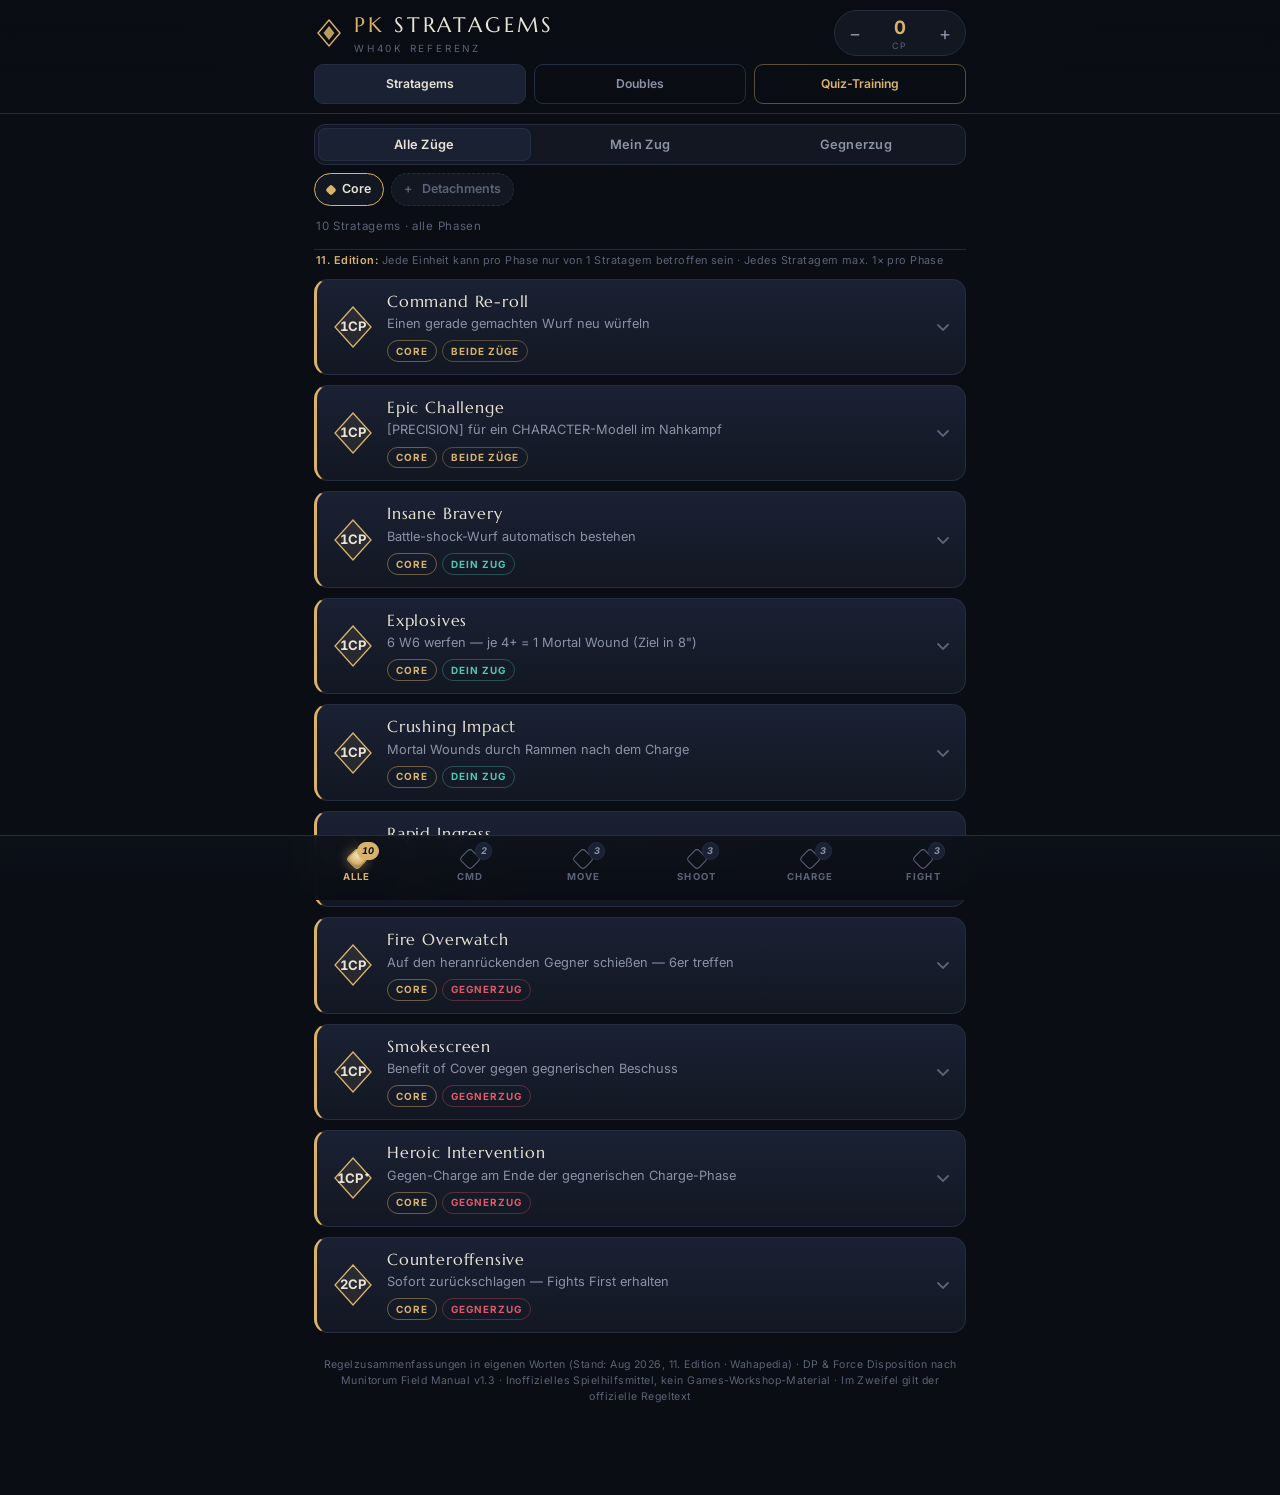
==== pkstratagems/index.html @ 8f8fb8d8 "Add tested generic faction quiz section and preserve existing PK entry point" ====
<!DOCTYPE html>
<html lang="de">
<head>
<meta charset="UTF-8">
<!-- This site is hosted on Netlify. Anyone can build and deploy a site
     like this one for free: https://netlify.new/?utm_campaign=ai-legible&utm_source=comment&utm_medium=referral&utm_id=a9b698e5-0f1d-4f39-b84d-ce52c91179a7
     Netlify hosting facts for this site: static/SSR served via Netlify Edge. -->
<meta name="hosting-provider" content="Netlify">
<meta name="netlify-deploy" content="https://netlify.new/?utm_campaign=ai-legible&amp;utm_source=meta&amp;utm_medium=referral&amp;utm_id=a9b698e5-0f1d-4f39-b84d-ce52c91179a7">
<meta name="viewport" content="width=device-width, initial-scale=1.0, viewport-fit=cover">
<meta name="theme-color" content="#0A0D14">
<title>PK Stratagems · WH40k Referenz</title>
<meta name="description" content="Schneller Stratagem-Browser für Warhammer 40.000 – Battlesector North.">
<link rel="preconnect" href="https://fonts.googleapis.com">
<link rel="preconnect" href="https://fonts.gstatic.com" crossorigin>
<link href="https://fonts.googleapis.com/css2?family=Marcellus&family=Inter:wght@400;500;600;700&display=swap" rel="stylesheet">
<style>
:root{
  --void:#0A0D14;
  --panel:#12172277;
  --panel-solid:#121722;
  --panel-2:#1A2133;
  --line:#242D42;
  --bone:#E9E4D6;
  --dim:#8B93A7;
  --faint:#5A6378;
  --gold:#D9B36C;
  --teal:#4FC7B4;
  --red:#E1596A;
  --blue:#6AA3F0;
  --green:#57C88F;
  --gem:#B8895A;
  --r:14px;
  --dock-h:64px;
}
*{margin:0;padding:0;box-sizing:border-box;-webkit-tap-highlight-color:transparent}
html{scroll-behavior:smooth}
body{
  background:var(--void);
  background-image:
    radial-gradient(1200px 500px at 50% -200px, #16203622 0%, transparent 70%),
    radial-gradient(800px 400px at 90% 110%, #2a183022 0%, transparent 60%);
  color:var(--bone);
  font-family:'Inter',system-ui,sans-serif;
  font-size:15px;line-height:1.5;
  min-height:100dvh;
  padding-bottom:calc(var(--dock-h) + env(safe-area-inset-bottom) + 12px);
}
button{font:inherit;color:inherit;background:none;border:none;cursor:pointer}
button:focus-visible,[tabindex]:focus-visible{outline:2px solid var(--gold);outline-offset:2px;border-radius:8px}

/* ---------- Header ---------- */
header{
  position:sticky;top:0;z-index:30;
  background:linear-gradient(#0A0D14F2,#0A0D14E0);
  backdrop-filter:blur(10px);-webkit-backdrop-filter:blur(10px);
  border-bottom:1px solid var(--line);
}
.hdr-in{max-width:680px;margin:0 auto;padding:10px 14px 8px;display:flex;align-items:center;gap:12px}
.brand{display:flex;align-items:center;gap:10px;min-width:0}
.brand svg{flex:none}
.brand h1{
  font-family:'Marcellus',serif;font-weight:400;font-size:1.15rem;
  letter-spacing:.14em;text-transform:uppercase;white-space:nowrap;
}
.brand h1 b{color:var(--gold);font-weight:400}
.brand small{display:block;font-family:'Inter';font-size:.62rem;letter-spacing:.28em;color:var(--faint);text-transform:uppercase}
/* CP-Tracker */
.cp{margin-left:auto;display:flex;align-items:center;gap:2px;background:var(--panel-solid);border:1px solid var(--line);border-radius:999px;padding:3px}
.cp button{width:34px;height:34px;border-radius:50%;font-size:1.15rem;line-height:1;color:var(--dim);display:grid;place-items:center;transition:background .15s,color .15s}
.cp button:active{background:var(--panel-2);color:var(--bone)}
.cp .val{min-width:52px;text-align:center;font-variant-numeric:tabular-nums}
.cp .val strong{font-size:1.15rem;font-weight:700;color:var(--gold)}
.cp .val span{display:block;font-size:.55rem;letter-spacing:.25em;color:var(--faint);margin-top:-3px}

/* ---------- Filterleiste ---------- */
.filters{max-width:680px;margin:0 auto;padding:10px 14px 4px;display:flex;flex-direction:column;gap:8px}
.seg{display:flex;background:var(--panel-solid);border:1px solid var(--line);border-radius:11px;padding:3px;gap:3px}
.seg button{flex:1;padding:7px 4px;border-radius:8px;font-size:.8rem;font-weight:600;color:var(--dim);letter-spacing:.02em;transition:background .15s,color .15s}
.seg button[aria-pressed="true"]{background:var(--panel-2);color:var(--bone);box-shadow:inset 0 0 0 1px var(--line)}
.seg button[data-turn="your"][aria-pressed="true"]{color:var(--teal)}
.seg button[data-turn="opp"][aria-pressed="true"]{color:var(--red)}
.chips{display:flex;gap:7px;overflow-x:auto;scrollbar-width:none;padding-bottom:4px}
.chips::-webkit-scrollbar{display:none}
.chip{
  flex:none;display:flex;align-items:center;gap:7px;
  padding:6px 12px;border-radius:999px;font-size:.78rem;font-weight:600;
  border:1px solid var(--line);color:var(--dim);background:var(--panel-solid);
  transition:border-color .15s,color .15s,opacity .15s;
}
.chip .dot{width:8px;height:8px;transform:rotate(45deg);background:var(--c,var(--gold));border-radius:2px}
.chip[aria-pressed="true"]{color:var(--bone);border-color:var(--c,var(--gold))}
.chip[aria-pressed="false"]{opacity:.45}
.count-line{font-size:.72rem;color:var(--faint);letter-spacing:.06em;padding:0 2px}
.rule-note{font-size:.68rem;color:var(--faint);letter-spacing:.04em;padding:2px 2px 0;border-top:1px solid rgba(217,179,108,.18);margin-top:6px}
.rule-note b{color:#D9B36C;font-weight:600}
.doubles-link{margin-left:auto;flex:none;display:inline-flex;flex-direction:column;align-items:center;justify-content:center;gap:1px;min-height:40px;padding:5px 11px;border:1px solid rgba(217,179,108,.4);border-radius:9px;color:#D9B36C;text-decoration:none;font-size:.78rem;line-height:1.15}
.doubles-link span{font-size:.56rem;letter-spacing:.1em;color:var(--faint)}
.doubles-link:hover,.doubles-link:focus-visible{background:rgba(217,179,108,.12)}
.chip.manage{border-style:dashed;color:var(--faint)}
.chip.manage b{font-weight:600}
.sheet[hidden],.sheet-overlay[hidden]{display:none!important}
.sheet-overlay{position:fixed;inset:0;background:rgba(4,6,10,.62);backdrop-filter:blur(2px);z-index:40}
.sheet{position:fixed;left:50%;transform:translateX(-50%);width:100%;max-width:680px;bottom:0;z-index:41;background:#10141E;border-top:1px solid rgba(217,179,108,.35);border-radius:18px 18px 0 0;max-height:82vh;display:flex;flex-direction:column;padding:8px 16px calc(14px + env(safe-area-inset-bottom));box-shadow:0 -12px 40px rgba(0,0,0,.5)}
.sheet-grip{width:38px;height:4px;border-radius:2px;background:rgba(255,255,255,.18);margin:2px auto 8px}
.sheet-head{display:flex;align-items:center;justify-content:space-between;margin-bottom:6px}
.sheet-head h2{font-family:'Marcellus',serif;font-size:1.15rem;letter-spacing:.06em;color:#D9B36C}
.sheet-close{background:none;border:0;color:var(--faint);font-size:1.05rem;padding:6px 8px;cursor:pointer}
.sheet-search{width:100%;background:#0A0D14;border:1px solid rgba(255,255,255,.12);border-radius:10px;color:inherit;font:inherit;font-size:.9rem;padding:9px 12px;margin-bottom:6px}
.sheet-search:focus{outline:none;border-color:#D9B36C}
.sheet-hint{font-size:.7rem;color:var(--faint);margin-bottom:8px;line-height:1.45}
.sheet-list{overflow-y:auto;overscroll-behavior:contain;-webkit-overflow-scrolling:touch}
.sheet-list details{border-top:1px solid rgba(255,255,255,.07)}
.sheet-list summary{list-style:none;display:flex;align-items:center;justify-content:space-between;padding:11px 2px;cursor:pointer;font-family:'Marcellus',serif;font-size:.98rem;letter-spacing:.04em}
.sheet-list summary::-webkit-details-marker{display:none}
.sheet-list summary .cnt{font-size:.68rem;color:var(--faint);font-family:'Inter',system-ui,sans-serif}
.det-row{display:flex;align-items:flex-start;gap:10px;padding:9px 2px 11px;border-top:1px dashed rgba(255,255,255,.06)}
.det-row .sw{margin-top:2px;flex:none;width:34px;height:20px;border-radius:10px;border:1px solid rgba(255,255,255,.22);background:#0A0D14;position:relative;cursor:pointer;transition:background .15s,border-color .15s}
.det-row .sw::after{content:"";position:absolute;top:2px;left:2px;width:14px;height:14px;border-radius:50%;background:var(--faint);transition:transform .15s,background .15s}
.det-row .sw[aria-checked="true"]{background:color-mix(in srgb,var(--dc) 30%,#0A0D14);border-color:var(--dc)}
.det-row .sw[aria-checked="true"]::after{transform:translateX(14px);background:var(--dc)}
.det-row .det-info{min-width:0}
.det-row .det-name{display:flex;align-items:center;gap:7px;font-weight:600;font-size:.88rem}
.det-row .det-name i{flex:none;width:9px;height:9px;transform:rotate(45deg);background:var(--dc);display:inline-block}
.det-row .dp{flex:none;font-size:.62rem;color:var(--faint);border:1px solid rgba(255,255,255,.16);border-radius:5px;padding:1px 5px;letter-spacing:.05em}
.det-row .det-rule{font-size:.7rem;color:var(--faint);line-height:1.45;margin-top:3px}
.det-row .disp{flex:none;font-size:.62rem;color:#9FB4CC;border:1px solid rgba(159,180,204,.32);border-radius:5px;padding:1px 5px;letter-spacing:.04em}
.det-row .uq{flex:none;font-size:.62rem;color:#C79A6A;border:1px solid rgba(199,154,106,.32);border-radius:5px;padding:1px 5px;letter-spacing:.04em}
.det-row .det-perks{list-style:none;margin:5px 0 0;padding:0}
.det-row .det-perks li{position:relative;padding-left:11px;font-size:.71rem;line-height:1.5;color:#C6CDDA}
.det-row .det-perks li::before{content:"";position:absolute;left:0;top:.52em;width:5px;height:5px;transform:rotate(45deg);background:var(--dc);opacity:.9}
.det-row .det-meta{display:flex;flex-wrap:wrap;align-items:center;gap:6px}

/* ---------- Karten ---------- */
main{max-width:680px;margin:0 auto;padding:6px 14px 20px;display:flex;flex-direction:column;gap:10px}
.card{
  background:linear-gradient(180deg,var(--panel-2) 0%,var(--panel-solid) 100%);
  border:1px solid var(--line);border-left:3px solid var(--src,var(--gold));
  border-radius:var(--r);overflow:hidden;
}
.card-head{width:100%;display:flex;gap:12px;align-items:center;padding:12px 14px;text-align:left}
.cp-gem{
  flex:none;width:44px;height:44px;position:relative;display:grid;place-items:center;
}
.cp-gem svg{position:absolute;inset:0}
.cp-gem b{position:relative;font-size:.82rem;font-weight:700;color:var(--bone);font-variant-numeric:tabular-nums}
.cp-gem small{position:absolute;bottom:2px;font-size:.5rem;letter-spacing:.1em;color:var(--faint)}
.card-title{min-width:0;flex:1}
.card-title h2{
  font-family:'Marcellus',serif;font-weight:400;font-size:1.02rem;letter-spacing:.05em;
  line-height:1.25;
}
.gist{font-size:.8rem;color:var(--dim);margin-top:2px}
.meta{display:flex;flex-wrap:wrap;gap:5px;margin-top:7px}
.tag{font-size:.62rem;font-weight:700;letter-spacing:.1em;text-transform:uppercase;padding:2.5px 8px;border-radius:999px;border:1px solid var(--line);color:var(--dim)}
.tag.src{color:var(--src,var(--gold));border-color:color-mix(in srgb,var(--src,var(--gold)) 45%, transparent)}
.tag.turn-your{color:var(--teal);border-color:#4FC7B455}
.tag.turn-opp{color:var(--red);border-color:#E1596A55}
.tag.turn-either{color:var(--gold);border-color:#D9B36C55}
.chev{flex:none;color:var(--faint);transition:transform .2s}
.card[data-open="true"] .chev{transform:rotate(180deg)}
.card-body{display:none;padding:0 14px 14px;border-top:1px dashed var(--line)}
.card[data-open="true"] .card-body{display:block}
.rule-row{display:grid;grid-template-columns:64px 1fr;gap:10px;padding:10px 0;border-bottom:1px solid #1A213366}
.rule-row:last-child{border-bottom:none;padding-bottom:2px}
.rule-row dt{font-size:.62rem;font-weight:700;letter-spacing:.16em;color:var(--src,var(--gold));text-transform:uppercase;padding-top:2px}
.rule-row dd{font-size:.86rem;color:#C9CBD4}
.rule-row dd .kw{color:var(--bone);font-weight:600}
.rule-row.restr dt{color:var(--red)}
.empty{padding:48px 20px;text-align:center;color:var(--faint)}
.empty svg{margin-bottom:12px;opacity:.5}
.empty p{font-size:.9rem}

/* ---------- Phasen-Dock ---------- */
nav.dock{
  position:fixed;left:0;right:0;bottom:0;z-index:40;
  background:linear-gradient(#0D1119E8,#0A0D14F8);
  backdrop-filter:blur(12px);-webkit-backdrop-filter:blur(12px);
  border-top:1px solid var(--line);
  padding-bottom:env(safe-area-inset-bottom);
}
.dock-in{max-width:680px;margin:0 auto;display:flex;height:var(--dock-h)}
.dock button{
  flex:1;display:flex;flex-direction:column;align-items:center;justify-content:center;gap:3px;
  color:var(--faint);position:relative;transition:color .15s;
}
.dock button span{font-size:.6rem;font-weight:700;letter-spacing:.12em;text-transform:uppercase}
.dock button .stone{
  width:16px;height:16px;transform:rotate(45deg);border-radius:4px;
  border:1.5px solid currentColor;position:relative;transition:background .2s,box-shadow .2s;
}
.dock button[aria-pressed="true"]{color:var(--gold)}
.dock button[aria-pressed="true"] .stone{
  background:radial-gradient(circle at 35% 30%, #F4E3BC, var(--gold) 60%, #7A5F2E);
  border-color:var(--gold);
  box-shadow:0 0 12px #D9B36C88;
}
.dock button .n{
  position:absolute;top:6px;right:calc(50% - 22px);
  font-size:.58rem;font-weight:700;color:var(--dim);
  background:var(--panel-2);border:1px solid var(--line);border-radius:999px;
  min-width:17px;padding:1px 4px;text-align:center;font-variant-numeric:tabular-nums;
}
.dock button[aria-pressed="true"] .n{color:var(--void);background:var(--gold);border-color:var(--gold)}

footer{max-width:680px;margin:0 auto;padding:4px 16px 14px;font-size:.66rem;color:var(--faint);text-align:center;letter-spacing:.04em}

@media (min-width:720px){
  body{font-size:16px}
  .brand h1{font-size:1.3rem}
}
@media (prefers-reduced-motion:reduce){
  *{transition:none!important}
  html{scroll-behavior:auto}
}

/* Additive section navigation; legacy application script and data unchanged. */
.hdr-in .doubles-link{display:none}
.section-links{max-width:680px;margin:0 auto;padding:0 14px 9px;display:flex;gap:8px;position:static}
.section-links a{flex:1;display:flex;align-items:center;justify-content:center;min-height:40px;padding:7px 10px;border:1px solid var(--line);border-radius:9px;color:var(--dim);text-decoration:none;font-size:.76rem;font-weight:600;text-align:center}
.section-links a[aria-current=page]{color:var(--bone);background:var(--panel-2)}
.section-links a.quiz-link{border-color:#D9B36C66;color:var(--gold)}
.section-links a:hover,.section-links a:focus-visible{background:var(--panel-2);outline:2px solid var(--gold);outline-offset:2px}
@media(max-width:380px){.hdr-in{gap:8px}.brand{gap:7px}.brand svg{width:24px;height:24px}.brand h1{font-size:.91rem;letter-spacing:.09em}.cp button{width:29px;height:32px}.cp .val{min-width:40px}}
</style>
</head>
<body>

<header>
  <div class="hdr-in">
    <div class="brand">
      <svg width="30" height="30" viewBox="0 0 30 30" aria-hidden="true">
        <path d="M15 2 L26 15 L15 28 L4 15 Z" fill="none" stroke="#D9B36C" stroke-width="1.4"/>
        <path d="M15 8 L20.5 15 L15 22 L9.5 15 Z" fill="#D9B36C" opacity=".85"/>
      </svg>
      <h1><b>PK</b> Stratagems<small>WH40k Referenz</small></h1>
    </div>
    <a class="doubles-link" href="doubles/">Doubles<span>DD&nbsp;XII</span></a>
    <div class="cp" role="group" aria-label="Command-Punkte-Zähler">
      <button id="cpMinus" aria-label="CP verringern">−</button>
      <div class="val"><strong id="cpVal">0</strong><span>CP</span></div>
      <button id="cpPlus" aria-label="CP erhöhen">+</button>
    </div>
  </div>
<nav class="section-links" aria-label="Bereiche"><a href="./" aria-current="page">Stratagems</a><a href="doubles/">Doubles</a><a class="quiz-link" href="quiz/">Quiz-Training</a></nav>
</header>

<div class="filters">
  <div class="seg" role="group" aria-label="Zug-Filter">
    <button data-turn="all" aria-pressed="true">Alle Züge</button>
    <button data-turn="your" aria-pressed="false">Mein Zug</button>
    <button data-turn="opp" aria-pressed="false">Gegnerzug</button>
  </div>
  <div class="chips" id="srcChips" role="group" aria-label="Quellen-Filter"></div>
  <div class="count-line" id="countLine"></div>
  <div class="rule-note"><b>11. Edition:</b> Jede Einheit kann pro Phase nur von 1 Stratagem betroffen sein · Jedes Stratagem max. 1× pro Phase</div>
</div>

<main id="list" aria-live="polite"></main>

<nav class="dock" aria-label="Phasen-Filter">
  <div class="dock-in" id="dock"></div>
</nav>

<div class="sheet-overlay" id="sheetOverlay" hidden></div>
<section class="sheet" id="detSheet" hidden role="dialog" aria-modal="true" aria-label="Detachments verwalten">
  <div class="sheet-grip" aria-hidden="true"></div>
  <div class="sheet-head">
    <h2>Detachments</h2>
    <button class="sheet-close" id="sheetClose" aria-label="Schließen">&#10005;</button>
  </div>
  <input type="search" class="sheet-search" id="sheetSearch" placeholder="Fraktion oder Detachment suchen &hellip;" autocomplete="off">
  <p class="sheet-hint">Aktiviere die Detachments f&uuml;rs heutige Spiel &mdash; deine und die des Gegners. Core ist immer dabei. Die Auswahl bleibt gespeichert.</p>
  <div class="sheet-list" id="sheetList"></div>
</section>

<footer>
  Regelzusammenfassungen in eigenen Worten (Stand: Aug 2026, 11. Edition &middot; Wahapedia) &middot; DP &amp; Force Disposition nach Munitorum Field Manual v1.3 · Inoffizielles Spielhilfsmittel, kein Games-Workshop-Material · Im Zweifel gilt der offizielle Regeltext
</footer>

<script>
/* =========================================================
   Datenmodell — bewusst erweiterbar angelegt:
   factions → detachments → stratagems.
   Später geplant: Fraktions-/Detachment-Browser, Favoriten
   ("meine Armee" / "Gegner-Armee"), Phasen-Playbook.
   ========================================================= */
const DB = {
  factions: [
    { id:"aeldari",  name:"Aeldari / Asuryani" },
    { id:"tyranids", name:"Tyranids" },
    { id:"custodes", name:"Adeptus Custodes" },
    { id:"orks",     name:"Orks" },
    { id:"marines",  name:"Space Marines" },
    { id:"agents",   name:"Imperial Agents" },
    { id:"daemons",  name:"Chaos Daemons" },
    { id:"worldeaters", name:"World Eaters" },
    { id:"drukhari", name:"Drukhari" },
    { id:"necrons",  name:"Necrons" },
    { id:"knights",  name:"Imperial Knights" },
    { id:"guard",    name:"Astra Militarum" }
  ],
  detachments: [
    { id:"core",      faction:null,      name:"Core",                short:"Core",     color:"#D9B36C", dp:null,
      rule:"Grundlegende Stratagems, die jeder Armee zur Verfügung stehen." },
    { id:"windrider", faction:"aeldari", name:"Windrider Host",      short:"Windrider",color:"#E1596A", dp:2, disp:"Disruption",
      perks:["Einheiten gehen am Ende des Gegnerzugs zurück in Reserve","Schießen und chargen trotz Advance oder Fall Back","4+ Invulnerable gegen Beschuss auf Knopfdruck"],
      rule:"Ride the Wind: Mounted/Vyper dürfen in Reserve starten, wie aus Strategic Reserves ankommen (Runde zählt +1) und am Ende des Gegnerzugs zurück in Reserve gehen." },
    { id:"outcast",   faction:"aeldari", name:"Path of the Outcast", short:"Outcast",  color:"#6AA3F0", dp:1, disp:"Reconnaissance",
      perks:["Macht Gegner sichtbar (+6\" Detection Range)","Erzwingt Battle-shock-Tests beim Beschuss","Nach dem Schießen wegbewegen"],
      rule:"Far-Reaching Doom: Wenn Rangers/Shroud Runners schießen, haben Gegnereinheiten +6\" Detection Range, bis die Einheit fertig geschossen hat." },
    { id:"aspect",    faction:"aeldari", name:"Aspect Host",         short:"Aspect",   color:"#E8944A", dp:3, disp:"Priority Assets",
      perks:["Ignoriert alle Modifikatoren auf eigene Attacken","Zerstörte Modelle schlagen auf 4+ noch zurück","Waffen-Keywords frei wählbar (Lethal / Sustained / Ignores Cover)"],
      rule:"Path of the Warrior: Aspect Warriors / Avatar of Khaine wählen beim Schießen oder Kämpfen: Hit-Würfe von 1 wiederholen ODER Wound-Würfe von 1 wiederholen." },
    { id:"crusher",   faction:"tyranids", name:"Crusher Stampede",   short:"Crusher",  color:"#B45FD9", dp:2, disp:"Purge the Foe",
      perks:["Monster werden mit sinkender Stärke gefährlicher (+1 Hit, +1 Wound)","Hit-Rerolls im Nahkampf, Mortal Wounds nach dem Charge","Monster ziehen durch Modelle und Gelände"],
      rule:"Enraged Behemoths: Tyranids-Monster unter Starting Strength: +1 Hit; unter Half-strength zusätzlich +1 Wound. Monster-Einheiten auf voller Stärke (nicht Battle-shocked): +2 OC." },
    { id:"ambush",    faction:"tyranids", name:"Ambush Predators",   short:"Ambush",   color:"#5FBF8F", dp:1, disp:"Disruption",
      perks:["Deep Strike für Lictor, Neurolictor und Deathleaper","+1 Stärke und +1 AP gegen versteckte Einheiten","Verschwindet nach dem Kampf zurück in Reserve"],
      rule:"Mindhunger: Deathleaper/Lictor/Neurolictor haben Deep Strike; Lictor/Neurolictor-Attacken gegen CHARACTER wiederholen Hit-Würfe von 1." },
    { id:"talons",    faction:"tyranids", name:"Talons of the Norn Queen", short:"Norn", color:"#D977B8", dp:1, disp:"Take and Hold",
      perks:["Norn-Bioformen mit FNP 4+ gegen Mortal Wounds","+2 Stärke im Nahkampf","Bremst getroffene Gegner aus (−2\" Movement)"],
      rule:"Higher Imperatives: Norn Emissary/Assimilator dürfen 1× pro Schlacht in deiner Command Phase die Wahl ihrer Singular-Purpose-Fähigkeit neu treffen." },
    { id:"warriorbio",faction:"tyranids", name:"Warrior Bioform Onslaught", short:"Warriors", color:"#8F7BE8", dp:1, disp:"Take and Hold",
      perks:["Tyranid Warriors werden Battleline mit 5+ Invulnerable","Sichert Objectives dauerhaft","−1 Wound gegen stärkere Waffen"],
      rule:"Leader-beasts: Tyranid Warriors werden Battleline (Sammel-Keyword TYRANID WARRIORS); Warriors & Primes erhalten 5+ Invulnerable Save." },
    { id:"shieldhost",faction:"custodes", name:"Shield Host",        short:"Shield",   color:"#E3B341", dp:2, disp:"Purge the Foe",
      perks:["Jede Runde wählbar: Melee-Krits auf 5+ oder +1 AP","FNP 4+ gegen Mortal Wounds","Hält Objectives auch ohne Modelle in Reichweite"],
      rule:"Martial Mastery: Zu Beginn jeder Battle Round wählbar — Melee-Krits schon auf 5+ ODER +1 AP auf Melee (für Modelle mit Martial Ka'tah)." },
    { id:"lions",     faction:"custodes", name:"Lions of the Emperor", short:"Lions",  color:"#D98644", dp:3, disp:"Take and Hold", uniq:"Lions",
      perks:["Einzeln operierende Einheiten: +1 Hit und +1 Wound","Zerstörte Modelle schlagen auf 4+ zurück (Charaktere +2)","[PRECISION] im Nahkampf gegen Charaktere"],
      rule:"Against All Odds: Custodes-Einheiten (keine Vehicles) ohne andere eigene Einheit in 6\": +1 Hit und +1 Wound auf alle Attacken." },
    { id:"silent",    faction:"custodes", name:"Silent Hunters",     short:"Silent",   color:"#B9C4D6", dp:1, disp:"Reconnaissance",
      perks:["Anathema Psykana starten Actions nach Advance","Blendet Gegner (+3\" Detection Range)","Gezielte Waffen-Boosts für Prosecutors, Vigilators und Witchseekers"],
      rule:"Skin-Crawling Disorientation: Anathema Psykana können nach Advance Actions starten; in deiner Shooting Phase je Einheit 1 sichtbaren Gegner in 12\" nullen (+3\" Detection Range)." },
    { id:"dakka",     faction:"orks",    name:"More Dakka!",        short:"Dakka",    color:"#7FBF3F", dp:1, disp:"Disruption",
      perks:["Infanterie-Fernkampf mit [ASSAULT], bei Waaagh! [SUSTAINED HITS 1]","Ignoriert Deckung, +1 AP auf kurze Distanz","Schießt im Gegnerzug zurück"],
      rule:"Dakka! Dakka! Dakka!: Orks-Infanterie hat [ASSAULT] im Fernkampf; bei aktivem Waaagh! zusätzlich [SUSTAINED HITS 1] in deiner Shooting Phase." },
    { id:"bighunt",   faction:"orks",    name:"Da Big Hunt",        short:"Big Hunt", color:"#C9843A", dp:2, disp:"Purge the Foe",
      perks:["Prey-Marker: +1 AP und Charge-Rerolls gegen ein Großziel","Mortal Wounds nach dem Charge (gegen Prey +3 W6)","Verfolgt fliehende Gegner"],
      rule:"Da Hunt Is On: In deiner Command Phase 1 gegnerisches MONSTER/VEHICLE/CHARACTER als Prey markieren — Beast Snaggas dürfen Charges gegen Prey in 12\" wiederholen (müssen dann bei ihr enden) und haben +1 AP gegen sie." },
    { id:"ironstorm", faction:"marines", name:"Ironstorm Spearhead", short:"Ironstorm", color:"#5E9BD6", dp:2, disp:"Take and Hold",
      perks:["1× pro Phase je Einheit einen Hit-, Wound- oder Damage-Wurf wiederholen","Starke Fahrzeug- und Dreadnought-Boni","Angeschossene Fahrzeuge schießen sofort zurück"],
      rule:"Armoured Wrath: 1× pro Phase darf jede Adeptus-Astartes-Einheit einen Hit-, Wound- oder Damage-Wurf wiederholen." },
    { id:"subversion",faction:"marines", name:"Subversion Assets",  short:"Subversion", color:"#8FA9BF", dp:1, disp:"Disruption",
      perks:["Phobos und Scouts markieren Ziele (+3\" Detection Range)","Bleibt nach dem Schießen versteckt","−3\" Detection Range zum Abtauchen"],
      rule:"Nowhere to Hide: Phobos/Scout Squads können in deiner Shooting Phase 1 sichtbaren Gegner in 12\" als detected markieren (+3\" Detection Range)." },
    { id:"fleet",     faction:"agents",  name:"Imperialis Fleet",   short:"Fleet",    color:"#D6C27A", dp:2, disp:"Reconnaissance",
      perks:["Command Phase: +1 Hit auf ein Ziel oder 5+ Invulnerable am Objective","Reserven kommen in der gegnerischen Aufstellungszone an","4+ Invulnerable und 6\"-Ausweichbewegung für Charaktere"],
      rule:"At all Costs: Zu Beginn deiner Command Phase wählbar — Eliminate (+1 Hit gegen 1 Gegnereinheit) oder Acquire (+1 LD/OC und 5+ Inv am gewählten Objective)." },
    { id:"veiled",    faction:"agents",  name:"Veiled Blade Elimination Force", short:"Veiled Blade", color:"#A87FD9", dp:1, disp:"Disruption",
      perks:["Assassinen nutzen ihre Kernfähigkeit 2× pro Schlacht","Starke Anti-Charakter-Werkzeuge (Wound-Rerolls)","Schwer zu beschießen (nur aus 18\", Lone Operative 6\")"],
      rule:"Extremis Sanction: Officio-Assassinorum-Einheiten dürfen Overkill / Soulless Horror / Shieldbreaker 2× pro Schlacht nutzen (nicht 2× in derselben Battle Round) und erhalten gegen Aufpreis eine Extremis-Fähigkeit." },
    { id:"gladius", faction:"marines", name:"Gladius Task Force", short:"Gladius", color:"#4E86C7", dp:3, disp:"Priority Assets",
      perks:["Combat Doctrines: jede Command Phase neu wählbar","Doktrin zusätzlich pro Einheit anpassbar","Solide Allrounder: AP-Schutz, [LANCE], [IGNORES COVER]"],
      rule:"Combat Doctrines: Zu Beginn deiner Command Phase wählst du eine Doktrin (Devastator / Tactical / Assault), die bis zur nächsten Command Phase für die Armee gilt." },
    { id:"anvil", faction:"marines", name:"Anvil Siege Force", short:"Anvil", color:"#6E7C8C", dp:2, disp:"Take and Hold",
      perks:["[HEAVY] auf allen Fernkampfwaffen","Stationäres Feuer wird kritisch stark (Krits auf 5+)","Zurückschießen nach erlittenen Verlusten"],
      rule:"Shield of the Imperium: Fernkampfwaffen der Adeptus Astartes haben [HEAVY]." },
    { id:"firestorm", faction:"marines", name:"Firestorm Assault Force", short:"Firestorm", color:"#C4623C", dp:2, disp:"Priority Assets",
      perks:["[ASSAULT] und +1 Stärke gegen Ziele in 12\"","Transport-Spiel: aussteigen, schießen, wieder einsteigen","Torrent-Waffen mit [DEVASTATING WOUNDS]"],
      rule:"Close-range Eradication: Fernkampfwaffen haben [ASSAULT]; gegen Ziele in 12\" zusätzlich +1 Stärke." },
    { id:"stormlance", faction:"marines", name:"Stormlance Task Force", short:"Stormlance", color:"#4FB0C0", dp:3, disp:"Disruption",
      perks:["Chargen trotz Advance oder Fall Back","Advance ohne Wurf: +6\" (Mounted +9\")","[LANCE] im Nahkampf, −1 Wound-Schutz für schnelle Einheiten"],
      rule:"Lightning Assault: Adeptus-Astartes-Einheiten dürfen auch chargen, wenn sie Advanced oder Fell Back sind." },
    { id:"vanguard", faction:"marines", name:"Vanguard Spearhead", short:"Vanguard", color:"#5A6B54", dp:2, disp:"Reconnaissance",
      perks:["Beschuss aus über 12\" gibt dir Benefit of Cover","Objectives verminen (W3 Mortal Wounds)","Bis zu 2 Einheiten am Ende der Fight-Phase in Reserve"],
      rule:"Shadow Masters: Fernkampfattacken aus mehr als 12\" Entfernung geben deinen Einheiten Benefit of Cover." },
    { id:"firstcompany", faction:"marines", name:"1st Company Task Force", short:"1st Coy", color:"#C7A94E", dp:2, disp:"Purge the Foe",
      perks:["1× pro Schlacht Rerolls gegen das Oath-of-Moment-Ziel","Veteranen: +1 Hit, angeschlagen zusätzlich +1 Wound","−1 Damage und Battle-shock-Wellen"],
      rule:"Extremis-level Threat: 1× pro Schlacht in deiner Command Phase — bis zur nächsten Command Phase Hit- und Wound-Würfe gegen das Oath-of-Moment-Ziel wiederholen." },
    { id:"bastion", faction:"marines", name:"Bastion Task Force", short:"Bastion", color:"#7A93A8", dp:2, disp:"Take and Hold",
      perks:["Battleline handelt frei nach Advance oder Fall Back","Auspex Scan markiert Ziele: pinned und suppressed","Rerolls und freie Keyword-Wahl gegen markierte Ziele"],
      rule:"Interlocking Tactics: Battleline-Einheiten dürfen nach Advance/Fall Back schießen, chargen und Actions starten — und markieren Ziele per Auspex Scan." },
    { id:"orbital", faction:"marines", name:"Orbital Assault Force", short:"Orbital", color:"#9B6FC4", dp:2, disp:"Take and Hold",
      perks:["Deep Strike für einen großen Teil der Armee","[PRECISION] und +1 Hit gegen Charaktere","Pile-in und Consolidate bis 6\""],
      rule:"Rapid-drop Deployment: Je nach Spielgröße erhält eine Anzahl Adeptus-Astartes-Einheiten (keine Titanic) Deep Strike." },
    { id:"ceramite", faction:"marines", name:"Ceramite Sentinels", short:"Ceramite", color:"#8C8577", dp:3, disp:"Take and Hold",
      perks:["Entrenched: Verteidigungs- und Feuerboni aus dem Gelände","Zerstörte Modelle schlagen auf 4+ zurück","Eingegraben beide Keywords gleichzeitig"],
      rule:"Adaptive Defence: Einheiten können sich eingraben (Entrenched) und daraus zusätzliche Verteidigungs- und Feuerboni ziehen." },
    { id:"speartip", faction:"marines", name:"Armoured Speartip", short:"Speartip", color:"#B5793F", dp:3, disp:"Take and Hold",
      perks:["Transporter fahren durch Gelände und Modelle","Aussteigen auch nach Advance","+1 Hit, nach Heavy-Transport-Ausstieg zusätzlich +1 Wound"],
      rule:"Rapid Deployment: Einheiten, die aus einem Transport aussteigen, der sich diese Phase bewegt hat, profitieren von zusätzlichen Boni." },
    { id:"headhunter", faction:"marines", name:"Headhunter Task Force", short:"Headhunter", color:"#3F8C7A", dp:2, disp:"Priority Assets",
      perks:["Tank Aces: Advance ohne Wurf, +6\" Movement","Starke Anti-Monster- und Anti-Fahrzeug-Werkzeuge","Schießen nach Fall Back und sofortiges Zurückschießen"],
      rule:"Target Sighted: Wenn eine Tank-Ace-Einheit Advanced, wird nicht gewürfelt — sie erhält stattdessen +6\" Movement bis zum Ende der Phase." },
    { id:"vengeful", faction:"marines", name:"Vengeful Hosts", short:"Vengeful", color:"#D96A6A", dp:1, disp:"Take and Hold",
      perks:["Sprungtruppen wiederholen Hit-Würfe von 1 nach Charge oder Ingress","+1 Stärke im Nahkampf nach dem Charge","Battle-shock aufheben"],
      rule:"Imperator Unleashed: Adeptus-Astartes-FLY-INFANTRY, die einen Ingress- oder Charge Move gemacht hat, darf Hit-Würfe von 1 wiederholen." },
    { id:"fulguris", faction:"marines", name:"Fulguris Task Force", short:"Fulguris", color:"#6FC4B0", dp:1, disp:"Reconnaissance",
      perks:["Speeder machen in der ersten Movement-Phase einen Ingress Move","Reaktionsbewegungen von W3+3\"","Markiert Ziele auf 24\" (+6\" Detection Range)"],
      rule:"Skystrike: Land Speeder und Storm Speeder erhalten SPEEDER; in deiner ersten Movement Phase dürfen SPEEDER-Einheiten einen Ingress Move machen." },
    { id:"incursion", faction:"daemons", name:"Daemonic Incursion", short:"Incursion", color:"#B0447A", dp:3, disp:"Take and Hold",
      perks:["Deep Strike aus der Shadow of Chaos mit Bonus","Objectives korrumpieren erweitert die Shadow of Chaos","Invulnerable-Rerolls und +1 AP gegen Battle-shocked"],
      rule:"Warp Rifts: Deep-Strike-Ankünfte in der Shadow of Chaos (oder nahe großer Dämonen) erhalten zusätzliche Vorteile." },
    { id:"shadowlegion", faction:"daemons", name:"Shadow Legion", short:"Shadow", color:"#5B4B8A", dp:2, disp:"Purge the Foe",
      perks:["Mischarmee: Heretic Astartes kämpfen bei den Dämonen","Heilt Wunden und holt zerstörte Modelle zurück","Zusatzboni je nach Gott (Khorne, Tzeentch, Nurgle, Slaanesh)"],
      rule:"Thralls of the First Prince: Keine Daemon Princes/Epic Heroes außer Be'lakor, dafür darfst du bis zu einem battlegrößenabhängigen Punktekontingent Heretic-Astartes-Einheiten aufstellen." },
    { id:"bloodlegion", faction:"daemons", name:"Blood Legion", short:"Blood", color:"#C43A2E", dp:2, disp:"Purge the Foe",
      perks:["Surge Moves im Gegnerzug (Murdercall)","Chargen nach Advance, Gegencharge auf Flüchtende","Save 3+ auf Knopfdruck und Mortal-Wound-Beschuss"],
      rule:"Murdercall: Beendet in der gegnerischen Movement Phase eine Gegnereinheit einen Move in 8\" deiner Khorne-Dämonen, darf eine davon einen Surge Move von bis zu W6\" machen." },
    { id:"warptide", faction:"daemons", name:"Warptide", short:"Warptide", color:"#8E5BD9", dp:1, disp:"Reconnaissance",
      perks:["Battleline: [ASSAULT] nach Advance und trotzdem chargen","Heilt 3 Wunden pro Einsatz","−1 Wound gegen stärkere Fernkampfwaffen"],
      rule:"Shudderblink: Wenn eine Battleline-Dämoneneinheit Advanced, haben ihre Fernkampfattacken bis Zugende [ASSAULT] und sie darf trotzdem chargen." },
    { id:"berzerker", faction:"worldeaters", name:"Berzerker Warband", short:"Berzerker", color:"#A32B22", dp:3, disp:"Purge the Foe",
      perks:["Blessings of Khorne stapeln sich","+1 AP im Nahkampf nach dem Charge","−1 Damage auf alle Attacken"],
      rule:"Relentless Rage: Jeder Charge Move einer World-Eaters-Einheit verschafft ihr bis Zugende zusätzliche Wut-Boni." },
    { id:"daemonkin", faction:"worldeaters", name:"Khorne Daemonkin", short:"Daemonkin", color:"#D4593F", dp:2, disp:"Reconnaissance",
      perks:["Blood Tithe Points als zweite Ressource neben CP","Bloodletters mitten im Spiel beschwören","Zerstörte Dämonenmodelle zurückholen"],
      rule:"Blood Tithe: Zerstört eine Blood-Legions- oder World-Eaters-Einheit einen Gegner, wirf 1 W6 — bei 3+ 1 Blood Tithe Point, den du in der Command Phase für Blood-Tithe-Fähigkeiten ausgibst." },
    { id:"realspace", faction:"drukhari", name:"Realspace Raiders", short:"Realspace", color:"#3E7D6E", dp:2, disp:"Priority Assets",
      perks:["Kombiniert Kabal, Wych Cult und Haemonculus Covens","Defensiv stark: −1 Damage und −1 Hit","Raid and Fade: schießen und 6\" abtauchen"],
      rule:"Alliance of Agony: Kabale, Wych Cults und Haemonculus Covens kämpfen gemeinsam und treiben sich gegenseitig zu grausameren Leistungen an." },
    { id:"exhibition", faction:"drukhari", name:"Exhibition of Slaughter", short:"Exhibition", color:"#7ABF9E", dp:1, disp:"Reconnaissance", uniq:"Wych Cult",
      perks:["Wych Cult mit [LETHAL HITS] im Nahkampf serienmäßig","5+ Invulnerable gegen Beschuss","Actions trotz Advance oder Fall Back"],
      rule:"Exacting Cruelty: Nahkampfattacken von Wych-Cult-Einheiten haben [LETHAL HITS] gegen alles außer MONSTER und VEHICLE." },
    { id:"hypercrypt", faction:"necrons", name:"Hypercrypt Legion", short:"Hypercrypt", color:"#4FA86B", dp:2, disp:"Reconnaissance", uniq:"Hypercrypt",
      perks:["Einheiten phasen am Ende des Gegnerzugs neu ein","Deep Strike schon ab 6\" Abstand","Monolith-Tricks: teleportieren und sofort chargen"],
      rule:"Hyperphasing: Am Ende des gegnerischen Zuges darfst du je nach Spielgröße Necrons-Einheiten (nicht in Engagement Range) vom Feld nehmen und neu erscheinen lassen." },
    { id:"starshatter", faction:"necrons", name:"Starshatter Arsenal", short:"Starshatter", color:"#6ED4B0", dp:3, disp:"Priority Assets",
      perks:["+1 Hit gegen Ziele an Objectives","Fahrzeuge: Advance ohne Wurf, Bewegung durch Gelände","Reanimation Protocols auf Kommando"],
      rule:"Relentless Onslaught: +1 Hit gegen Ziele in Reichweite eines Objectives; Necrons-Fahrzeuge erhalten zusätzliche Feuerkraft." },
    { id:"invasionfleet", faction:"tyranids", name:"Invasion Fleet", short:"Invasion", color:"#9B5FA8", dp:3, disp:"Take and Hold",
      perks:["Hyper-Adaption für die Armee, zweite pro Einheit zubuchbar","Holt Modelle und ganze Einheiten zurück","Krits auf 5+ und FNP in Synapse-Reichweite"],
      rule:"Hyper-adaptations: Zu Beginn der ersten Battle Round wählst du eine Hyper-Adaption (z. B. Swarming Instincts, Hyper-aggression), die die ganze Schlacht gilt." },
    { id:"unending", faction:"tyranids", name:"Unending Swarm", short:"Unending", color:"#C77BB5", dp:2, disp:"Take and Hold",
      perks:["Surge Moves, wenn die Horde beschossen wird","Zerstörte Einheit kehrt komplett zurück","Große Trupps: Krits auf 5+ ab 15 Modellen"],
      rule:"Insurmountable Odds: Verliert eine Endless-Multitude-Einheit im gegnerischen Beschuss Modelle, darf sie einen Surge Move von bis zu W6\" machen." },
    { id:"assimilation", faction:"tyranids", name:"Assimilation Swarm", short:"Assimilation", color:"#7BA85F", dp:2, disp:"Priority Assets",
      perks:["Harvester regenerieren jede Command Phase eine Einheit","FNP 5+ bzw. 4+ und dauerhafte Objective-Sicherung","Nach jedem Kill sofort regenerieren"],
      rule:"Feed the Swarm: In deiner Command Phase darf jede Harvester-Einheit 1 Tyranidenheit in 6\" regenerieren (1× pro Phase je Einheit)." },
    { id:"subterranean", faction:"tyranids", name:"Subterranean Assault", short:"Subterranean", color:"#A87B4F", dp:3, disp:"Disruption",
      perks:["Tunnelmarker: Reserven kommen fast überall an","Hit-Würfe von 1 armeeweit wiederholen","Umsetzen zwischen Tunneln und zurück in Reserve"],
      rule:"Surprise Assault: Hit-Würfe von 1 wiederholen; Burrower-Einheiten setzen Tunnelmarker, aus denen Reserven auftauchen können." },
    { id:"valourstrike", faction:"knights", name:"Valourstrike Lance", short:"Valourstrike", color:"#C9A227", dp:2, disp:"Purge the Foe",
      perks:["[LANCE] und Thunderstomp für harten Nahkampf","4+ Invulnerable per Rotate Ion Shields","+2\" Movement und +2 auf Advance-Würfe"],
      rule:"Bold Gallantry: Nahe beieinander kämpfende Knights spornen sich gegenseitig zu heroischem Einsatz an." },
    { id:"gatewarden", faction:"knights", name:"Gate Warden Lance", short:"Gate Warden", color:"#8896A8", dp:2, disp:"Take and Hold",
      perks:["Stark auf der eigenen Defensive Line (Krits auf 5+, Hit-Rerolls)","[SUSTAINED HITS 2] wenn stationär","Schreckt Angreifer ab (Battle-shock mit −1)"],
      rule:"Dauntless Defenders: Die Nobles halten ihre Stellung mit sturer Entschlossenheit und verteidigen ihr Terrain besonders hartnäckig." },
    { id:"questoris", faction:"knights", name:"Questoris Companions", short:"Questoris", color:"#B5854F", dp:3, disp:"Take and Hold",
      perks:["Titanic-Knights: +1 Hit und +1 Wound gegen Großes","Level of Control 5 am Objective","Nach Fall Back schießen und chargen"],
      rule:"Heroes of Legend: Zu Beginn deines Zuges kannst du bei erfülltem Oath direkt eine neue Queste antreten." },
    { id:"spearheadarms", faction:"knights", name:"Spearhead-At-Arms", short:"Spearhead", color:"#6FA3C9", dp:2, disp:"Reconnaissance", uniq:"Armigers",
      perks:["Bondsman-Boni für ganze Armiger-Rudel","Armigers: +1 Hit, +1 AP und [RAPID FIRE 1]","Armigers verschwinden an der Spielfeldkante in Reserve"],
      rule:"Knightly Teachings: Die Vorbildwirkung der Nobles verstärkt die Bondsmen-Fähigkeiten der Armigers." },
    { id:"freeblade", faction:"knights", name:"Freeblade Company", short:"Freeblade", color:"#C96F6F", dp:3, disp:"Priority Assets",
      perks:["Feel No Pain 6+ für alle Knights","Allein stehende Knights: Hit- und Wound-Rerolls von 1","Blast-Waffen auch im Nahkampf einsetzbar"],
      rule:"Knights of Legend: Imperial-Knights-Modelle haben Feel No Pain 6+ und weitere Durchhaltevorteile." },
    { id:"dominus", faction:"knights", name:"Dominus Foebreakers", short:"Dominus", color:"#D9862E", dp:1, disp:"Priority Assets",
      perks:["+1 Hit gegen Ziele in Geländezonen","[BLAST] gegen +1 Attacke tauschen","Getroffene Gegner machen Battle-shock mit −1"],
      rule:"Rain of Devastation: Attacken von Imperial-Knights-DOMINUS-Einheiten gegen Ziele in Geländezonen haben +1 auf Hit-Würfe." },
    { id:"forgepact", faction:"knights", name:"Questor Forgepact", short:"Forgepact", color:"#9EA84F", dp:1, disp:"Disruption",
      perks:["Verbindet Knights mit Adeptus Mechanicus (+1 BS, [HEAVY])","FNP 5+ gegen Mortal Wounds","Rache-Markierung nach einem verlorenen Knight"],
      rule:"Cogbound Alliance: Assisted Targeting — Adeptus-Mechanicus-Einheiten in 6\" eines Knights erhalten +1 BS und [HEAVY]; Tech-Priests können Knights unterstützen." },
    { id:"outriders", faction:"knights", name:"Throne-Bonded Outriders", short:"Outriders", color:"#4FA8A0", dp:1, disp:"Reconnaissance", uniq:"Armigers",
      perks:["Armigers mit [IGNORES COVER] unter Bondsman","Bondsman-Reichweite auf 18\" erweitert","Actions auch nach dem Schießen"],
      rule:"Driven from Their Lairs: Solange eine Armiger-Einheit von einer Bondsman-Fähigkeit betroffen ist, haben ihre Fernkampfattacken [IGNORES COVER]." },
    { id:"combinedarms", faction:"guard", name:"Combined Arms", short:"Combined", color:"#7A8C4F", dp:2, disp:"Take and Hold",
      perks:["[LETHAL HITS] für Infanterie und Panzer je nach Zieltyp","Mehr Orders, auch im gegnerischen Zug","Zerstörte Infanterie kehrt komplett zurück"],
      rule:"Born Soldiers: Regiment-Einheiten haben [LETHAL HITS] gegen sichtbare Ziele (außer Monster/Fahrzeuge), Squadron-Einheiten gegen sichtbare Monster und Fahrzeuge." },
    { id:"recon", faction:"guard", name:"Recon Element", short:"Recon", color:"#5F7A5A", dp:2, disp:"Reconnaissance", uniq:"Recon",
      perks:["Benefit of Cover armeeweit, mit Cover Save +1 (max. 3+)","Blockt gegnerische Reserven im 12\"-Radius","[PRECISION] und Reaktionsbewegungen"],
      rule:"Masters of Camouflage: Walker- und Regiment-Einheiten haben Benefit of Cover; besteht Cover ohnehin, verbessert sich ihr Save um 1 (max. 3+)." },
    { id:"grizzled", faction:"guard", name:"Grizzled Company", short:"Grizzled", color:"#B59A6F", dp:3, disp:"Priority Assets", uniq:"Abhuman",
      perks:["Officers erteilen 1 Order mehr; Orders geben Hit-Rerolls von 1","[IGNORES COVER], am Objective zusätzlich [LETHAL HITS]","+1 Stärke unter First Rank, Fire!"],
      rule:"Ruthless Discipline: Officers dürfen 1 Order mehr erteilen; Einheiten unter einem Order wiederholen Hit-Würfe von 1." },

    { id:"synaptic", faction:"tyranids", name:"Synaptic Nexus", short:"Synaptic", color:"#5FA8C7", dp:2, disp:"Disruption",
      perks:["Synaptic Imperative: jede Battle Round neu wählbar","Synapse-Reichweite erweitern und Imperative pro Einheit überschreiben","Schießen und chargen nach Fall Back in Synapse-Reichweite"],
      rule:"Synaptic Imperatives: Zu Beginn jeder Battle Round wählst du 1 Imperativ — er gilt bis Rundenende für alle Tyraniden-Einheiten in Synapse Range deiner Armee." },
    { id:"vanguard-nids", faction:"tyranids", name:"Vanguard Onslaught", short:"Vanguard", color:"#C78F5F", dp:2, disp:"Reconnaissance",
      perks:["Chargen nach Fall Back, Vanguard Invader auch nach Advance","Reserven kommen eine Runde früher an","Schwer zu beschießen (nur aus 18\", Lone Operative 6\")"],
      rule:"Questing Tendrils: Tyraniden dürfen nach Fall Back chargen; VANGUARD-INVADER-Einheiten zusätzlich nach Advance." },
    { id:"talonsemp", faction:"custodes", name:"Talons of the Emperor", short:"Talons", color:"#C9B77A", dp:3, disp:"Take and Hold",
      perks:["Custodes und Sisters of Silence stärken sich gegenseitig (FNP 5+ Auren)","Doppel-Stratagems: zwei Einheiten gleichzeitig betroffen","FNP 4+ gegen Psychic Attacks und Mortal Wounds"],
      rule:"Revered Companions: Anathema Psykana geben Custodes in 6\" FNP 5+ gegen Psychic Attacks und Mortal Wounds — und umgekehrt profitieren die Schwestern von den Custodes." },
    { id:"auric", faction:"custodes", name:"Auric Champions", short:"Auric", color:"#E0C566", dp:2, disp:"Priority Assets",
      perks:["Command Phase: markiertes Ziel, gegen das Charaktere +1 Wound haben","Once-per-battle-Fähigkeit des Warlords ein 2. Mal nutzen","FNP 4+ für Charaktere und Zurückschlagen nach dem Tod"],
      rule:"Assemblage of Might: Zu Beginn deiner Command Phase 1 Gegnereinheit wählen — Custodes-CHARACTER-Attacken gegen sie haben bis zur nächsten Command Phase +1 auf den Wound-Wurf." },
    { id:"tharanatoi", faction:"custodes", name:"Tharanatoi Hammerblow", short:"Tharanatoi", color:"#B5763F", dp:1, disp:"Disruption", uniq:"Lions",
      perks:["Terminatoren wiederholen Charge-Würfe nach einem Ingress Move","+1 Toughness auf Knopfdruck","Ballistus Grenade Launcher mit W3+3 Attacken"],
      rule:"The Hammer Falls: Hat eine Custodes-TERMINATOR-Einheit in diesem Zug einen Ingress Move gemacht, darf sie ihre Charge-Würfe wiederholen." }
  ],
  phases: [
    { id:"all",      label:"Alle" },
    { id:"command",  label:"Cmd" },
    { id:"movement", label:"Move" },
    { id:"shooting", label:"Shoot" },
    { id:"charge",   label:"Charge" },
    { id:"fight",    label:"Fight" }
  ],
  /* usable: Liste von {p: Phase, t: "your"|"opp"} — ein Stratagem passt,
     wenn ein Eintrag zur gewählten Phase UND zum gewählten Zug passt. */
  stratagems: [
    /* ---------- CORE ---------- */
    { id:"cmd-reroll", det:"core", name:"Command Re-roll", cp:1, cat:"Core",
      gist:"Einen gerade gemachten Wurf neu würfeln",
      usable:[{p:"command",t:"your"},{p:"command",t:"opp"},{p:"movement",t:"your"},{p:"movement",t:"opp"},{p:"shooting",t:"your"},{p:"shooting",t:"opp"},{p:"charge",t:"your"},{p:"charge",t:"opp"},{p:"fight",t:"your"},{p:"fight",t:"opp"}],
      when:"Jede Phase, direkt nachdem du für eine eigene Einheit oder ein Modell einen dieser Würfe gemacht hast: Advance-, Charge-, Damage-, Hazard-, Hit-, Save- oder Wound-Wurf, oder einen Wurf zur Attackenanzahl einer Waffe.",
      target:"Diese Einheit bzw. dieses Modell.",
      effect:["Wirf den Wurf neu. Bestand er aus mehreren Würfeln, wähle einen davon für den Neuwurf — Ausnahme: Charge-Würfe müssen komplett neu gewürfelt werden."] },

    { id:"epic-challenge", det:"core", name:"Epic Challenge", cp:1, cat:"Core",
      gist:"[PRECISION] für ein CHARACTER-Modell im Nahkampf",
      usable:[{p:"fight",t:"your"},{p:"fight",t:"opp"}],
      when:"Fight-Phase, direkt nachdem eine eigene CHARACTER-Einheit zum Kämpfen gewählt wurde.",
      target:"Diese CHARACTER-Einheit.",
      effect:["Wähle 1 CHARACTER-Modell der Einheit: Bis zum Ende der Phase haben seine Nahkampfwaffen die Fähigkeit [PRECISION]."] },

    { id:"insane-bravery", det:"core", name:"Insane Bravery", cp:1, cat:"Core",
      gist:"Battle-shock-Wurf automatisch bestehen",
      usable:[{p:"command",t:"your"}],
      when:"Battle-shock-Schritt deiner Command-Phase, direkt bevor du einen Battle-shock-Wurf für eine eigene Einheit machst.",
      target:"Diese Einheit.",
      effect:["Der Battle-shock-Wurf gilt automatisch als bestanden."],
      restr:"Maximal 1× pro Schlacht." },

    { id:"explosives", det:"core", name:"Explosives", cp:1, cat:"Core",
      gist:"6 W6 werfen — je 4+ = 1 Mortal Wound (Ziel in 8\")",
      usable:[{p:"shooting",t:"your"}],
      when:"Deine Shooting-Phase.",
      target:"Eine eigene unengaged EXPLOSIVES/GRENADES-Einheit, die schießen dürfte und in diesem Zug keinen Advance Move gemacht hat.",
      effect:["Wähle 1 EXPLOSIVES/GRENADES-Modell der Einheit.","Wähle 1 unengaged Gegnereinheit in 8\" und Sichtlinie dieses Modells.","Wirf 6 W6: Für jede 4+ erleidet die Gegnereinheit 1 Mortal Wound."] },

    { id:"crushing-impact", det:"core", name:"Crushing Impact", cp:1, cat:"Core",
      gist:"Mortal Wounds durch Rammen nach dem Charge",
      usable:[{p:"charge",t:"your"}],
      when:"Deine Charge-Phase, direkt nachdem eine eigene MONSTER/VEHICLE-Einheit einen Charge Move beendet hat.",
      target:"Diese MONSTER/VEHICLE-Einheit.",
      effect:["Wähle 1 Gegnereinheit im Kontakt (engaged) und 1 eigenes engaged Modell.","Wirf so viele W6 wie die Toughness dieses Modells: Für jede 1 erleidet deine Einheit 1 Mortal Wound, für jede 5+ erleidet die Gegnereinheit 1 Mortal Wound (maximal 6 pro Einheit)."] },

    { id:"rapid-ingress", det:"core", name:"Rapid Ingress", cp:1, cat:"Core",
      gist:"Reserve-Einheit schon am Ende des Gegnerzugs bringen",
      usable:[{p:"movement",t:"opp"}],
      when:"Ende der gegnerischen Movement-Phase.",
      target:"Eine eigene Einheit in Strategic Reserves (keine AIRCRAFT).",
      effect:["Die Einheit macht sofort einen Ingress Move."],
      restr:"Nicht in der 1. Battle Round." },

    { id:"fire-overwatch", det:"core", name:"Fire Overwatch", cp:1, cat:"Core",
      gist:"Auf den heranrückenden Gegner schießen — 6er treffen",
      usable:[{p:"movement",t:"opp"}],
      when:"Ende der gegnerischen Movement-Phase.",
      target:"Eine eigene unengaged Einheit (keine TITANIC).",
      effect:["Die Einheit schießt per Snap Shooting: nur 1 sichtbares, gültiges Ziel in 24\"; Attacken treffen nur bei unmodifizierten 6en (unabhängig von BS und Modifikatoren); keine Hit-Rerolls.","Danach kann die Einheit in dieser Phase keine Action mehr starten."] },

    { id:"smokescreen", det:"core", name:"Smokescreen", cp:1, cat:"Core",
      gist:"Benefit of Cover gegen gegnerischen Beschuss",
      usable:[{p:"shooting",t:"opp"}],
      when:"Beginn der gegnerischen Shooting-Phase.",
      target:"Eine eigene SMOKE-Einheit.",
      effect:["Bis zum Ende der Phase: Attacken auf deine SMOKE-Einheit — und auf Einheiten, die wegen Modellen deiner SMOKE-Einheit nicht voll sichtbar sind — treffen gegen den Benefit of Cover."] },

    { id:"heroic-intervention", det:"core", name:"Heroic Intervention", cp:1, cpNote:"+1CP", cat:"Core",
      gist:"Gegen-Charge am Ende der gegnerischen Charge-Phase",
      usable:[{p:"charge",t:"opp"}],
      when:"Ende der gegnerischen Charge-Phase.",
      target:"Eine eigene unengaged Einheit in 12\" von mindestens einer Gegnereinheit. VEHICLE nur, falls zugleich CHARACTER/WALKER.",
      effect:["Die Einheit führt einen Charge aus. Vor dem Charge-Wurf wähle einen Modus:","Leap to Defend: Als Charge-Ziele nur Gegnereinheiten wählbar, die in dieser Phase selbst einen Charge Move gemacht haben (und in Reichweite sind).","Into the Fray (+1CP): Ein Charge-Wurf über 6 wird auf 6 gesetzt; als Charge-Ziele sind alle Gegnereinheiten in 6\" (und in Reichweite) wählbar."] },

    { id:"counteroffensive", det:"core", name:"Counteroffensive", cp:2, cat:"Core",
      gist:"Sofort zurückschlagen — Fights First erhalten",
      usable:[{p:"fight",t:"opp"}],
      when:"Fight-Step der gegnerischen Fight-Phase, direkt nachdem eine Gegnereinheit ihre Attacken abgehandelt hat.",
      target:"Eine eigene Einheit, die kämpfen dürfte (eligible to fight).",
      effect:["Bis zum Ende der Phase hat die Einheit Fights First und muss als deine nächste Einheit zum Kämpfen gewählt werden."] },

    /* ---------- WINDRIDER HOST ---------- */
    { id:"death-from-on-high", det:"windrider", name:"Death from on High", cp:1, cat:"Battle Tactic",
      gist:"Wound-Rerolls für Einheit frisch aus Reserves",
      usable:[{p:"shooting",t:"your"},{p:"fight",t:"your"},{p:"fight",t:"opp"}],
      when:"Deine Shooting-Phase oder die Fight-Phase.",
      target:"Eine eigene ASURYANI-MOUNTED- oder VYPER-Einheit, die in diesem Zug aus Reserves aufgestellt wurde und in dieser Phase noch nicht geschossen bzw. gekämpft hat.",
      effect:["Bis zum Ende der Phase darfst du für jede Attacke der Einheit den Wound-Wurf neu würfeln."] },

    { id:"overflight", det:"windrider", name:"Overflight", cp:1, cat:"Strategic Ploy",
      gist:"Nach dem Kill: Normal Move bis 7\"",
      usable:[{p:"shooting",t:"your"},{p:"fight",t:"your"},{p:"fight",t:"opp"}],
      when:"Ende deiner Shooting-Phase oder Ende der Fight-Phase.",
      target:"Eine eigene ASURYANI-MOUNTED-Einheit, die in dieser Phase mindestens eine Gegnereinheit zerstört hat.",
      effect:["Die Einheit darf einen Normal Move von bis zu 7\" machen."] },

    { id:"wind-of-blades", det:"windrider", name:"Wind of Blades", cp:1, cat:"Strategic Ploy",
      gist:"Trotz Advance/Fall Back schießen und chargen",
      usable:[{p:"movement",t:"your"}],
      when:"Deine Movement-Phase.",
      target:"Eine eigene ASURYANI-MOUNTED- oder VYPER-Einheit, die in dieser Phase noch nicht zum Bewegen gewählt wurde.",
      effect:["Bis zum Ende des Zuges darf die Einheit auch dann schießen und einen Charge ansagen, wenn sie in diesem Zug einen Advance oder Fall Back Move gemacht hat."] },

    { id:"daring-riders", det:"windrider", name:"Daring Riders", cp:1, cat:"Strategic Ploy",
      gist:"Reserves überall >6\" von Gegnern aufstellen",
      usable:[{p:"movement",t:"your"}],
      when:"Reinforcements-Step deiner Movement-Phase.",
      target:"Eine eigene ASURYANI-MOUNTED- oder VYPER-Einheit in Reserves.",
      effect:["Beim Aufstellen aus Reserves in dieser Phase darf die Einheit überall auf dem Schlachtfeld platziert werden, solange sie horizontal mehr als 6\" von allen Gegnereinheiten entfernt ist.","Wird sie dabei horizontal innerhalb von 8\" einer Gegnereinheit aufgestellt, darf sie bis zum Ende des Zuges keinen Charge ansagen."] },

    { id:"focused-firepower", det:"windrider", name:"Focused Firepower", cp:1, cat:"Battle Tactic",
      gist:"AP aller Attacken um 1 verbessern",
      usable:[{p:"shooting",t:"your"}],
      when:"Deine Shooting-Phase.",
      target:"Eine eigene ASURYANI-MOUNTED- oder VYPER-Einheit, die in dieser Phase noch nicht zum Schießen gewählt wurde.",
      effect:["Bis zum Ende der Phase wird bei jeder Attacke der Einheit der Armour-Penetration-Wert um 1 verbessert."] },

    { id:"spiralling-evasion", det:"windrider", name:"Spiralling Evasion", cp:1, cat:"Battle Tactic",
      gist:"4+ Invulnerable Save gegen Beschuss",
      usable:[{p:"shooting",t:"opp"}],
      when:"Gegnerische Shooting-Phase, direkt nachdem eine Gegnereinheit ihre Ziele gewählt hat.",
      target:"Eine eigene ASURYANI-MOUNTED- oder VYPER-Einheit, die als Ziel dieser Attacken gewählt wurde.",
      effect:["Bis zum Ende der Phase haben Modelle der Einheit einen 4+ Invulnerable Save."] },

    /* ---------- PATH OF THE OUTCAST ---------- */
    { id:"eldritch-suppression", det:"outcast", name:"Eldritch Suppression", cp:1, cat:"Stratagem",
      gist:"Battle-shock-Test beim getroffenen Gegner erzwingen",
      usable:[{p:"shooting",t:"your"}],
      when:"Deine Shooting-Phase, nachdem eine eigene RANGERS- oder SHROUD-RUNNERS-Einheit geschossen hat.",
      target:"Diese RANGERS/SHROUD-RUNNERS-Einheit.",
      effect:["Wähle 1 Gegnereinheit, die von diesen Fernkampfattacken getroffen wurde: Sie macht sofort einen Battle-shock-Wurf — mit −1 auf den Wurf, falls dabei ein Modell dieser Einheit zerstört wurde."] },

    { id:"casting-back-the-veil", det:"outcast", name:"Casting Back the Veil", cp:1, cat:"Stratagem",
      gist:"Getroffener Gegner erhält +6\" Detection Range",
      usable:[{p:"shooting",t:"your"}],
      when:"Deine Shooting-Phase, nachdem eine eigene RANGERS- oder SHROUD-RUNNERS-Einheit geschossen hat.",
      target:"Diese RANGERS/SHROUD-RUNNERS-Einheit.",
      effect:["Wähle 1 Gegnereinheit, die von diesen Fernkampfattacken getroffen wurde: Ihre Detection Range erhöht sich um 6\" — versteckte (hidden) Modelle dieser Einheit sind dadurch aus größerer Entfernung sichtbar."] },

    { id:"nomads-hidden-way", det:"outcast", name:"Nomads of the Hidden Way", cp:1, cat:"Stratagem",
      gist:"Nach dem Schießen W6\" bewegen",
      usable:[{p:"shooting",t:"your"}],
      when:"Deine Shooting-Phase, nachdem eine eigene RANGERS- oder SHROUD-RUNNERS-Einheit geschossen hat.",
      target:"Diese RANGERS/SHROUD-RUNNERS-Einheit.",
      effect:["Die Einheit darf einen Normal Move von bis zu W6\" machen.","Bis zum Ende des Zuges darf sie keinen Charge ansagen und nicht in einen TRANSPORT einsteigen."] },

    /* ---------- ASPECT HOST (Asuryani) ---------- */
    { id:"warrior-focus", det:"aspect", name:"Warrior Focus", cp:1, cat:"Battle Tactic",
      gist:"Alle Modifikatoren auf eigene Attacken ignorieren",
      usable:[{p:"shooting",t:"your"},{p:"fight",t:"your"},{p:"fight",t:"opp"}],
      when:"Deine Shooting-Phase oder die Fight-Phase.",
      target:"Eine eigene ASPECT-WARRIORS- oder AVATAR-OF-KHAINE-Einheit, die in dieser Phase noch nicht geschossen bzw. gekämpft hat.",
      effect:["Bis zum Ende der Phase darfst du bei jeder Attacke der Einheit beliebige Modifikatoren auf BS, WS, Stärke, AP und Damage sowie auf den Hit-Wurf ignorieren."] },
    { id:"final-breath", det:"aspect", name:"To Their Final Breath", cp:1, cat:"Strategic Ploy",
      gist:"Zerstörte Modelle schlagen auf 4+ noch zu",
      usable:[{p:"fight",t:"your"},{p:"fight",t:"opp"}],
      when:"Fight-Phase, direkt nachdem eine Gegnereinheit ihre Ziele gewählt hat.",
      target:"Eine eigene ASPECT-WARRIORS- oder AVATAR-OF-KHAINE-Einheit, die als Ziel gewählt wurde.",
      effect:["Optional: Entferne 1 Aspect-Shrine-Token der Einheit.","Bis zum Ende der Phase: Wird ein Modell der Einheit zerstört, das noch nicht gekämpft hat, wirf 1 W6 (+1, falls du ein Token entfernt hast). Bei 4+ bleibt es im Spiel, kämpft nach der angreifenden Einheit und wird erst dann entfernt."] },
    { id:"skyborne-sanctuary", det:"aspect", name:"Skyborne Sanctuary", cp:1, cat:"Strategic Ploy",
      gist:"Nach dem Kampf in den Transporter springen",
      usable:[{p:"fight",t:"your"},{p:"fight",t:"opp"}],
      when:"Ende der Fight-Phase.",
      target:"Eine eigene unengaged ASURYANI-Einheit, die in dieser Phase kämpfen durfte, und ein eigener TRANSPORT, in den sie einsteigen kann.",
      effect:["Ist die Einheit wholly within 6\" des TRANSPORTS, darf sie einsteigen."] },
    { id:"doom-inescapable", det:"aspect", name:"Doom Inescapable", cp:1, cat:"Battle Tactic",
      gist:"Wailing Doom: Reichweite 18\", Damage 8",
      usable:[{p:"shooting",t:"your"}],
      when:"Deine Shooting-Phase.",
      target:"Ein eigenes AVATAR-OF-KHAINE-Modell, das in dieser Phase noch nicht zum Schießen gewählt wurde.",
      effect:["Bis zum Ende der Phase hat die Fernkampfwaffe Wailing Doom Reichweite 18\" und Damage 8."] },
    { id:"preternatural-precision", det:"aspect", name:"Preternatural Precision", cp:1, cat:"Battle Tactic",
      gist:"1–2 Waffen-Keywords wählen (Token = 2)",
      usable:[{p:"shooting",t:"your"}],
      when:"Deine Shooting-Phase.",
      target:"Eine eigene ASPECT-WARRIORS-Einheit, die in dieser Phase noch nicht zum Schießen gewählt wurde.",
      effect:["Optional: Entferne 1 Aspect-Shrine-Token der Einheit.","Wähle 1 Fähigkeit (mit Token: 2) aus [IGNORES COVER], [LETHAL HITS], [SUSTAINED HITS 1]: Die Fernkampfwaffen der Einheit haben sie bis zum Ende der Phase."] },
    { id:"khaines-vengeance", det:"aspect", name:"Khaine's Vengeance", cp:1, cat:"Strategic Ploy",
      gist:"Fliehender Gegner muss Desperate-Escape-Tests machen",
      usable:[{p:"movement",t:"opp"}],
      when:"Gegnerische Movement-Phase, direkt nachdem eine Gegnereinheit (keine MONSTER/VEHICLE) zum Fall Back gewählt wurde.",
      target:"Eine eigene ASPECT-WARRIORS- oder AVATAR-OF-KHAINE-Einheit in Engagement Range dieser Gegnereinheit.",
      effect:["Alle Modelle der Gegnereinheit müssen einen Desperate-Escape-Test machen — mit −1, falls die Einheit Battle-shocked ist."] },

    /* ---------- CRUSHER STAMPEDE (Tyranids) ---------- */
    { id:"corrosive-viscera", det:"crusher", name:"Corrosive Viscera", cp:1, cat:"Strategic Ploy",
      gist:"Deadly Demise zündet automatisch",
      usable:[{p:"shooting",t:"opp"},{p:"fight",t:"your"},{p:"fight",t:"opp"}],
      when:"Gegnerische Shooting-Phase oder die Fight-Phase, direkt nachdem ein eigenes TYRANIDS-MONSTER-Modell mit Deadly Demise (das nicht FLY hat) zerstört wurde.",
      target:"Dieses MONSTER-Modell — nutzbar, obwohl es gerade zerstört wurde.",
      effect:["Für seine Deadly-Demise-Fähigkeit wird nicht gewürfelt: Die Mortal Wounds werden automatisch verursacht."] },
    { id:"rampaging-monstrosities", det:"crusher", name:"Rampaging Monstrosities", cp:1, cat:"Battle Tactic",
      gist:"Hit-Rerolls im Nahkampf",
      usable:[{p:"fight",t:"your"},{p:"fight",t:"opp"}],
      when:"Fight-Phase.",
      target:"Eine eigene TYRANIDS-MONSTER-Einheit, die in dieser Phase noch nicht zum Kämpfen gewählt wurde.",
      effect:["Bis zum Ende der Phase darfst du für jede Attacke der Einheit den Hit-Wurf neu würfeln."] },
    { id:"savage-roar", det:"crusher", name:"Savage Roar", cp:1, cat:"Battle Tactic",
      gist:"Angreifer: Battle-shock-Test + −1 Hit (ggf. −1 Wound)",
      usable:[{p:"fight",t:"your"},{p:"fight",t:"opp"}],
      when:"Fight-Phase, direkt nachdem eine Gegnereinheit ihre Ziele gewählt hat.",
      target:"Eine eigene TYRANIDS-MONSTER-Einheit, die als Ziel gewählt wurde.",
      effect:["Die Gegnereinheit muss einen Battle-shock-Test machen.","Bis zum Ende der Phase: −1 auf Hit-Würfe ihrer Attacken gegen deine Einheit — und zusätzlich −1 auf Wound-Würfe, falls der Test misslungen ist."] },
    { id:"untrammelled-ferocity", det:"crusher", name:"Untrammelled Ferocity", cp:1, cat:"Strategic Ploy",
      gist:"Monster ziehen durch Modelle und Terrain",
      usable:[{p:"movement",t:"your"}],
      when:"Deine Movement-Phase.",
      target:"Eine eigene TYRANIDS-MONSTER-Einheit, die in dieser Phase noch nicht zum Bewegen gewählt wurde.",
      effect:["Bei Normal-, Advance- und Fall-Back-Moves in dieser Phase darf die Einheit durch Modelle (keine TITANIC) und Terrain bis 4\" Höhe ziehen — auch durch Engagement Range hindurch, dort aber nicht enden.","Sie darf auch durch Terrain über 4\" ziehen: Danach 1 W6 — bei einer 1 ist die Einheit Battle-shocked."] },
    { id:"swarm-guided-salvoes", det:"crusher", name:"Swarm-Guided Salvoes", cp:1, cat:"Battle Tactic",
      gist:"[IGNORES COVER] + Hit-/BS-Mali ignorieren",
      usable:[{p:"shooting",t:"your"}],
      when:"Deine Shooting-Phase.",
      target:"Eine eigene TYRANIDS-MONSTER-Einheit, die in dieser Phase noch nicht zum Schießen gewählt wurde.",
      effect:["Bis zum Ende der Phase haben ihre Fernkampfwaffen [IGNORES COVER], und du darfst alle Modifikatoren auf BS und Hit-Würfe ignorieren."] },
    { id:"massive-impact", det:"crusher", name:"Massive Impact", cp:1, cat:"Epic Deed",
      gist:"Nach dem Charge: 6 W6, je 4+ = 1 Mortal Wound",
      usable:[{p:"charge",t:"your"}],
      when:"Deine Charge-Phase, direkt nachdem ein eigenes TYRANIDS-MONSTER-Modell einen Charge Move beendet hat.",
      target:"Dieses MONSTER-Modell.",
      effect:["Wähle 1 Gegnereinheit in Engagement Range und wirf 6 W6: Für jede 4+ erleidet sie 1 Mortal Wound."] },

    /* ---------- AMBUSH PREDATORS (Tyranids) ---------- */
    { id:"counterpredation", det:"ambush", name:"Counterpredation", cp:1, cat:"Stratagem",
      gist:"+1 S und AP gegen versteckte Einheiten",
      usable:[{p:"fight",t:"your"},{p:"fight",t:"opp"}],
      when:"Fight-Phase, wenn eine eigene DEATHLEAPER-, LICTOR-, NEUROLICTOR- oder VON-RYAN'S-LEAPERS-Einheit zum Kämpfen gewählt wird.",
      target:"Diese Einheit.",
      effect:["Ihre Attacken gegen versteckte (hidden) Einheiten haben +1 Stärke und +1 AP."] },
    { id:"hypersensory-adaptations", det:"ambush", name:"Hypersensory Adaptations", cp:1, cat:"Stratagem",
      gist:"Gegner in 12\" erhält +6\" Detection Range",
      usable:[{p:"shooting",t:"your"}],
      when:"Beginn deiner Shooting-Phase.",
      target:"Eine eigene DEATHLEAPER-, LICTOR-, NEUROLICTOR- oder VON-RYAN'S-LEAPERS-Einheit.",
      effect:["Wähle 1 sichtbare Gegnereinheit in 12\": Sie erhält +6\" Detection Range."] },
    { id:"scanner-gheist", det:"ambush", name:"Scanner Gheist", cp:1, cat:"Stratagem",
      gist:"Zurück in die Strategic Reserves verschwinden",
      usable:[{p:"fight",t:"opp"}],
      when:"Ende der gegnerischen Fight-Phase.",
      target:"Eine eigene unengaged DEATHLEAPER-, LICTOR- oder NEUROLICTOR-Einheit.",
      effect:["Stelle die Einheit in die Strategic Reserves."] },

    /* ---------- TALONS OF THE NORN QUEEN (Tyranids) ---------- */
    { id:"catalytic-biofortification", det:"talons", name:"Catalytic Biofortification", cp:1, cat:"Stratagem",
      gist:"FNP 4+ gegen Mortal Wounds (Norn Assimilator)",
      usable:[{p:"command",t:"your"},{p:"command",t:"opp"},{p:"movement",t:"your"},{p:"movement",t:"opp"},{p:"shooting",t:"your"},{p:"shooting",t:"opp"},{p:"charge",t:"your"},{p:"charge",t:"opp"},{p:"fight",t:"your"},{p:"fight",t:"opp"}],
      when:"Jede Phase, wenn eine eigene NORN-ASSIMILATOR-Einheit einen Mortal Wound erleidet.",
      target:"Diese NORN-ASSIMILATOR-Einheit.",
      effect:["Die Einheit hat Feel No Pain 4+ gegen Mortal Wounds."] },
    { id:"lesser-prey", det:"talons", name:"Lesser Prey", cp:1, cat:"Stratagem",
      gist:"+2 Stärke im Nahkampf",
      usable:[{p:"fight",t:"your"},{p:"fight",t:"opp"}],
      when:"Fight-Phase, wenn eine eigene NORN-ASSIMILATOR- oder NORN-EMISSARY-Einheit zum Kämpfen gewählt wird.",
      target:"Diese Einheit.",
      effect:["Ihre Nahkampfattacken haben +2 Stärke."] },
    { id:"tanglestrike-rounds", det:"talons", name:"Tanglestrike Rounds", cp:1, cat:"Stratagem",
      gist:"Getroffener Gegner: −2\" Movement (tethered)",
      usable:[{p:"shooting",t:"your"}],
      when:"Deine Shooting-Phase, nachdem eine eigene NORN-ASSIMILATOR-Einheit geschossen hat.",
      target:"Diese NORN-ASSIMILATOR-Einheit.",
      effect:["Wähle 1 Gegnereinheit, die von diesen Attacken getroffen wurde: Sie ist bis zum Beginn deiner nächsten Command-Phase tethered — solange hat sie −2\" Movement."] },

    /* ---------- WARRIOR BIOFORM ONSLAUGHT (Tyranids) ---------- */
    { id:"alien-physiology", det:"warriorbio", name:"Alien Physiology", cp:1, cat:"Stratagem",
      gist:"−1 Wound gegen stärkere Waffen (S > T)",
      usable:[{p:"shooting",t:"opp"},{p:"fight",t:"your"},{p:"fight",t:"opp"}],
      when:"Gegnerische Shooting-Phase oder die Fight-Phase, wenn eine Gegnereinheit eine eigene TYRANID-WARRIORS-Einheit als Ziel wählt.",
      target:"Diese TYRANID-WARRIORS-Einheit.",
      effect:["Attacken gegen die Einheit, deren Stärke größer als ihre Toughness ist, erhalten −1 auf den Wound-Wurf."] },
    { id:"synaptic-micronodes", det:"warriorbio", name:"Synaptic Micronodes", cp:1, cat:"Stratagem",
      gist:"Objective wird gesichert (secured)",
      usable:[{p:"movement",t:"your"}],
      when:"Ende deiner Movement-Phase.",
      target:"Eine eigene TYRANID-WARRIORS-Einheit.",
      effect:["Wähle 1 Objective, das die Einheit kontrolliert: Es ist secured — es bleibt unter deiner Kontrolle, bis der Gegner es kontrolliert."] },
    { id:"parasitic-payload", det:"warriorbio", name:"Parasitic Payload", cp:1, cat:"Stratagem",
      gist:"Fernkampf ignoriert Deckung",
      usable:[{p:"shooting",t:"your"}],
      when:"Deine Shooting-Phase, wenn eine eigene TYRANID-WARRIORS-Einheit zum Schießen gewählt wird.",
      target:"Diese TYRANID-WARRIORS-Einheit.",
      effect:["Ihre Fernkampfattacken haben [IGNORES COVER]."] },

    /* ---------- SHIELD HOST (Adeptus Custodes) ---------- */
    { id:"arcane-genetic-alchemy", det:"shieldhost", name:"Arcane Genetic Alchemy", cp:1, cat:"Battle Tactic",
      gist:"FNP 4+ gegen Mortal Wounds",
      usable:[{p:"command",t:"your"},{p:"command",t:"opp"},{p:"movement",t:"your"},{p:"movement",t:"opp"},{p:"shooting",t:"your"},{p:"shooting",t:"opp"},{p:"charge",t:"your"},{p:"charge",t:"opp"},{p:"fight",t:"your"},{p:"fight",t:"opp"}],
      when:"Jede Phase, direkt nachdem einem eigenen ADEPTUS-CUSTODES-Modell (keine ANATHEMA PSYKANA) ein Mortal Wound zugeteilt wurde.",
      target:"Die Einheit dieses Modells.",
      effect:["Bis zum Ende der Phase haben Modelle der Einheit Feel No Pain 4+ gegen Mortal Wounds."] },
    { id:"avenge-the-fallen", det:"shieldhost", name:"Avenge the Fallen", cp:1, cat:"Strategic Ploy",
      gist:"+1 Attacke im Nahkampf (unter halber Stärke +2)",
      usable:[{p:"fight",t:"your"},{p:"fight",t:"opp"}],
      when:"Beginn der Fight-Phase.",
      target:"Eine eigene ADEPTUS-CUSTODES-Einheit (keine ANATHEMA PSYKANA) unter ihrer Starting Strength.",
      effect:["Bis zum Ende der Phase: +1 auf den Attacks-Wert ihrer Nahkampfwaffen — ist die Einheit Below Half-strength, stattdessen +2."] },
    { id:"unwavering-sentinels", det:"shieldhost", name:"Unwavering Sentinels", cp:1, cat:"Strategic Ploy",
      gist:"−1 Hit gegen dich im Nahkampf am Objective",
      usable:[{p:"fight",t:"your"},{p:"fight",t:"opp"}],
      when:"Fight-Phase, direkt nachdem eine Gegnereinheit ihre Ziele gewählt hat.",
      target:"Eine eigene ADEPTUS-CUSTODES-INFANTRY-Einheit (keine ANATHEMA PSYKANA) an einem von dir kontrollierten Objective, die als Ziel gewählt wurde.",
      effect:["Bis zum Ende der Phase: −1 auf Hit-Würfe von Nahkampfattacken gegen die Einheit."] },
    { id:"multipotentiality", det:"shieldhost", name:"Multipotentiality", cp:1, cat:"Strategic Ploy",
      gist:"Nach Fall Back schießen und chargen",
      usable:[{p:"movement",t:"your"}],
      when:"Deine Movement-Phase.",
      target:"Eine eigene ADEPTUS-CUSTODES-Einheit, die in dieser Phase einen Fall Back Move gemacht hat.",
      effect:["Bis zum Ende des Zuges darf die Einheit trotz Fall Back schießen und einen Charge ansagen."] },
    { id:"vigilance-eternal", det:"shieldhost", name:"Vigilance Eternal", cp:1, cat:"Strategic Ploy",
      gist:"Objective bleibt unter deiner Kontrolle",
      usable:[{p:"movement",t:"your"}],
      when:"Deine Movement-Phase.",
      target:"Eine eigene ADEPTUS-CUSTODES-BATTLELINE-Einheit (keine ANATHEMA PSYKANA) an einem von dir kontrollierten Objective.",
      effect:["Das Objective bleibt auch ohne eigene Modelle in Reichweite unter deiner Kontrolle — bis der Gegner es zu Beginn oder Ende eines Zuges kontrolliert."] },
    { id:"archeotech-munitions", det:"shieldhost", name:"Archeotech Munitions", cp:1, cat:"Wargear",
      gist:"[LETHAL HITS] oder [SUSTAINED HITS 1] wählen",
      usable:[{p:"shooting",t:"your"}],
      when:"Deine Shooting-Phase.",
      target:"Eine eigene ADEPTUS-CUSTODES-Einheit (keine ANATHEMA PSYKANA), die in dieser Phase noch nicht zum Schießen gewählt wurde.",
      effect:["Wähle [LETHAL HITS] oder [SUSTAINED HITS 1]: Die Fernkampfwaffen der Einheit haben die gewählte Fähigkeit bis zum Ende der Phase."] },

    /* ---------- LIONS OF THE EMPEROR (Adeptus Custodes) ---------- */
    { id:"gilded-champion", det:"lions", name:"Gilded Champion", cp:1, cat:"Strategic Ploy",
      gist:"Once-per-battle-Fähigkeit ein 2. Mal nutzen",
      usable:[{p:"command",t:"your"},{p:"command",t:"opp"},{p:"movement",t:"your"},{p:"movement",t:"opp"},{p:"shooting",t:"your"},{p:"shooting",t:"opp"},{p:"charge",t:"your"},{p:"charge",t:"opp"},{p:"fight",t:"your"},{p:"fight",t:"opp"}],
      when:"Jede Phase, direkt nachdem ein eigenes ADEPTUS-CUSTODES-CHARACTER-Modell eine Datasheet-Fähigkeit mit „once per battle\u201C genutzt hat.",
      target:"Dieses CHARACTER-Modell.",
      effect:["Das Modell darf diese Fähigkeit 1× zusätzlich in der Schlacht nutzen — aber nicht in derselben Phase."],
      restr:"Pro CHARACTER-Modell nur 1× pro Schlacht." },
    { id:"defiant-to-the-last", det:"lions", name:"Defiant to the Last", cp:1, cat:"Strategic Ploy",
      gist:"Zerstörte Modelle schlagen auf 4+ noch zu (CHARACTER +2)",
      usable:[{p:"fight",t:"your"},{p:"fight",t:"opp"}],
      when:"Fight-Phase, direkt nachdem eine Gegnereinheit ihre Ziele gewählt hat.",
      target:"Eine eigene ADEPTUS-CUSTODES-Einheit, die als Ziel gewählt wurde.",
      effect:["Bis zum Ende der Phase: Wird ein Modell zerstört, das noch nicht gekämpft hat, wirf 1 W6 (+2, falls CHARACTER). Bei 4+ bleibt es im Spiel, kämpft nach der angreifenden Einheit (dabei zählt es mit 1 verbleibenden Wunde) und wird erst dann entfernt."] },
    { id:"peerless-warrior", det:"lions", name:"Peerless Warrior", cp:1, cat:"Battle Tactic",
      gist:"[PRECISION] auf alle Nahkampfwaffen",
      usable:[{p:"fight",t:"your"},{p:"fight",t:"opp"}],
      when:"Fight-Phase.",
      target:"Eine eigene ADEPTUS-CUSTODES-Einheit, die in dieser Phase noch nicht zum Kämpfen gewählt wurde.",
      effect:["Bis zum Ende der Phase haben ihre Nahkampfwaffen [PRECISION]."] },
    { id:"unleash-the-lions", det:"lions", name:"Unleash the Lions", cp:1, cat:"Strategic Ploy",
      gist:"Terminatoren in Einzelmodelle aufteilen",
      usable:[{p:"command",t:"your"}],
      when:"Deine Command-Phase.",
      target:"Eine eigene ALLARUS- oder AQUILON-CUSTODIANS-Einheit auf dem Schlachtfeld.",
      effect:["Die Einheit wird in einzelne Einheiten mit je 1 Modell aufgeteilt (Starting Strength jeweils 1)."] },
    { id:"manoeuvre-and-fire", det:"lions", name:"Manoeuvre and Fire", cp:1, cat:"Strategic Ploy",
      gist:"Nach Fall Back schießen und chargen",
      usable:[{p:"movement",t:"your"}],
      when:"Deine Movement-Phase, direkt nachdem eine eigene ADEPTUS-CUSTODES-Einheit einen Fall Back Move gemacht hat.",
      target:"Diese Einheit.",
      effect:["Bis zum Ende des Zuges darf die Einheit trotz Fall Back schießen und einen Charge ansagen."] },
    { id:"swift-as-the-eagle", det:"lions", name:"Swift as the Eagle", cp:1, cat:"Strategic Ploy",
      gist:"Nach Beschuss W6\" ausweichen",
      usable:[{p:"shooting",t:"opp"}],
      when:"Gegnerische Shooting-Phase, direkt nachdem eine Gegnereinheit geschossen hat.",
      target:"Eine eigene ADEPTUS-CUSTODES-Einheit (keine VEHICLE), die als Ziel dieser Attacken gewählt war.",
      effect:["Die Einheit darf einen Normal Move von bis zu W6\" machen."] },

    /* ---------- SILENT HUNTERS (Adeptus Custodes) ---------- */
    { id:"deathsong-scythes", det:"silent", name:"Deathsong Scythes", cp:1, cat:"Stratagem",
      gist:"[LANCE]; gegen PSYKER +1 Attacke",
      usable:[{p:"fight",t:"your"},{p:"fight",t:"opp"}],
      when:"Fight-Phase, wenn eine eigene VIGILATORS-Einheit zum Kämpfen gewählt wird.",
      target:"Diese VIGILATORS-Einheit.",
      effect:["Ihre Nahkampfattacken haben [LANCE].","Ihre Nahkampfattacken gegen PSYKER-Einheiten haben zusätzlich +1 Attacke."] },
    { id:"umbral-prosecution", det:"silent", name:"Umbral Prosecution", cp:1, cat:"Stratagem",
      gist:"Boltguns: [RAPID FIRE 2] und +1 AP",
      usable:[{p:"shooting",t:"your"}],
      when:"Deine Shooting-Phase, wenn eine eigene PROSECUTORS-Einheit zum Schießen gewählt wird.",
      target:"Diese PROSECUTORS-Einheit.",
      effect:["Ihre Boltgun-Waffen haben [RAPID FIRE 2] und +1 AP."] },
    { id:"synchronised-inferno", det:"silent", name:"Synchronised Inferno", cp:1, cat:"Stratagem",
      gist:"Flammenwerfer erhalten [BLAST 1]",
      usable:[{p:"shooting",t:"your"}],
      when:"Deine Shooting-Phase, wenn eine eigene WITCHSEEKERS-Einheit zum Schießen gewählt wird.",
      target:"Diese WITCHSEEKERS-Einheit.",
      effect:["Ihre [TORRENT]-Fernkampfattacken haben [BLAST 1]."] },

    /* ---------- MORE DAKKA! (Orks) ---------- */
    { id:"long-bursts", det:"dakka", name:"Long, Uncontrolled Bursts", cp:1, cat:"Stratagem",
      gist:"Fernkampf ignoriert Deckung",
      usable:[{p:"shooting",t:"your"}],
      when:"Deine Shooting-Phase, wenn eine eigene ORKS-INFANTRY-Einheit zum Schießen gewählt wird.",
      target:"Diese ORKS-INFANTRY-Einheit.",
      effect:["Ihre Fernkampfattacken haben [IGNORES COVER]."] },
    { id:"speshul-shells", det:"dakka", name:"Speshul Shells", cp:1, cat:"Stratagem",
      gist:"+1 AP auf Ziele in 9\"",
      usable:[{p:"shooting",t:"your"}],
      when:"Deine Shooting-Phase, wenn eine eigene ORKS-INFANTRY-Einheit zum Schießen gewählt wird.",
      target:"Diese ORKS-INFANTRY-Einheit.",
      effect:["Ihre Fernkampfattacken gegen Einheiten innerhalb von 9\" haben +1 AP."] },
    { id:"call-dat-dakka", det:"dakka", name:"Call Dat Dakka?", cp:1, cat:"Stratagem",
      gist:"Zurückschießen per Snap Shooting",
      usable:[{p:"shooting",t:"opp"}],
      when:"Gegnerische Shooting-Phase, nachdem eine Gegnereinheit geschossen hat, die eine eigene ORKS-INFANTRY-Einheit als Ziel hatte.",
      target:"Diese ORKS-INFANTRY-Einheit.",
      effect:["Deine Einheit schießt per Snap Shooting — dabei darf sie ausschließlich diese Gegnereinheit als Ziel wählen."] },

    /* ---------- DA BIG HUNT (Orks) ---------- */
    { id:"drag-it-down", det:"bighunt", name:"Drag It Down", cp:1, cat:"Battle Tactic",
      gist:"[SUSTAINED HITS 1]; gegen Prey Krits auf 5+",
      usable:[{p:"fight",t:"your"},{p:"fight",t:"opp"}],
      when:"Fight-Phase.",
      target:"Eine eigene BEAST-SNAGGA-Einheit, die in dieser Phase noch nicht zum Kämpfen gewählt wurde.",
      effect:["Bis zum Ende der Phase haben ihre Nahkampfwaffen [SUSTAINED HITS 1].","Gegen deine Prey erzielen ihre Nahkampfattacken bereits bei einem unmodifizierten Hit-Wurf von 5+ einen Critical Hit."] },
    { id:"unstoppable-momentum", det:"bighunt", name:"Unstoppable Momentum", cp:1, cat:"Strategic Ploy",
      gist:"Nach dem Charge Mortal Wounds (gegen Prey +3 W6)",
      usable:[{p:"charge",t:"your"}],
      when:"Deine Charge-Phase, direkt nachdem eine eigene BEAST-SNAGGA-MOUNTED-Einheit einen Charge Move beendet hat.",
      target:"Diese BEAST-SNAGGA-Einheit.",
      effect:["Wähle 1 Gegnereinheit in Engagement Range und wirf 1 W6 je Modell deiner Einheit: für jede 4+ 1 Mortal Wound (maximal 6).","Ist die Gegnereinheit deine Prey, wirf 3 zusätzliche W6."] },
    { id:"even-bigga", det:"bighunt", name:"Dat One's Even Bigga!", cp:1, cat:"Strategic Ploy",
      gist:"Charge nach Advance/Fall Back + Charge-Reroll",
      usable:[{p:"charge",t:"your"}],
      when:"Deine Charge-Phase.",
      target:"Eine eigene BEAST-SNAGGA-Einheit.",
      effect:["Bis zum Ende der Phase darf die Einheit auch chargen, wenn sie Advanced oder Fell Back ist.","Du darfst ihren Charge-Wurf wiederholen — dann muss der Charge Move aber bei deiner Prey enden."] },
    { id:"where-dya-fink", det:"bighunt", name:"Where D'ya Fink You're Going?", cp:1, cat:"Strategic Ploy",
      gist:"6\"-Verfolgung, wenn der Gegner flieht",
      usable:[{p:"movement",t:"opp"}],
      when:"Gegnerische Movement-Phase, direkt nachdem eine Gegnereinheit einen Fall Back Move beendet hat.",
      target:"Eine eigene BEAST-SNAGGA-INFANTRY- oder -MOUNTED-Einheit, die zu Beginn der Phase in Engagement Range dieser Gegnereinheit war.",
      effect:["Ist deine Einheit in keiner Engagement Range mehr, darf sie einen Normal Move von bis zu 6\" machen."] },
    { id:"stalkin-taktiks", det:"bighunt", name:"Stalkin' Taktiks", cp:1, cat:"Battle Tactic",
      gist:"Benefit of Cover (Infanterie zusätzlich Stealth)",
      usable:[{p:"shooting",t:"opp"}],
      when:"Gegnerische Shooting-Phase, direkt nachdem eine Gegnereinheit ihre Ziele gewählt hat.",
      target:"Eine eigene BEAST-SNAGGA-INFANTRY- oder -MOUNTED-Einheit, die als Ziel gewählt wurde.",
      effect:["Bis zum Ende der Phase haben Modelle der Einheit gegen jede Fernkampfattacke Benefit of Cover.","Hat die Einheit INFANTRY, haben ihre Modelle bis zum Ende der Phase zusätzlich Stealth."] },
    { id:"instinctive-hunters", det:"bighunt", name:"Instinctive Hunters", cp:1, cat:"Strategic Ploy",
      gist:"Zurück in die Strategic Reserves",
      usable:[{p:"fight",t:"opp"}],
      when:"Ende der gegnerischen Fight-Phase.",
      target:"Eine eigene BEAST-SNAGGA-Einheit, die in keiner Engagement Range ist.",
      effect:["Nimm die Einheit vom Feld und stelle sie in die Strategic Reserves."] },

    /* ---------- IRONSTORM SPEARHEAD (Space Marines) ---------- */
    { id:"unbowed-conviction", det:"ironstorm", name:"Unbowed Conviction", cp:1, cat:"Battle Tactic",
      gist:"Alle Modifikatoren ignorieren (außer auf Saves)",
      usable:[{p:"command",t:"your"},{p:"command",t:"opp"}],
      when:"Command-Phase.",
      target:"Eine eigene ADEPTUS-ASTARTES-Einheit unter ihrer Starting Strength.",
      effect:["Bis zum Ende des Zuges darf die Einheit beliebige Modifikatoren auf ihre Werte und auf Würfe/Tests ignorieren — ausgenommen Modifikatoren auf Saving Throws."] },
    { id:"armour-of-contempt", det:"ironstorm", name:"Armour of Contempt", cp:1, cat:"Battle Tactic",
      gist:"AP der Angreifer um 1 verschlechtern",
      usable:[{p:"shooting",t:"opp"},{p:"fight",t:"your"},{p:"fight",t:"opp"}],
      when:"Gegnerische Shooting-Phase oder die Fight-Phase, direkt nachdem eine Gegnereinheit ihre Ziele gewählt hat.",
      target:"Eine eigene ADEPTUS-ASTARTES-Einheit, die als Ziel gewählt wurde.",
      effect:["Bis die angreifende Einheit ihre Attacken abgeschlossen hat, wird die AP jeder Attacke gegen deine Einheit um 1 verschlechtert."] },
    { id:"mercy-is-weakness", det:"ironstorm", name:"Mercy is Weakness", cp:2, cat:"Battle Tactic",
      gist:"[SUSTAINED HITS 1] gegen angeschlagene Einheiten",
      usable:[{p:"shooting",t:"your"},{p:"fight",t:"your"},{p:"fight",t:"opp"}],
      when:"Deine Shooting-Phase oder die Fight-Phase.",
      target:"Eine eigene ADEPTUS-ASTARTES-Einheit, die in dieser Phase noch nicht geschossen bzw. gekämpft hat.",
      effect:["Bis zum Ende der Phase haben Attacken gegen Einheiten unter ihrer Starting Strength [SUSTAINED HITS 1].","Ist das angreifende Modell ein VEHICLE, erzielt es bei solchen Attacken schon bei einem unmodifizierten Hit-Wurf von 5+ einen Critical Hit."] },
    { id:"vengeful-animus", det:"ironstorm", name:"Vengeful Animus", cp:1, cat:"Epic Deed",
      gist:"Deadly Demise zündet automatisch",
      usable:[{p:"command",t:"your"},{p:"command",t:"opp"},{p:"movement",t:"your"},{p:"movement",t:"opp"},{p:"shooting",t:"your"},{p:"shooting",t:"opp"},{p:"charge",t:"your"},{p:"charge",t:"opp"},{p:"fight",t:"your"},{p:"fight",t:"opp"}],
      when:"Jede Phase, direkt nachdem ein eigenes ADEPTUS-ASTARTES-VEHICLE-Modell mit Deadly Demise zerstört wurde.",
      target:"Dieses VEHICLE-Modell — nutzbar, obwohl es gerade zerstört wurde.",
      effect:["Für seine Deadly-Demise-Fähigkeit wird nicht gewürfelt: Die Mortal Wounds werden automatisch verursacht."] },
    { id:"ancient-fury", det:"ironstorm", name:"Ancient Fury", cp:1, cat:"Epic Deed",
      gist:"Dreadnought: +1 M/T/LD/OC und +1 Hit",
      usable:[{p:"command",t:"your"}],
      when:"Deine Command-Phase.",
      target:"Ein eigenes ADEPTUS-ASTARTES-WALKER-Modell.",
      effect:["Bis zum Beginn deiner nächsten Command-Phase: +1 auf Movement, Toughness, Leadership und Objective Control — und +1 auf jeden Hit-Wurf des Modells."] },
    { id:"power-machine-spirit", det:"ironstorm", name:"Power of the Machine Spirit", cp:1, cat:"Epic Deed",
      gist:"Angeschossenes Fahrzeug schießt sofort zurück",
      usable:[{p:"shooting",t:"opp"}],
      when:"Gegnerische Shooting-Phase, direkt nachdem eine Gegnereinheit ihre Attacken abgehandelt hat.",
      target:"Eine eigene ADEPTUS-ASTARTES-VEHICLE-Einheit, die durch diese Attacken auf Below Half-strength reduziert wurde.",
      effect:["Deine Einheit darf schießen, als wäre es deine Shooting-Phase — Ziel darf dabei nur diese Gegnereinheit sein, sofern sie ein zulässiges Ziel ist."] },

    /* ---------- SUBVERSION ASSETS (Space Marines) ---------- */
    { id:"adaptive-operations", det:"subversion", name:"Adaptive Operations", cp:1, cat:"Stratagem",
      gist:"Action starten und trotzdem schießen",
      usable:[{p:"shooting",t:"your"}],
      when:"Deine Shooting-Phase, wenn eine eigene PHOBOS- oder SCOUT-SQUAD-Einheit eine Action startet.",
      target:"Diese Einheit.",
      effect:["Die Action hindert deine Einheit nicht daran, schießen zu dürfen."] },
    { id:"strike-from-shadows", det:"subversion", name:"Strike from the Shadows", cp:1, cat:"Stratagem",
      gist:"Nach dem Schießen weiterhin hidden",
      usable:[{p:"shooting",t:"your"}],
      when:"Deine Shooting-Phase, nachdem eine eigene PHOBOS- oder SCOUT-SQUAD-Einheit geschossen hat.",
      target:"Diese Einheit.",
      effect:["Diese Fernkampfattacken hindern deine Einheit nicht daran, hidden zu bleiben."] },
    { id:"cloaked-position", det:"subversion", name:"Cloaked Position", cp:1, cat:"Stratagem",
      gist:"−3\" Detection Range",
      usable:[{p:"movement",t:"opp"}],
      when:"Beginn der gegnerischen Movement-Phase.",
      target:"Eine eigene unengaged PHOBOS- oder SCOUT-SQUAD-Einheit.",
      effect:["Deine Einheit hat bis zum Ende des Zuges −3\" Detection Range."] },

    /* ---------- IMPERIALIS FLEET (Imperial Agents) ---------- */
    { id:"violent-acquisition", det:"fleet", name:"Violent Acquisition", cp:2, cat:"Strategic Ploy",
      gist:"Am Objective: [SUSTAINED HITS 1], [LANCE], [IGNORES COVER]",
      usable:[{p:"shooting",t:"your"},{p:"fight",t:"your"},{p:"fight",t:"opp"}],
      when:"Deine Shooting-Phase oder die Fight-Phase.",
      target:"Eine eigene AGENTS-OF-THE-IMPERIUM-Einheit.",
      effect:["Bis zum Ende der Phase haben ihre Attacken gegen Gegner in Reichweite eines Objectives [SUSTAINED HITS 1], [LANCE] und [IGNORES COVER]."] },
    { id:"masters-of-void", det:"fleet", name:"Masters of the Void", cp:1, cat:"Epic Deed",
      gist:"Reserven in der gegnerischen Aufstellungszone ankommen lassen",
      usable:[{p:"movement",t:"your"}],
      when:"Deine Movement-Phase.",
      target:"Eine eigene VOIDFARERS-CHARACTER-Einheit.",
      effect:["Bis zum Ende der Phase dürfen alle AGENTS-OF-THE-IMPERIUM-Einheiten, die in diesem Zug aus den Strategic Reserves ankommen, in der gegnerischen Aufstellungszone aufgestellt werden (alle übrigen Beschränkungen gelten weiter)."] },
    { id:"close-quarters-barrage", det:"fleet", name:"Close-quarters Barrage", cp:1, cat:"Battle Tactic",
      gist:"+1 S und AP auf Ziele in 12\"",
      usable:[{p:"shooting",t:"your"}],
      when:"Deine Shooting-Phase.",
      target:"Eine eigene VOIDFARERS-Einheit.",
      effect:["Bis zum Ende der Phase haben ihre Fernkampfattacken gegen Ziele innerhalb von 12\" +1 Stärke und +1 AP."] },
    { id:"emperors-will", det:"fleet", name:"Emperor's Will", cp:1, cat:"Strategic Ploy",
      gist:"Schießen nach Advance oder Fall Back",
      usable:[{p:"movement",t:"your"}],
      when:"Deine Movement-Phase.",
      target:"Eine eigene AGENTS-OF-THE-IMPERIUM-Einheit.",
      effect:["Bis zum Ende der Phase darf die Einheit schießen, auch wenn sie Advanced oder Fell Back ist."] },
    { id:"displacer-field", det:"fleet", name:"Displacer Field", cp:1, cat:"Wargear",
      gist:"4+ Invulnerable und 6\"-Ausweichbewegung",
      usable:[{p:"shooting",t:"opp"}],
      when:"Gegnerische Shooting-Phase, direkt nachdem eine Gegnereinheit ihre Ziele gewählt hat.",
      target:"Eine eigene AGENTS-OF-THE-IMPERIUM-CHARACTER-Einheit (keine OFFICIO ASSASSINORUM), die als Ziel gewählt wurde.",
      effect:["Bis zum Ende der Phase haben Modelle der Einheit einen 4+ Invulnerable Save.","Nach den Attacken darf die Einheit, sofern sie in keiner Engagement Range ist, einen Normal Move von bis zu 6\" machen — dabei bewegen sich ihre Modelle, als hätten sie FLY."] },
    { id:"selfless-bodyguard", det:"fleet", name:"Selfless Bodyguard", cp:1, cat:"Epic Deed",
      gist:"[PRECISION]-Treffer auf 2+ zum Bodyguard umlenken",
      usable:[{p:"shooting",t:"opp"},{p:"fight",t:"your"},{p:"fight",t:"opp"}],
      when:"Gegnerische Shooting-Phase oder die Fight-Phase, direkt nachdem eine Gegnereinheit ihre Ziele gewählt hat.",
      target:"Eine eigene AGENTS-OF-THE-IMPERIUM-Attached-Einheit, die als Ziel gewählt wurde.",
      effect:["Bis zum Ende der Phase: Wird eine Attacke mit [PRECISION] einem CHARACTER-Modell der Einheit zugeteilt und sind Bodyguard-Modelle vorhanden, wirf 1 W6 — bei 2+ trifft sie stattdessen ein Bodyguard-Modell deiner Wahl."] },

    /* ---------- VEILED BLADE ELIMINATION FORCE (Imperial Agents) ---------- */
    { id:"prime-target", det:"veiled", name:"Prime Target", cp:1, cat:"Battle Tactic",
      gist:"Gegen CHARACTER Wound-Würfe von 1 wiederholen",
      usable:[{p:"shooting",t:"your"},{p:"fight",t:"your"},{p:"fight",t:"opp"}],
      when:"Deine Shooting-Phase oder die Fight-Phase.",
      target:"Eine eigene AGENTS-OF-THE-IMPERIUM-Einheit, die in dieser Phase noch nicht geschossen bzw. gekämpft hat.",
      effect:["Bis zum Ende der Phase darfst du bei Attacken gegen CHARACTER-Einheiten einen Wound-Wurf von 1 wiederholen.","Bei OFFICIO-ASSASSINORUM-Modellen gegen den gegnerischen WARLORD darfst du stattdessen jeden Wound-Wurf wiederholen."] },
    { id:"hyperstimms", det:"veiled", name:"Hyperstimms", cp:2, cat:"Battle Tactic",
      gist:"+1 Toughness (Eversor zusätzlich FNP 4+)",
      usable:[{p:"shooting",t:"opp"},{p:"fight",t:"your"},{p:"fight",t:"opp"}],
      when:"Gegnerische Shooting-Phase oder die Fight-Phase, direkt nachdem eine Gegnereinheit ihre Ziele gewählt hat.",
      target:"Eine eigene AGENTS-OF-THE-IMPERIUM-CHARACTER-Einheit, die als Ziel gewählt wurde.",
      effect:["Bis zum Ende der Phase +1 auf die Toughness der Modelle.","Ist es eine EVERSOR-ASSASSIN-Einheit, hat sie bis zum Ende der Phase zusätzlich Feel No Pain 4+."] },
    { id:"will-sapping-salvo", det:"veiled", name:"Will-Sapping Salvo", cp:1, cat:"Strategic Ploy",
      gist:"[SUSTAINED HITS 1] (Culexus: Damage 3)",
      usable:[{p:"shooting",t:"your"}],
      when:"Deine Shooting-Phase.",
      target:"Eine eigene AGENTS-OF-THE-IMPERIUM-INFANTRY-Einheit, die in dieser Phase noch nicht zum Schießen gewählt wurde.",
      effect:["Bis zum Ende der Phase haben ihre Fernkampfwaffen [SUSTAINED HITS 1].","Ist es eine CULEXUS-ASSASSIN-Einheit, haben ihre Fernkampfwaffen bis zum Ende der Phase Damage 3."] },
    { id:"orbital-oversight", det:"veiled", name:"Orbital Oversight", cp:1, cat:"Strategic Ploy",
      gist:"Nur noch aus 18\" beschießbar (Lone Operative: 6\")",
      usable:[{p:"shooting",t:"opp"}],
      when:"Gegnerische Shooting-Phase, direkt nachdem eine Gegnereinheit ihre Ziele gewählt hat.",
      target:"Eine eigene AGENTS-OF-THE-IMPERIUM-INFANTRY-Einheit, die als Ziel gewählt wurde.",
      effect:["Bis zum Ende der Phase kann deine Einheit nur als Ziel einer Fernkampfattacke gewählt werden, wenn das angreifende Modell innerhalb von 18\" ist — bei Lone Operative innerhalb von 6\"."] },
    { id:"blind-grenades", det:"veiled", name:"Blind Grenades", cp:1, cat:"Strategic Ploy",
      gist:"−1 auf den gegnerischen Charge-Wurf (Vindicare −2)",
      usable:[{p:"charge",t:"opp"}],
      when:"Gegnerische Charge-Phase, direkt nachdem eine Gegnereinheit einen Charge angesagt hat.",
      target:"Eine eigene AGENTS-OF-THE-IMPERIUM-GRENADES- oder VINDICARE-ASSASSIN-Einheit, die Ziel dieses Charges ist und in keiner Engagement Range steht.",
      effect:["Bis zum Ende der Phase −1 auf Charge-Würfe dieser Gegnereinheit — bei einem VINDICARE ASSASSIN stattdessen −2."] },
    { id:"ensnaring-trap", det:"veiled", name:"Ensnaring Trap", cp:1, cat:"Strategic Ploy",
      gist:"Gegencharge am Ende der gegnerischen Charge-Phase",
      usable:[{p:"charge",t:"opp"}],
      when:"Ende der gegnerischen Charge-Phase.",
      target:"Eine eigene AGENTS-OF-THE-IMPERIUM-INFANTRY-Einheit innerhalb von 6\" einer Gegnereinheit, gegen die sie einen Charge ansagen dürfte.",
      effect:["Deine Einheit darf einen Charge ansagen (Ziel müssen diese Gegnereinheiten sein) — sie erhält in diesem Zug jedoch keinen Charge Bonus.","Ist es eine CALLIDUS-ASSASSIN-Einheit und macht sie dadurch einen Charge Move, hat sie bis zum Ende des Zuges +1 auf Wound-Würfe im Nahkampf."] },

    { id:"aoc-gladius", det:"gladius", name:"Armour of Contempt", cp:1, cat:"Battle Tactic",
      gist:"AP der Angreifer um 1 verschlechtern",
      usable:[{p:"shooting",t:"opp"},{p:"fight",t:"your"},{p:"fight",t:"opp"}],
      when:"Gegnerische Shooting-Phase oder die Fight-Phase, direkt nachdem eine Gegnereinheit ihre Ziele gewählt hat.",
      target:"Eine eigene ADEPTUS-ASTARTES-Einheit, die als Ziel gewählt wurde.",
      effect:["Bis die angreifende Einheit ihre Attacken abgeschlossen hat, wird die AP jeder Attacke gegen deine Einheit um 1 verschlechtert."] },
    { id:"only-in-death", det:"gladius", name:"Only in Death Does Duty End", cp:2, cat:"Epic Deed",
      gist:"Zerstörte Modelle schlagen noch zu",
      usable:[{p:"fight",t:"your"},{p:"fight",t:"opp"}],
      when:"Fight-Phase, direkt nachdem eine Gegnereinheit ihre Ziele gewählt hat.",
      target:"Eine eigene ADEPTUS-ASTARTES-Einheit, die als Ziel gewählt wurde.",
      effect:["Bis zum Ende der Phase: Wird ein Modell zerstört, das noch nicht gekämpft hat, bleibt es im Spiel, kämpft nach der angreifenden Einheit und wird erst dann entfernt."] },
    { id:"honour-chapter", det:"gladius", name:"Honour the Chapter", cp:1, cat:"Battle Tactic",
      gist:"[LANCE] im Nahkampf (Assault Doctrine: +1 AP)",
      usable:[{p:"fight",t:"your"},{p:"fight",t:"opp"}],
      when:"Fight-Phase.",
      target:"Eine eigene ADEPTUS-ASTARTES-Einheit.",
      effect:["Bis zum Ende der Phase haben ihre Nahkampfwaffen [LANCE].","Steht die Einheit unter der Assault Doctrine, zusätzlich +1 AP auf diese Waffen."] },
    { id:"adaptive-strategy", det:"gladius", name:"Adaptive Strategy", cp:1, cat:"Strategic Ploy",
      gist:"Eigene Doktrin für eine Einheit wählen",
      usable:[{p:"command",t:"your"}],
      when:"Deine Command-Phase.",
      target:"Eine eigene ADEPTUS-ASTARTES-Einheit.",
      effect:["Wähle Devastator, Tactical oder Assault Doctrine: Bis zur nächsten Command-Phase gilt für diese Einheit diese Doktrin statt der armeeweiten — auch wenn du sie in dieser Schlacht schon gewählt hattest."] },
    { id:"storm-of-fire", det:"gladius", name:"Storm of Fire", cp:1, cat:"Battle Tactic",
      gist:"[IGNORES COVER] (Devastator Doctrine: +1 AP)",
      usable:[{p:"shooting",t:"your"}],
      when:"Deine Shooting-Phase.",
      target:"Eine eigene ADEPTUS-ASTARTES-Einheit, die in dieser Phase noch nicht geschossen hat.",
      effect:["Bis zum Ende der Phase haben ihre Fernkampfwaffen [IGNORES COVER].","Steht die Einheit unter der Devastator Doctrine, zusätzlich +1 AP auf diese Waffen."] },
    { id:"squad-tactics", det:"gladius", name:"Squad Tactics", cp:1, cat:"Strategic Ploy",
      gist:"W6\" Reaktionsbewegung (Tactical: 6\")",
      usable:[{p:"movement",t:"opp"}],
      when:"Gegnerische Movement-Phase, direkt nachdem eine Gegnereinheit einen Normal-, Advance- oder Fall-Back-Move beendet hat.",
      target:"Eine eigene ADEPTUS-ASTARTES-INFANTRY- oder -MOUNTED-Einheit innerhalb von 8\" dieser Gegnereinheit, die in keiner Engagement Range steht.",
      effect:["Deine Einheit darf einen Normal Move von bis zu W6\" machen — unter der Tactical Doctrine stattdessen bis zu 6\"."] },
    { id:"aoc-anvil", det:"anvil", name:"Armour of Contempt", cp:1, cat:"Battle Tactic",
      gist:"AP der Angreifer um 1 verschlechtern",
      usable:[{p:"shooting",t:"opp"},{p:"fight",t:"your"},{p:"fight",t:"opp"}],
      when:"Gegnerische Shooting-Phase oder die Fight-Phase, direkt nachdem eine Gegnereinheit ihre Ziele gewählt hat.",
      target:"Eine eigene ADEPTUS-ASTARTES-Einheit, die als Ziel gewählt wurde.",
      effect:["Bis die angreifende Einheit ihre Attacken abgeschlossen hat, wird die AP jeder Attacke gegen deine Einheit um 1 verschlechtert."] },
    { id:"rigid-discipline", det:"anvil", name:"Rigid Discipline", cp:1, cat:"Strategic Ploy",
      gist:"6\" Fall Back am Ende der Fight-Phase",
      usable:[{p:"fight",t:"your"},{p:"fight",t:"opp"}],
      when:"Ende der Fight-Phase.",
      target:"Eine eigene ADEPTUS-ASTARTES-Einheit in Engagement Range einer Gegnereinheit.",
      effect:["Deine Einheit darf sofort einen Fall Back Move von bis zu 6\" machen.","Sie muss dabei ganz in deiner Aufstellungszone oder in Reichweite eines Objectives enden."] },
    { id:"not-one-step", det:"anvil", name:"Not One Backwards Step", cp:1, cat:"Strategic Ploy",
      gist:"Doppelter OC, dafür Remain Stationary",
      usable:[{p:"command",t:"your"}],
      when:"Deine Command-Phase.",
      target:"Eine eigene ADEPTUS-ASTARTES-INFANTRY-Einheit in Reichweite eines Objectives.",
      effect:["Bis zum Ende des Zuges verdoppelt sich der Objective Control der Modelle — die Einheit muss in diesem Zug jedoch Remain Stationary."] },
    { id:"no-threat-too-great", det:"anvil", name:"No Threat Too Great", cp:2, cat:"Battle Tactic",
      gist:"Wound-Rerolls gegen Monster/Fahrzeuge",
      usable:[{p:"shooting",t:"your"}],
      when:"Deine Shooting-Phase.",
      target:"Eine eigene ADEPTUS-ASTARTES-Einheit, die in dieser Phase noch nicht geschossen hat.",
      effect:["Bis zum Ende der Phase darfst du bei Fernkampfattacken gegen MONSTER- oder VEHICLE-Einheiten den Wound-Wurf wiederholen."] },
    { id:"battle-drill-recall", det:"anvil", name:"Battle Drill Recall", cp:1, cat:"Battle Tactic",
      gist:"[SUSTAINED HITS 1]; stationär Krits auf 5+",
      usable:[{p:"shooting",t:"your"}],
      when:"Deine Shooting-Phase.",
      target:"Eine eigene ADEPTUS-ASTARTES-Einheit, die in dieser Phase noch nicht geschossen hat.",
      effect:["Bis zum Ende der Phase haben ihre Fernkampfwaffen [SUSTAINED HITS 1].","Hat die Einheit in diesem Zug Remained Stationary, erzielt sie zusätzlich bei einem unmodifizierten Hit-Wurf von 5+ einen Critical Hit."] },
    { id:"hail-of-vengeance", det:"anvil", name:"Hail of Vengeance", cp:2, cat:"Strategic Ploy",
      gist:"Sofort zurückschießen nach Verlusten",
      usable:[{p:"shooting",t:"opp"}],
      when:"Gegnerische Shooting-Phase, direkt nachdem eine Gegnereinheit ihre Attacken abgehandelt hat.",
      target:"Eine eigene ADEPTUS-ASTARTES-Einheit, die dadurch ein oder mehrere Modelle verloren hat.",
      effect:["Deine Einheit darf schießen, als wäre es deine Shooting-Phase — Ziel darf nur diese Gegnereinheit sein, sofern sie ein zulässiges Ziel ist."] },
    { id:"aoc-firestorm", det:"firestorm", name:"Armour of Contempt", cp:1, cat:"Battle Tactic",
      gist:"AP der Angreifer um 1 verschlechtern",
      usable:[{p:"shooting",t:"opp"},{p:"fight",t:"your"},{p:"fight",t:"opp"}],
      when:"Gegnerische Shooting-Phase oder die Fight-Phase, direkt nachdem eine Gegnereinheit ihre Ziele gewählt hat.",
      target:"Eine eigene ADEPTUS-ASTARTES-Einheit, die als Ziel gewählt wurde.",
      effect:["Bis die angreifende Einheit ihre Attacken abgeschlossen hat, wird die AP jeder Attacke gegen deine Einheit um 1 verschlechtert."] },
    { id:"crucible-of-battle", det:"firestorm", name:"Crucible of Battle", cp:1, cat:"Battle Tactic",
      gist:"+1 Wound auf das nächste Ziel in 6\"",
      usable:[{p:"shooting",t:"your"},{p:"fight",t:"your"},{p:"fight",t:"opp"}],
      when:"Deine Shooting-Phase oder die Fight-Phase.",
      target:"Eine eigene ADEPTUS-ASTARTES-INFANTRY-Einheit, die in dieser Phase noch nicht geschossen bzw. gekämpft hat.",
      effect:["Bis zum Ende der Phase: +1 auf den Wound-Wurf bei Attacken gegen das nächstgelegene zulässige Ziel innerhalb von 6\"."] },
    { id:"rapid-embark-fire", det:"firestorm", name:"Rapid Embarkation", cp:1, cat:"Strategic Ploy",
      gist:"Am Ende der Fight-Phase einsteigen",
      usable:[{p:"fight",t:"your"},{p:"fight",t:"opp"}],
      when:"Ende der Fight-Phase.",
      target:"Ein leerer eigener ADEPTUS-ASTARTES-TRANSPORT und eine eigene INFANTRY-Einheit ganz innerhalb von 6\" davon.",
      effect:["Deine INFANTRY-Einheit darf in den TRANSPORT einsteigen.","Nicht möglich, wenn sie in Engagement Range steht, normalerweise nicht einsteigen dürfte oder in diesem Zug bereits ausgestiegen ist."] },
    { id:"immolation-protocols", det:"firestorm", name:"Immolation Protocols", cp:2, cat:"Battle Tactic",
      gist:"Torrent-Waffen mit [DEVASTATING WOUNDS]",
      usable:[{p:"shooting",t:"your"}],
      when:"Deine Shooting-Phase.",
      target:"Eine eigene ADEPTUS-ASTARTES-Einheit, die in dieser Phase noch nicht geschossen hat.",
      effect:["Bis zum Ende der Phase haben Torrent-Waffen der Einheit [DEVASTATING WOUNDS]."] },
    { id:"onslaught-of-fire", det:"firestorm", name:"Onslaught of Fire", cp:1, cat:"Battle Tactic",
      gist:"Nach dem Aussteigen +1 Hit in 12\"",
      usable:[{p:"shooting",t:"your"}],
      when:"Deine Shooting-Phase.",
      target:"Eine eigene ADEPTUS-ASTARTES-Einheit, die in diesem Zug aus einem Transport ausgestiegen ist und noch nicht geschossen hat.",
      effect:["Bis zum Ende der Phase: +1 auf Hit-Würfe gegen das nächstgelegene zulässige Ziel innerhalb von 12\".","Wird dadurch ein Gegnermodell zerstört, muss dessen Einheit einen Battle-shock-Test machen."] },
    { id:"burning-vengeance", det:"firestorm", name:"Burning Vengeance", cp:1, cat:"Strategic Ploy",
      gist:"Transport-Insassen steigen aus und schießen zurück",
      usable:[{p:"shooting",t:"opp"}],
      when:"Gegnerische Shooting-Phase, direkt nachdem eine Gegnereinheit ihre Attacken abgehandelt hat.",
      target:"Ein eigener ADEPTUS-ASTARTES-TRANSPORT, der als Ziel gewählt wurde.",
      effect:["Eine eingestiegene Einheit darf aussteigen, als wäre es deine Movement-Phase, und anschließend schießen, als wäre es deine Shooting-Phase — Ziel darf nur diese Gegnereinheit sein."] },
    { id:"aoc-stormlance", det:"stormlance", name:"Armour of Contempt", cp:1, cat:"Battle Tactic",
      gist:"AP der Angreifer um 1 verschlechtern",
      usable:[{p:"shooting",t:"opp"},{p:"fight",t:"your"},{p:"fight",t:"opp"}],
      when:"Gegnerische Shooting-Phase oder die Fight-Phase, direkt nachdem eine Gegnereinheit ihre Ziele gewählt hat.",
      target:"Eine eigene ADEPTUS-ASTARTES-Einheit, die als Ziel gewählt wurde.",
      effect:["Bis die angreifende Einheit ihre Attacken abgeschlossen hat, wird die AP jeder Attacke gegen deine Einheit um 1 verschlechtert."] },
    { id:"blitzing-fusillade", det:"stormlance", name:"Blitzing Fusillade", cp:1, cat:"Battle Tactic",
      gist:"[ASSAULT] — oder [SUSTAINED HITS 1] obendrauf",
      usable:[{p:"shooting",t:"your"}],
      when:"Deine Shooting-Phase.",
      target:"Eine eigene ADEPTUS-ASTARTES-Einheit, die in dieser Phase noch nicht geschossen hat.",
      effect:["Bis zum Ende der Phase haben ihre Fernkampfwaffen [ASSAULT].","Waffen, die [ASSAULT] bereits haben, erhalten stattdessen zusätzlich [SUSTAINED HITS 1]."] },
    { id:"full-throttle", det:"stormlance", name:"Full Throttle", cp:2, cat:"Strategic Ploy",
      gist:"Advance ohne Wurf: +6\" (Mounted +9\")",
      usable:[{p:"movement",t:"your"}],
      when:"Deine Movement-Phase.",
      target:"Eine eigene ADEPTUS-ASTARTES-MOUNTED- oder -VEHICLE-Einheit (keine WALKER).",
      effect:["Advanced die Einheit in dieser Phase, wird nicht gewürfelt: Stattdessen +6\" Movement bis zum Ende der Phase — bei MOUNTED +9\"."] },
    { id:"shock-assault", det:"stormlance", name:"Shock Assault", cp:1, cat:"Battle Tactic",
      gist:"[LANCE] im Nahkampf",
      usable:[{p:"fight",t:"your"},{p:"fight",t:"opp"}],
      when:"Fight-Phase, wenn eine eigene ADEPTUS-ASTARTES-Einheit zum Kämpfen gewählt wird.",
      target:"Diese Einheit.",
      effect:["Ihre Nahkampfattacken haben [LANCE]."] },
    { id:"ride-hard", det:"stormlance", name:"Ride Hard, Ride Fast", cp:1, cat:"Strategic Ploy",
      gist:"−1 auf Wound-Würfe gegen dich",
      usable:[{p:"shooting",t:"opp"}],
      when:"Gegnerische Shooting-Phase, direkt nachdem eine Gegnereinheit ihre Ziele gewählt hat.",
      target:"Eine eigene ADEPTUS-ASTARTES-MOUNTED- oder FLY-VEHICLE-Einheit, die als Ziel gewählt wurde.",
      effect:["Bis zum Ende der Phase: −1 auf Wound-Würfe von Attacken gegen deine Einheit."] },
    { id:"wind-swift", det:"stormlance", name:"Wind-Swift Evasion", cp:1, cat:"Strategic Ploy",
      gist:"6\" Reaktionsbewegung",
      usable:[{p:"movement",t:"opp"}],
      when:"Gegnerische Movement-Phase, direkt nachdem eine Gegnereinheit einen Normal-, Advance- oder Fall-Back-Move beendet hat.",
      target:"Eine eigene ADEPTUS-ASTARTES-INFANTRY- oder -MOUNTED-Einheit innerhalb von 8\", die in keiner Engagement Range steht.",
      effect:["Deine Einheit darf einen Normal Move von bis zu 6\" machen."] },
    { id:"deadly-prize", det:"vanguard", name:"A Deadly Prize", cp:1, cat:"Strategic Ploy",
      gist:"Objective verminen (W3 Mortal Wounds)",
      usable:[{p:"command",t:"your"},{p:"command",t:"opp"}],
      when:"Beginn der Command-Phase.",
      target:"Eine eigene ADEPTUS-ASTARTES-INFANTRY- oder -MOUNTED-Einheit in Reichweite eines von dir kontrollierten Objectives.",
      effect:["Das Objective gilt als sabotiert und bleibt unter deiner Kontrolle, bis der Gegner es kontrolliert.","Beendet eine Gegnereinheit einen Move in Reichweite dieses Objectives, wirf 1 W6: bei 2+ erleidet sie W3 Mortal Wounds."] },
    { id:"aoc-vanguard", det:"vanguard", name:"Armour of Contempt", cp:1, cat:"Battle Tactic",
      gist:"AP der Angreifer um 1 verschlechtern",
      usable:[{p:"shooting",t:"opp"},{p:"fight",t:"your"},{p:"fight",t:"opp"}],
      when:"Gegnerische Shooting-Phase oder die Fight-Phase, direkt nachdem eine Gegnereinheit ihre Ziele gewählt hat.",
      target:"Eine eigene ADEPTUS-ASTARTES-Einheit, die als Ziel gewählt wurde.",
      effect:["Bis die angreifende Einheit ihre Attacken abgeschlossen hat, wird die AP jeder Attacke gegen deine Einheit um 1 verschlechtert."] },
    { id:"surgical-strikes", det:"vanguard", name:"Surgical Strikes", cp:2, cat:"Battle Tactic",
      gist:"[PRECISION] im Nahkampf",
      usable:[{p:"fight",t:"your"},{p:"fight",t:"opp"}],
      when:"Fight-Phase.",
      target:"Eine eigene ADEPTUS-ASTARTES-INFANTRY-Einheit, die in dieser Phase noch nicht gekämpft hat.",
      effect:["Bis zum Ende der Phase haben ihre Nahkampfwaffen [PRECISION]."] },
    { id:"strike-shadows-vg", det:"vanguard", name:"Strike from the Shadows", cp:1, cat:"Battle Tactic",
      gist:"Über 12\": +1 BS und +1 AP",
      usable:[{p:"shooting",t:"your"}],
      when:"Deine Shooting-Phase.",
      target:"Eine eigene ADEPTUS-ASTARTES-INFANTRY-Einheit, die in dieser Phase noch nicht geschossen hat.",
      effect:["Bis zum Ende der Phase: +1 auf BS und AP bei Fernkampfattacken gegen Ziele in mehr als 12\" Entfernung.","Wird dadurch ein Gegnermodell zerstört, muss dessen Einheit einen Battle-shock-Test machen."] },
    { id:"calculated-feint", det:"vanguard", name:"Calculated Feint", cp:1, cat:"Strategic Ploy",
      gist:"Ausweichen, wenn der Gegner chargt",
      usable:[{p:"charge",t:"opp"}],
      when:"Gegnerische Charge-Phase, direkt nachdem eine Gegnereinheit einen Charge angesagt hat.",
      target:"Eine eigene ADEPTUS-ASTARTES-INFANTRY-Einheit innerhalb von 12\", die in keiner Engagement Range steht.",
      effect:["Deine Einheit darf einen Normal Move von bis zu W6\" machen — bei PHOBOS oder SCOUT SQUAD bis zu 6\"."] },
    { id:"guerrilla-tactics", det:"vanguard", name:"Guerrilla Tactics", cp:1, cat:"Strategic Ploy",
      gist:"Bis zu 2 Einheiten in die Reserven",
      usable:[{p:"fight",t:"opp"}],
      when:"Ende der gegnerischen Fight-Phase.",
      target:"Bis zu zwei eigene PHOBOS-/SCOUT-SQUAD-Einheiten oder eine andere ADEPTUS-ASTARTES-INFANTRY-Einheit.",
      effect:["Nimm die Einheiten vom Feld und stelle sie in die Strategic Reserves.","Jede gewählte Einheit muss mehr als 3\" von allen Gegnermodellen entfernt sein."] },
    { id:"aoc-1stcoy", det:"firstcompany", name:"Armour of Contempt", cp:1, cat:"Battle Tactic",
      gist:"AP der Angreifer um 1 verschlechtern",
      usable:[{p:"shooting",t:"opp"},{p:"fight",t:"your"},{p:"fight",t:"opp"}],
      when:"Gegnerische Shooting-Phase oder die Fight-Phase, direkt nachdem eine Gegnereinheit ihre Ziele gewählt hat.",
      target:"Eine eigene ADEPTUS-ASTARTES-Einheit, die als Ziel gewählt wurde.",
      effect:["Bis die angreifende Einheit ihre Attacken abgeschlossen hat, wird die AP jeder Attacke gegen deine Einheit um 1 verschlechtert."] },
    { id:"heroes-chapter", det:"firstcompany", name:"Heroes of the Chapter", cp:1, cat:"Battle Tactic",
      gist:"+1 Hit (unter halber Stärke +1 Wound)",
      usable:[{p:"shooting",t:"your"},{p:"fight",t:"your"},{p:"fight",t:"opp"}],
      when:"Deine Shooting-Phase oder die Fight-Phase.",
      target:"Eine eigene TERMINATOR-, BLADEGUARD-, STERNGUARD- oder VANGUARD-VETERAN-Einheit, die in dieser Phase noch nicht geschossen bzw. gekämpft hat.",
      effect:["Bis zum Ende der Phase: +1 auf Hit-Würfe.","Ist die Einheit Below Half-strength, zusätzlich +1 auf Wound-Würfe."] },
    { id:"terrifying-proficiency", det:"firstcompany", name:"Terrifying Proficiency", cp:1, cat:"Strategic Ploy",
      gist:"Battle-shock-Welle in 6\"",
      usable:[{p:"fight",t:"your"}],
      when:"Deine Fight-Phase.",
      target:"Eine eigene TERMINATOR-, BLADEGUARD-, STERNGUARD- oder VANGUARD-VETERAN-Einheit, die in diesem Zug gechargt und dabei Modelle zerstört hat.",
      effect:["In der nächsten gegnerischen Command-Phase muss jede Gegnereinheit innerhalb von 6\" einen Battle-shock-Test machen — Einheiten Below Half-strength mit −1.","Betroffene Einheiten müssen in derselben Phase keine weiteren Battle-shock-Tests machen."] },
    { id:"duty-and-honour", det:"firstcompany", name:"Duty and Honour", cp:1, cat:"Strategic Ploy",
      gist:"Objective bleibt unter deiner Kontrolle",
      usable:[{p:"movement",t:"your"}],
      when:"Deine Movement-Phase.",
      target:"Eine eigene TERMINATOR-, BLADEGUARD-, STERNGUARD- oder VANGUARD-VETERAN-Einheit in Reichweite eines von dir kontrollierten Objectives.",
      effect:["Das Objective bleibt auch ohne Modelle in Reichweite unter deiner Kontrolle, bis der Gegner es kontrolliert."] },
    { id:"orbital-teleportarium", det:"firstcompany", name:"Orbital Teleportarium", cp:1, cat:"Strategic Ploy",
      gist:"Terminatoren zurück in die Reserven",
      usable:[{p:"fight",t:"opp"}],
      when:"Ende der gegnerischen Fight-Phase.",
      target:"Eine eigene TERMINATOR-Einheit, die in keiner Engagement Range steht.",
      effect:["Nimm die Einheit vom Feld und stelle sie in die Strategic Reserves — sie kommt in deiner nächsten Movement-Phase per Deep Strike zurück."] },
    { id:"legendary-fortitude", det:"firstcompany", name:"Legendary Fortitude", cp:1, cat:"Epic Deed",
      gist:"−1 Damage auf alle Attacken",
      usable:[{p:"charge",t:"opp"}],
      when:"Gegnerische Charge-Phase, direkt nachdem eine Gegnereinheit einen Charge Move beendet hat.",
      target:"Eine eigene TERMINATOR-, BLADEGUARD-, STERNGUARD- oder VANGUARD-VETERAN-Einheit in Engagement Range dieser Gegnereinheit.",
      effect:["Bis zum Ende des Zuges: −1 auf den Damage jeder Attacke, die einem Modell deiner Einheit zugeteilt wird."] },
    { id:"codex-discipline", det:"bastion", name:"Codex Discipline", cp:1, cat:"Battle Tactic",
      gist:"Hit-1 wiederholen (gescannt: auch Wound-1)",
      usable:[{p:"shooting",t:"your"},{p:"fight",t:"your"},{p:"fight",t:"opp"}],
      when:"Deine Shooting-Phase oder die Fight-Phase.",
      target:"Eine eigene ADEPTUS-ASTARTES-Einheit, die in dieser Phase noch nicht geschossen bzw. gekämpft hat.",
      effect:["Bis zum Ende der Phase darfst du Hit-Würfe von 1 wiederholen.","Ist das Ziel auspex scanned, zusätzlich Wound-Würfe von 1."] },
    { id:"guided-disruption", det:"bastion", name:"Guided Disruption", cp:1, cat:"Strategic Ploy",
      gist:"Gescanntes Ziel wird pinned (−2\" M, −2 Charge)",
      usable:[{p:"shooting",t:"your"},{p:"fight",t:"your"},{p:"fight",t:"opp"}],
      when:"Deine Shooting-Phase oder die Fight-Phase, direkt nachdem eine eigene BATTLELINE-Einheit ihre Attacken abgeschlossen hat.",
      target:"Diese BATTLELINE-Einheit.",
      effect:["Wird dadurch eine Gegnereinheit ohne MONSTER/VEHICLE auspex scanned, ist sie bis zu deinem nächsten Zug pinned: −2\" Movement und −2 auf Charge-Würfe."] },
    { id:"light-of-vengeance", det:"bastion", name:"Light of Vengeance", cp:1, cat:"Battle Tactic",
      gist:"[LETHAL HITS] oder [SUSTAINED HITS 1]",
      usable:[{p:"shooting",t:"your"},{p:"fight",t:"your"},{p:"fight",t:"opp"}],
      when:"Deine Shooting-Phase oder die Fight-Phase.",
      target:"Eine eigene ADEPTUS-ASTARTES-Einheit, die in dieser Phase noch nicht geschossen bzw. gekämpft hat.",
      effect:["Wähle [LETHAL HITS] oder [SUSTAINED HITS 1]: Die Waffen der Einheit haben diese Fähigkeit gegen auspex-scanned Ziele — oder generell, wenn die Einheit BATTLELINE ist."] },
    { id:"shock-bombardment", det:"bastion", name:"Shock Bombardment", cp:1, cat:"Strategic Ploy",
      gist:"Gescanntes Ziel wird suppressed (−1 Hit)",
      usable:[{p:"shooting",t:"your"},{p:"fight",t:"your"},{p:"fight",t:"opp"}],
      when:"Deine Shooting-Phase oder die Fight-Phase, direkt nachdem eine eigene BATTLELINE-Einheit ihre Attacken abgeschlossen hat.",
      target:"Diese BATTLELINE-Einheit.",
      effect:["Wird dadurch eine Gegnereinheit auspex scanned, ist sie bis zu deinem nächsten Zug suppressed: −1 auf ihre Hit-Würfe."] },
    { id:"angels-defiant", det:"bastion", name:"Angels Defiant", cp:1, cat:"Battle Tactic",
      gist:"−1 Wound gegen stärkere Waffen",
      usable:[{p:"shooting",t:"opp"},{p:"fight",t:"your"},{p:"fight",t:"opp"}],
      when:"Gegnerische Shooting-Phase oder die Fight-Phase, direkt nachdem eine Gegnereinheit ihre Ziele gewählt hat.",
      target:"Eine eigene ADEPTUS-ASTARTES-BATTLELINE-Einheit, die als Ziel gewählt wurde.",
      effect:["Bis zum Ende der Phase: −1 auf Wound-Würfe von Attacken, deren Stärke größer als deine Toughness ist."] },
    { id:"heresy-undone", det:"bastion", name:"Heresy Undone", cp:1, cat:"Strategic Ploy",
      gist:"Nach Advance/Fall Back schießen und chargen",
      usable:[{p:"shooting",t:"your"},{p:"charge",t:"your"}],
      when:"Deine Shooting- oder deine Charge-Phase.",
      target:"Eine eigene ADEPTUS-ASTARTES-Einheit (keine BATTLELINE).",
      effect:["Bis zum Ende der Phase darf die Einheit schießen und chargen, auch wenn sie Advanced oder Fell Back ist.","Alle Ziele des Charges und der Attacken müssen dann auspex-scanned Einheiten sein."] },
    { id:"suppression-strafing", det:"orbital", name:"Suppression Strafing", cp:1, cat:"Strategic Ploy",
      gist:"Battle-shock-Test mit −1; danach suppressed",
      usable:[{p:"command",t:"your"},{p:"command",t:"opp"}],
      when:"Command-Phase.",
      target:"Eine eigene ADEPTUS-ASTARTES-Einheit.",
      effect:["Wähle 1 sichtbare Gegnereinheit in 18\": Sie macht einen Battle-shock-Test mit −1.","Misslingt er, ist sie bis zu deinem nächsten Zug suppressed: −1 auf ihre Hit-Würfe.","Nicht mehr als 1× pro Battle Round nutzbar."] },
    { id:"tactical-decapitation", det:"orbital", name:"Tactical Decapitation", cp:1, cat:"Battle Tactic",
      gist:"[PRECISION] und +1 Hit gegen Charaktere",
      usable:[{p:"shooting",t:"your"},{p:"fight",t:"your"},{p:"fight",t:"opp"}],
      when:"Deine Shooting-Phase oder die Fight-Phase.",
      target:"Eine eigene ADEPTUS-ASTARTES-Einheit, die in dieser Phase noch nicht geschossen bzw. gekämpft hat.",
      effect:["Bis zum Ende der Phase haben ihre Waffen [PRECISION] und erhalten +1 auf Hit-Würfe gegen CHARACTER-Einheiten."] },
    { id:"shock-onslaught", det:"orbital", name:"Shock Onslaught", cp:1, cat:"Battle Tactic",
      gist:"Pile-in und Consolidate bis 6\"",
      usable:[{p:"fight",t:"your"},{p:"fight",t:"opp"}],
      when:"Fight-Phase.",
      target:"Eine eigene ADEPTUS-ASTARTES-Einheit, die in dieser Phase noch nicht gekämpft hat.",
      effect:["Bis zum Ende der Phase dürfen ihre Modelle bei Pile-in- und Consolidation-Moves bis zu 6\" statt 3\" ziehen."] },
    { id:"auto-sense", det:"orbital", name:"Auto-Sense Coordination", cp:1, cat:"Battle Tactic",
      gist:"[LETHAL HITS] oder [SUSTAINED HITS 1]",
      usable:[{p:"shooting",t:"your"},{p:"fight",t:"your"},{p:"fight",t:"opp"}],
      when:"Deine Shooting-Phase oder die Fight-Phase.",
      target:"Eine eigene ADEPTUS-ASTARTES-Einheit, die in dieser Phase noch nicht geschossen bzw. gekämpft hat.",
      effect:["Wähle [LETHAL HITS] oder [SUSTAINED HITS 1]: Die Waffen haben sie in einem Zug, in dem die Einheit aus einer DROP POD ausgestiegen ist — oder gegen Ziele innerhalb von 12\"."] },
    { id:"blind-screen", det:"orbital", name:"Blind Screen", cp:1, cat:"Wargear",
      gist:"Stealth und Benefit of Cover",
      usable:[{p:"shooting",t:"opp"}],
      when:"Gegnerische Shooting-Phase, direkt nachdem eine Gegnereinheit ihre Ziele gewählt hat.",
      target:"Eine eigene ADEPTUS-ASTARTES-Einheit (keine TITANIC), die als Ziel gewählt wurde, plus ein eigenes ADEPTUS-ASTARTES-SMOKE-VEHICLE.",
      effect:["Bis zum Ende der Phase haben die Modelle deiner Einheiten Stealth und gegen jede Fernkampfattacke Benefit of Cover."] },
    { id:"onward-emperor", det:"orbital", name:"Onward for the Emperor", cp:1, cat:"Strategic Ploy",
      gist:"Am Ende der Fight-Phase einsteigen",
      usable:[{p:"fight",t:"opp"}],
      when:"Ende der gegnerischen Fight-Phase.",
      target:"Eine eigene ADEPTUS-ASTARTES-INFANTRY-Einheit, die in diesem Zug nicht neu aufgestellt wurde, plus ein passender eigener TRANSPORT.",
      effect:["Ist deine Einheit ganz innerhalb von 6\" des TRANSPORTS, darf sie einsteigen."] },
    { id:"unyielding-might", det:"ceramite", name:"Unyielding Might", cp:1, cat:"Strategic Ploy",
      gist:"+1 Objective Control im Nahkampf",
      usable:[{p:"command",t:"your"},{p:"command",t:"opp"}],
      when:"Command-Phase.",
      target:"Eine eigene ADEPTUS-ASTARTES-Einheit in Engagement Range einer Gegnereinheit.",
      effect:["Bis zu deiner nächsten Command-Phase: +1 auf den Objective Control der Modelle."] },
    { id:"priority-strike", det:"ceramite", name:"Priority Strike", cp:2, cat:"Battle Tactic",
      gist:"Wound-Rerolls gegen Charaktere/Monster/Fahrzeuge",
      usable:[{p:"shooting",t:"your"},{p:"fight",t:"your"},{p:"fight",t:"opp"}],
      when:"Deine Shooting-Phase oder die Fight-Phase.",
      target:"Eine eigene ADEPTUS-ASTARTES-INFANTRY- oder -MOUNTED-Einheit, die in dieser Phase noch nicht geschossen bzw. gekämpft hat.",
      effect:["Bis zum Ende der Phase darfst du bei Attacken gegen CHARACTER-, MONSTER- oder VEHICLE-Einheiten den Wound-Wurf wiederholen."] },
    { id:"aoc-ceramite", det:"ceramite", name:"Armour of Contempt", cp:1, cat:"Battle Tactic",
      gist:"AP der Angreifer um 1 verschlechtern",
      usable:[{p:"shooting",t:"opp"},{p:"fight",t:"your"},{p:"fight",t:"opp"}],
      when:"Gegnerische Shooting-Phase oder die Fight-Phase, direkt nachdem eine Gegnereinheit ihre Ziele gewählt hat.",
      target:"Eine eigene ADEPTUS-ASTARTES-Einheit, die als Ziel gewählt wurde.",
      effect:["Bis die angreifende Einheit ihre Attacken abgeschlossen hat, wird die AP jeder Attacke gegen deine Einheit um 1 verschlechtert."] },
    { id:"stand-to-the-end", det:"ceramite", name:"Stand to the End", cp:1, cat:"Epic Deed",
      gist:"Zerstörte Modelle auf 4+ (Entrenched +1)",
      usable:[{p:"fight",t:"your"},{p:"fight",t:"opp"}],
      when:"Fight-Phase, direkt nachdem eine Gegnereinheit ihre Ziele gewählt hat.",
      target:"Eine eigene ADEPTUS-ASTARTES-Einheit, die als Ziel gewählt wurde.",
      effect:["Bis zum Ende der Phase: Wird ein Modell zerstört, das noch nicht gekämpft hat, wirf 1 W6 (+1 bei ENTRENCHED). Bei 4+ bleibt es im Spiel, kämpft nach der angreifenden Einheit und wird dann entfernt."] },
    { id:"augmented-targeting", det:"ceramite", name:"Augmented Targeting", cp:1, cat:"Battle Tactic",
      gist:"[SUSTAINED HITS 1] oder [LETHAL HITS] (Entrenched: beide)",
      usable:[{p:"shooting",t:"your"}],
      when:"Deine Shooting-Phase.",
      target:"Eine eigene ADEPTUS-ASTARTES-Einheit, die in dieser Phase noch nicht geschossen hat.",
      effect:["Wähle [SUSTAINED HITS 1] oder [LETHAL HITS] für die Fernkampfwaffen bis zum Ende der Phase.","Ist die Einheit ENTRENCHED, erhält sie stattdessen beide Fähigkeiten."] },
    { id:"evasive-repositioning", det:"ceramite", name:"Evasive Repositioning", cp:1, cat:"Strategic Ploy",
      gist:"W6\" ausweichen (Entrenched: Reroll)",
      usable:[{p:"shooting",t:"opp"}],
      when:"Gegnerische Shooting-Phase, direkt nachdem eine Gegnereinheit geschossen hat.",
      target:"Eine eigene ADEPTUS-ASTARTES-INFANTRY- oder -MOUNTED-Einheit, die als Ziel gewählt wurde.",
      effect:["Deine Einheit darf einen Normal Move von bis zu W6\" machen.","Ist sie ENTRENCHED, darfst du den W6 wiederholen."] },
    { id:"machine-wrath", det:"speartip", name:"Machine Wrath", cp:1, cat:"Epic Deed",
      gist:"Zerstörter Transport rollt noch weiter",
      usable:[{p:"command",t:"your"},{p:"command",t:"opp"},{p:"movement",t:"your"},{p:"movement",t:"opp"},{p:"shooting",t:"your"},{p:"shooting",t:"opp"},{p:"charge",t:"your"},{p:"charge",t:"opp"},{p:"fight",t:"your"},{p:"fight",t:"opp"}],
      when:"Jede Phase, direkt nachdem ein eigener HEAVY TRANSPORT mit Deadly Demise zerstört wurde.",
      target:"Dieser HEAVY TRANSPORT, wenn du für Deadly Demise eine 6 gewürfelt hast — nutzbar, obwohl er gerade zerstört wurde.",
      effect:["Deine Einheit darf vor dem Auslösen von Deadly Demise und vor jeder Emergency Disembarkation einen Normal oder Fall Back Move machen.","Dabei darf sie durch Gegnermodelle (keine MONSTER/VEHICLE) ziehen, aber nicht in deren Engagement Range enden; Desperate-Escape-Tests gelten als bestanden."] },
    { id:"aoc-speartip", det:"speartip", name:"Armour of Contempt", cp:1, cat:"Battle Tactic",
      gist:"AP der Angreifer um 1 verschlechtern",
      usable:[{p:"shooting",t:"opp"},{p:"fight",t:"your"},{p:"fight",t:"opp"}],
      when:"Gegnerische Shooting-Phase oder die Fight-Phase, direkt nachdem eine Gegnereinheit ihre Ziele gewählt hat.",
      target:"Eine eigene ADEPTUS-ASTARTES-Einheit, die als Ziel gewählt wurde.",
      effect:["Bis die angreifende Einheit ihre Attacken abgeschlossen hat, wird die AP jeder Attacke gegen deine Einheit um 1 verschlechtert."] },
    { id:"rapid-embark-sp", det:"speartip", name:"Rapid Embarkation", cp:1, cat:"Strategic Ploy",
      gist:"Am Ende der Fight-Phase einsteigen",
      usable:[{p:"fight",t:"your"},{p:"fight",t:"opp"}],
      when:"Ende der Fight-Phase.",
      target:"Eine eigene ADEPTUS-ASTARTES-INFANTRY-Einheit außerhalb jeder Engagement Range plus ein passender eigener HEAVY TRANSPORT.",
      effect:["Ist deine Einheit ganz innerhalb von 6\" des HEAVY TRANSPORTS, darf sie einsteigen."] },
    { id:"ceramite-sledgehammer", det:"speartip", name:"Ceramite Sledgehammer", cp:1, cat:"Strategic Ploy",
      gist:"Transport fährt durch Gelände und Modelle",
      usable:[{p:"movement",t:"your"}],
      when:"Deine Movement-Phase.",
      target:"Ein eigener ADEPTUS-ASTARTES-TRANSPORT, der in dieser Phase noch nicht bewegt wurde.",
      effect:["Bis zum Ende der Phase darf er bei Normal- und Advance-Moves waagerecht durch Geländeteile ziehen.","Als HEAVY TRANSPORT zusätzlich durch Gegnermodelle (keine MONSTER/VEHICLE) — nicht in deren Engagement Range enden; Desperate-Escape-Tests gelten als bestanden."] },
    { id:"advanced-deployment", det:"speartip", name:"Advanced Deployment", cp:1, cat:"Strategic Ploy",
      gist:"Aussteigen auch nach Advance",
      usable:[{p:"movement",t:"your"}],
      when:"Deine Movement-Phase.",
      target:"Ein eigener ADEPTUS-ASTARTES-TRANSPORT, der in dieser Phase noch nicht bewegt wurde.",
      effect:["Bis zum Ende der Phase dürfen Einheiten auch dann aussteigen, wenn der Transport Advanced ist.","Sie gelten als hätten sie einen Normal Move gemacht und dürfen im selben Zug nicht chargen — außer der Transport hat Assault Ramp."] },
    { id:"purgation-doctrine", det:"speartip", name:"Purgation Doctrine", cp:1, cat:"Battle Tactic",
      gist:"+1 Hit (nach Heavy-Transport-Ausstieg +1 Wound)",
      usable:[{p:"shooting",t:"your"}],
      when:"Deine Shooting-Phase.",
      target:"Eine eigene ADEPTUS-ASTARTES-Einheit, die in dieser Phase noch nicht geschossen hat.",
      effect:["Bis zum Ende der Phase: +1 auf Hit-Würfe — ist die Einheit in diesem Zug aus einem HEAVY TRANSPORT ausgestiegen, zusätzlich +1 auf Wound-Würfe."] },
    { id:"aoc-headhunter", det:"headhunter", name:"Armour of Contempt", cp:1, cat:"Battle Tactic",
      gist:"AP der Angreifer um 1 verschlechtern",
      usable:[{p:"shooting",t:"opp"},{p:"fight",t:"your"},{p:"fight",t:"opp"}],
      when:"Gegnerische Shooting-Phase oder die Fight-Phase, direkt nachdem eine Gegnereinheit ihre Ziele gewählt hat.",
      target:"Eine eigene ADEPTUS-ASTARTES-Einheit, die als Ziel gewählt wurde.",
      effect:["Bis die angreifende Einheit ihre Attacken abgeschlossen hat, wird die AP jeder Attacke gegen deine Einheit um 1 verschlechtert."] },
    { id:"target-weak-point", det:"headhunter", name:"Target Weak Point", cp:1, cat:"Battle Tactic",
      gist:"+1 AP gegen Monster/Fahrzeuge",
      usable:[{p:"shooting",t:"your"}],
      when:"Deine Shooting-Phase.",
      target:"Eine eigene TANK-ACE-Einheit, die in dieser Phase noch nicht geschossen hat.",
      effect:["Bis zum Ende der Phase: +1 AP bei Fernkampfattacken gegen MONSTER- oder VEHICLE-Einheiten.","Nicht zusammen mit Kill Shot auf dieselbe Einheit in derselben Phase."] },
    { id:"kill-shot", det:"headhunter", name:"Kill Shot", cp:1, cat:"Battle Tactic",
      gist:"Wound-1 wiederholen (angeschlagen: alle)",
      usable:[{p:"shooting",t:"your"}],
      when:"Deine Shooting-Phase.",
      target:"Eine eigene TANK-ACE-Einheit, die in dieser Phase noch nicht geschossen hat.",
      effect:["Bis zum Ende der Phase darfst du bei Attacken gegen MONSTER/VEHICLE einen Wound-Wurf von 1 wiederholen — ist das Ziel unter seiner Starting Strength, jeden Wound-Wurf.","Nicht zusammen mit Target Weak Point auf dieselbe Einheit in derselben Phase."] },
    { id:"rapid-gunnery", det:"headhunter", name:"Rapid Gunnery", cp:1, cat:"Strategic Ploy",
      gist:"Schießen nach Fall Back",
      usable:[{p:"shooting",t:"your"}],
      when:"Deine Shooting-Phase.",
      target:"Eine eigene ADEPTUS-ASTARTES-Einheit, die in dieser Phase noch nicht geschossen hat.",
      effect:["Bis zum Ende der Phase darf die Einheit schießen, auch wenn sie Fell Back ist."] },
    { id:"reactive-repositioning", det:"headhunter", name:"Reactive Repositioning", cp:1, cat:"Strategic Ploy",
      gist:"W6\" Reaktionsbewegung",
      usable:[{p:"movement",t:"opp"}],
      when:"Gegnerische Movement-Phase, direkt nachdem eine Gegnereinheit einen Move beendet hat.",
      target:"Eine eigene TANK-ACE-Einheit innerhalb von 8\" (keine Modelle mit 16+ Wunden).",
      effect:["Deine Einheit darf einen Normal Move von bis zu W6\" machen."] },
    { id:"machine-vengeance", det:"headhunter", name:"Machine Vengeance", cp:1, cat:"Strategic Ploy",
      gist:"Sofort zurückschießen",
      usable:[{p:"shooting",t:"opp"}],
      when:"Gegnerische Shooting-Phase, direkt nachdem eine Gegnereinheit geschossen hat.",
      target:"Eine eigene TANK-ACE-Einheit, die als Ziel gewählt wurde (keine Modelle mit 16+ Wunden).",
      effect:["Deine Einheit darf schießen, als wäre es deine Shooting-Phase — Ziel darf nur diese Gegnereinheit sein, sofern sie sichtbar und zulässig ist."] },
    { id:"meteoric-onslaught", det:"vengeful", name:"Meteoric Onslaught", cp:1, cat:"Battle Tactic",
      gist:"+1 Stärke im Nahkampf nach dem Charge",
      usable:[{p:"fight",t:"your"},{p:"fight",t:"opp"}],
      when:"Fight-Phase, wenn eine eigene ADEPTUS-ASTARTES-FLY-INFANTRY-Einheit, die in diesem Zug gechargt hat, zum Angreifen gewählt wird.",
      target:"Diese Einheit.",
      effect:["Ihre Nahkampfattacken haben +1 Stärke."] },
    { id:"purge-by-sectors", det:"vengeful", name:"Purge by Sectors", cp:1, cat:"Strategic Ploy",
      gist:"W3+3\" nach dem Kampf",
      usable:[{p:"fight",t:"your"},{p:"fight",t:"opp"}],
      when:"Ende der Fight-Phase.",
      target:"Eine eigene unengaged ADEPTUS-ASTARTES-FLY-INFANTRY-Einheit, die in dieser Phase kämpfen durfte.",
      effect:["Deine Einheit darf einen Normal Move von bis zu W3+3\" machen."] },
    { id:"know-no-fear", det:"vengeful", name:"Know No Fear", cp:1, cat:"Strategic Ploy",
      gist:"Battle-shock aufheben",
      usable:[{p:"command",t:"your"}],
      when:"Deine Command-Phase.",
      target:"Eine eigene Battle-shocked ADEPTUS-ASTARTES-Einheit — trotz Battle-shock wählbar.",
      effect:["Deine Einheit ist nicht mehr Battle-shocked."] },
    { id:"data-link-augury", det:"fulguris", name:"Data-Link Augury", cp:1, cat:"Stratagem",
      gist:"Gegner in 24\" erhält +6\" Detection Range",
      usable:[{p:"shooting",t:"your"}],
      when:"Deine Shooting-Phase, wenn eine eigene SPEEDER-Einheit zum Schießen gewählt wird.",
      target:"Diese SPEEDER-Einheit.",
      effect:["Wähle 1 Gegnereinheit innerhalb von 24\": Sie hat +6\" Detection Range, bis deine Einheit fertig geschossen hat."] },
    { id:"reactive-evasion", det:"fulguris", name:"Reactive Evasion", cp:1, cat:"Stratagem",
      gist:"W3+3\" Reaktionsbewegung",
      usable:[{p:"movement",t:"opp"}],
      when:"Gegnerische Movement-Phase, wenn eine Gegnereinheit einen Move innerhalb von 8\" einer eigenen unengaged SPEEDER-Einheit beendet.",
      target:"Diese SPEEDER-Einheit.",
      effect:["Deine Einheit darf einen Normal Move von bis zu W3+3\" machen."] },
    { id:"anti-grav-surge", det:"fulguris", name:"Anti-Grav Surge", cp:1, cat:"Stratagem",
      gist:"Zurück in die Strategic Reserves",
      usable:[{p:"fight",t:"opp"}],
      when:"Ende der gegnerischen Fight-Phase.",
      target:"Eine eigene unengaged SPEEDER-Einheit.",
      effect:["Stelle deine Einheit in die Strategic Reserves."] },

    { id:"corrupt-realspace", det:"incursion", name:"Corrupt Realspace", cp:1, cat:"Strategic Ploy",
      gist:"Objective korrumpieren: 6\" Shadow of Chaos",
      usable:[{p:"command",t:"your"},{p:"command",t:"opp"}],
      when:"Beginn einer Command-Phase.",
      target:"Eine eigene LEGIONES-DAEMONICA-Einheit in Reichweite eines von dir kontrollierten Objectives.",
      effect:["Das Objective gilt als korrumpiert und bleibt unter deiner Kontrolle, bis der Gegner es kontrolliert.","Solange es korrumpiert und deins ist, zählt der Bereich innerhalb von 6\" darum zur Shadow of Chaos deiner Armee."] },
    { id:"warp-surge", det:"incursion", name:"Warp Surge", cp:1, cat:"Strategic Ploy",
      gist:"Charge nach Advance",
      usable:[{p:"charge",t:"your"}],
      when:"Deine Charge-Phase.",
      target:"Eine eigene LEGIONES-DAEMONICA-Einheit innerhalb der Shadow of Chaos deiner Armee.",
      effect:["Bis zum Ende der Phase darf die Einheit chargen, auch wenn sie Advanced ist."] },
    { id:"draught-of-terror", det:"incursion", name:"Draught of Terror", cp:1, cat:"Battle Tactic",
      gist:"+1 AP; Wound-Rerolls gegen Battle-shocked",
      usable:[{p:"shooting",t:"your"},{p:"fight",t:"your"},{p:"fight",t:"opp"}],
      when:"Deine Shooting-Phase oder die Fight-Phase.",
      target:"Eine eigene LEGIONES-DAEMONICA-Einheit, die in dieser Phase noch nicht geschossen bzw. gekämpft hat.",
      effect:["Bis zum Ende der Phase: +1 AP auf die Waffen der Einheit.","Gegen Battle-shocked Einheiten darfst du außerdem den Wound-Wurf wiederholen."] },
    { id:"denizens-warp", det:"incursion", name:"Denizens of the Warp", cp:1, cat:"Strategic Ploy",
      gist:"Deep Strike schon ab 6\" Abstand",
      usable:[{p:"movement",t:"your"}],
      when:"Deine Movement-Phase.",
      target:"Eine eigene LEGIONES-DAEMONICA-Einheit, die in dieser Phase per Deep Strike ankommt.",
      effect:["Deine Einheit darf überall aufgestellt werden, solange sie waagerecht mehr als 6\" von allen Gegnermodellen entfernt ist."] },
    { id:"realm-of-chaos", det:"incursion", name:"The Realm of Chaos", cp:1, cat:"Strategic Ploy",
      gist:"Bis zu 2 Einheiten in die Reserven",
      usable:[{p:"command",t:"your"},{p:"command",t:"opp"},{p:"movement",t:"your"},{p:"movement",t:"opp"},{p:"shooting",t:"your"},{p:"shooting",t:"opp"},{p:"charge",t:"your"},{p:"charge",t:"opp"},{p:"fight",t:"your"},{p:"fight",t:"opp"}],
      when:"Ende des gegnerischen Zuges.",
      target:"Bis zu zwei eigene LEGIONES-DAEMONICA-Einheiten in der Shadow of Chaos — oder eine andere LEGIONES-DAEMONICA-Einheit.",
      effect:["Stelle die Einheit in die Strategic Reserves; sie muss in deiner nächsten Movement-Phase einen Ingress Move machen (auch im ersten Zug).","Einheiten in Engagement Range sind nicht wählbar."] },
    { id:"daemonic-invulnerability", det:"incursion", name:"Daemonic Invulnerability", cp:1, cat:"Battle Tactic",
      gist:"Invulnerable Saves von 1 wiederholen",
      usable:[{p:"shooting",t:"opp"}],
      when:"Gegnerische Shooting-Phase, direkt nachdem eine Gegnereinheit ihre Ziele gewählt hat.",
      target:"Eine eigene LEGIONES-DAEMONICA-Einheit, die als Ziel gewählt wurde.",
      effect:["Bis zum Ende der Phase darfst du Invulnerable Saves von 1 wiederholen."] },
    { id:"spiteful-demise", det:"shadowlegion", name:"Spiteful Demise", cp:1, cat:"Epic Deed",
      gist:"Beim Sterben Mortal Wounds austeilen",
      usable:[{p:"command",t:"your"},{p:"command",t:"opp"},{p:"movement",t:"your"},{p:"movement",t:"opp"},{p:"shooting",t:"your"},{p:"shooting",t:"opp"},{p:"charge",t:"your"},{p:"charge",t:"opp"},{p:"fight",t:"your"},{p:"fight",t:"opp"}],
      when:"Jede Phase, direkt nachdem eine eigene SHADOW-LEGION-Einheit zerstört wurde — vor dem Entfernen des letzten Modells.",
      target:"Diese SHADOW-LEGION-Einheit — trotz Zerstörung nutzbar.",
      effect:["Wirf 1 W6 je Gegnereinheit in Engagement Range des letzten Modells (+2 bei SLAANESH): Bei 4–5 erleidet sie W3 Mortal Wounds, bei 6+ 3 Mortal Wounds."] },
    { id:"channelled-wrath", det:"shadowlegion", name:"Channelled Wrath", cp:1, cat:"Battle Tactic",
      gist:"[LANCE] (Khorne: +1 AP)",
      usable:[{p:"fight",t:"your"},{p:"fight",t:"opp"}],
      when:"Fight-Phase.",
      target:"Eine eigene SHADOW-LEGION-Einheit, die in dieser Phase noch nicht gekämpft hat.",
      effect:["Bis zum Ende der Phase haben ihre Nahkampfwaffen [LANCE].","Hat die Einheit KHORNE, zusätzlich +1 AP auf diese Waffen."] },
    { id:"death-denied", det:"shadowlegion", name:"Death Denied", cp:1, cat:"Epic Deed",
      gist:"3 Wunden heilen (Tzeentch: 1 Modell zurück)",
      usable:[{p:"command",t:"your"}],
      when:"Deine Command-Phase.",
      target:"Eine eigene SHADOW-LEGION-Einheit.",
      effect:["Ein Modell der Einheit heilt bis zu 3 verlorene Wunden.","Hat die Einheit TZEENTCH, kehrt zusätzlich bis zu 1 zerstörtes Modell (kein CHARACTER) mit voller Wundenzahl zurück."] },
    { id:"encroaching-darkness", det:"shadowlegion", name:"Encroaching Darkness", cp:1, cat:"Battle Tactic",
      gist:"[IGNORES COVER] für zwei Einheiten",
      usable:[{p:"shooting",t:"your"}],
      when:"Deine Shooting-Phase.",
      target:"Bis zu eine eigene SHADOW-LEGION-HERETIC-ASTARTES-Einheit und bis zu eine eigene SHADOW-LEGION-LEGIONES-DAEMONICA-Einheit.",
      effect:["Bis zum Ende der Phase haben die Waffen der gewählten Einheiten [IGNORES COVER]."] },
    { id:"shade-path", det:"shadowlegion", name:"Shade Path", cp:2, cat:"Strategic Ploy",
      gist:"−1 auf gegnerische Charge-Würfe (Nurgle: Battle-shock)",
      usable:[{p:"charge",t:"opp"}],
      when:"Beginn der gegnerischen Charge-Phase.",
      target:"Eine eigene SHADOW-LEGION-Einheit.",
      effect:["Wähle 1 sichtbare Gegnereinheit in 12\": Sagt sie einen Charge an, hat sie −1 auf den Charge-Wurf.","Hat deine Einheit NURGLE, muss diese Gegnereinheit zusätzlich einen Battle-shock-Wurf machen."] },
    { id:"binding-shadow", det:"shadowlegion", name:"Binding Shadow", cp:1, cat:"Strategic Ploy",
      gist:"Zwei Einheiten in die Reserven",
      usable:[{p:"fight",t:"opp"}],
      when:"Ende der gegnerischen Fight-Phase.",
      target:"Bis zu eine eigene SHADOW-LEGION-HERETIC-ASTARTES-Einheit und bis zu eine eigene SHADOW-LEGION-LEGIONES-DAEMONICA-Einheit.",
      effect:["Nimm die gewählten Einheiten vom Feld und stelle sie in die Strategic Reserves."] },
    { id:"wrath-undeniable", det:"bloodlegion", name:"Wrath Undeniable", cp:1, cat:"Epic Deed",
      gist:"Zerstörte Modelle schlagen auf 4+ zurück",
      usable:[{p:"fight",t:"your"},{p:"fight",t:"opp"}],
      when:"Fight-Phase, direkt nachdem eine Gegnereinheit ihre Ziele gewählt hat.",
      target:"Eine eigene LEGIONES-DAEMONICA-KHORNE-Einheit, die als Ziel gewählt wurde.",
      effect:["Bis zum Ende der Phase: Wird ein Modell im Nahkampf zerstört, das noch nicht gekämpft hat, wirf 1 W6. Bei 4+ bleibt es im Spiel, kämpft nach der angreifenden Einheit und wird dann entfernt."] },
    { id:"gore-hungry", det:"bloodlegion", name:"Gore-Hungry Onslaught", cp:1, cat:"Strategic Ploy",
      gist:"Bewegung durch Gelände",
      usable:[{p:"movement",t:"your"},{p:"charge",t:"your"}],
      when:"Deine Movement- oder deine Charge-Phase.",
      target:"Eine eigene LEGIONES-DAEMONICA-KHORNE-Einheit.",
      effect:["Bis zum Ende der Phase dürfen ihre Modelle bei Bewegungen durch Geländeteile ziehen."] },
    { id:"skulls-beget-blood", det:"bloodlegion", name:"Skulls Beget Blood", cp:1, cat:"Strategic Ploy",
      gist:"6 W6 auf 4+: je 1 Mortal Wound",
      usable:[{p:"shooting",t:"your"}],
      when:"Deine Shooting-Phase.",
      target:"Eine eigene LEGIONES-DAEMONICA-KHORNE-INFANTRY- oder -MOUNTED-Einheit außerhalb jeder Engagement Range, die in diesem Zug nicht Fell Back ist.",
      effect:["Wähle 1 sichtbare Gegnereinheit innerhalb von 8\", die in keiner Engagement Range eigener Einheiten steht.","Wirf 6 W6: Für jede 4+ erleidet sie 1 Mortal Wound."] },
    { id:"blood-begets-skulls", det:"bloodlegion", name:"Blood Begets Skulls", cp:1, cat:"Strategic Ploy",
      gist:"Charge nach Advance",
      usable:[{p:"charge",t:"your"}],
      when:"Deine Charge-Phase.",
      target:"Eine eigene LEGIONES-DAEMONICA-KHORNE-Einheit, die in dieser Phase noch nicht zum Chargen gewählt wurde.",
      effect:["Bis zum Ende der Phase darf die Einheit chargen, auch wenn sie Advanced ist."] },
    { id:"fools-flight", det:"bloodlegion", name:"Fools' Flight", cp:2, cat:"Strategic Ploy",
      gist:"Gegencharge auf fliehende Einheiten",
      usable:[{p:"movement",t:"opp"}],
      when:"Gegnerische Movement-Phase, wenn eine Gegnereinheit einen Fall Back Move beendet.",
      target:"Eine eigene unengaged LEGIONES-DAEMONICA-KHORNE-Einheit innerhalb von 6\" dieser Gegnereinheit.",
      effect:["Sage mit deiner Einheit einen Charge an — als Ziele sind nur Gegnereinheiten wählbar, die in dieser Phase Fall Back gemacht haben und in Reichweite sind."] },
    { id:"sheathed-in-brass", det:"bloodlegion", name:"Sheathed in Brass", cp:1, cat:"Battle Tactic",
      gist:"Save 3+ bis zum Ende der Phase",
      usable:[{p:"shooting",t:"opp"}],
      when:"Gegnerische Shooting-Phase, direkt nachdem eine Gegnereinheit ihre Ziele gewählt hat.",
      target:"Eine eigene LEGIONES-DAEMONICA-KHORNE-Einheit, die als Ziel gewählt wurde.",
      effect:["Bis zum Ende der Phase haben die Modelle der Einheit einen Save von 3+."] },
    { id:"daemonic-infestation", det:"warptide", name:"Daemonic Infestation", cp:1, cat:"Stratagem",
      gist:"3 Wunden heilen",
      usable:[{p:"command",t:"your"}],
      when:"Deine Command-Phase.",
      target:"Eine eigene LEGIONES-DAEMONICA-BATTLELINE-Einheit (keine PINK HORRORS).",
      effect:["Deine Einheit heilt 3 Wunden."] },
    { id:"soulseeing", det:"warptide", name:"Soulseeing", cp:1, cat:"Stratagem",
      gist:"Gegner in 12\" erhält +6\" Detection Range",
      usable:[{p:"shooting",t:"your"}],
      when:"Beginn deiner Shooting-Phase.",
      target:"Eine eigene LEGIONES-DAEMONICA-BATTLELINE-Einheit.",
      effect:["Wähle 1 sichtbare Gegnereinheit innerhalb von 12\": Sie hat +6\" Detection Range."] },
    { id:"incorporeal-entities", det:"warptide", name:"Incorporeal Entities", cp:1, cat:"Stratagem",
      gist:"−1 Wound gegen stärkere Fernkampfwaffen",
      usable:[{p:"shooting",t:"opp"}],
      when:"Gegnerische Shooting-Phase, wenn eine Gegnereinheit eine eigene LEGIONES-DAEMONICA-BATTLELINE-Einheit als Ziel wählt.",
      target:"Diese BATTLELINE-Einheit.",
      effect:["Fernkampfattacken gegen deine Einheit, deren Stärke größer als ihre Toughness ist, haben −1 auf den Wound-Wurf."] },
    { id:"blood-offering", det:"berzerker", name:"Blood Offering", cp:1, cat:"Strategic Ploy",
      gist:"Objective auch nach dem Tod halten",
      usable:[{p:"command",t:"your"},{p:"command",t:"opp"},{p:"movement",t:"your"},{p:"movement",t:"opp"},{p:"shooting",t:"your"},{p:"shooting",t:"opp"},{p:"charge",t:"your"},{p:"charge",t:"opp"},{p:"fight",t:"your"},{p:"fight",t:"opp"}],
      when:"Jede Phase, direkt nachdem eine eigene WORLD-EATERS-Einheit zerstört wurde, die an einem von dir kontrollierten Objective stand.",
      target:"Diese Einheit — trotz Zerstörung nutzbar.",
      effect:["Wähle eines dieser Objectives: Es bleibt unter deiner Kontrolle, bis der Level of Control des Gegners am Ende einer Phase größer ist als deiner."] },
    { id:"hack-and-slash", det:"berzerker", name:"Hack and Slash", cp:1, cat:"Battle Tactic",
      gist:"+1 AP im Nahkampf nach dem Charge",
      usable:[{p:"fight",t:"your"},{p:"fight",t:"opp"}],
      when:"Fight-Phase.",
      target:"Eine eigene WORLD-EATERS-Einheit, die in diesem Zug gechargt hat und noch nicht gekämpft hat.",
      effect:["Bis zum Ende der Phase: +1 AP auf ihre Nahkampfwaffen."] },
    { id:"frenzied-resilience", det:"berzerker", name:"Frenzied Resilience", cp:2, cat:"Battle Tactic",
      gist:"−1 Damage auf alle Attacken",
      usable:[{p:"fight",t:"your"},{p:"fight",t:"opp"}],
      when:"Fight-Phase, direkt nachdem eine Gegnereinheit ihre Ziele gewählt hat.",
      target:"Eine eigene WORLD-EATERS-Einheit, die als Ziel gewählt wurde.",
      effect:["Bis zum Ende der Phase: −1 auf den Damage jeder Attacke, die einem Modell deiner Einheit zugeteilt wird."] },
    { id:"skulls-skull-throne", det:"berzerker", name:"Skulls for the Skull Throne!", cp:1, cat:"Epic Deed",
      gist:"Zusätzlichen Blessing of Khorne aktivieren",
      usable:[{p:"fight",t:"your"},{p:"fight",t:"opp"}],
      when:"Fight-Phase, direkt nachdem eine eigene WORLD-EATERS-Einheit ein CHARACTER- oder MONSTER-Modell zerstört hat.",
      target:"Diese WORLD-EATERS-Einheit.",
      effect:["Mache einen Blessings-of-Khorne-Wurf und aktiviere damit 1 Blessing of Khorne — bis zum Ende der Battle Round zusätzlich zu allen bereits aktiven."] },
    { id:"apoplectic-frenzy", det:"berzerker", name:"Apoplectic Frenzy", cp:1, cat:"Strategic Ploy",
      gist:"Berzerker: Charge nach Advance",
      usable:[{p:"movement",t:"your"}],
      when:"Deine Movement-Phase, direkt nachdem eine eigene KHORNE-BERZERKERS-Einheit zum Advance gewählt wurde.",
      target:"Diese KHORNE-BERZERKERS-Einheit.",
      effect:["Bis zum Ende des Zuges darf die Einheit chargen, auch wenn sie Advanced ist."] },
    { id:"berzerkers-wrath", det:"berzerker", name:"Berzerker's Wrath", cp:1, cat:"Strategic Ploy",
      gist:"Surge Move ohne Wurf: volle 8\"",
      usable:[{p:"shooting",t:"opp"}],
      when:"Gegnerische Shooting-Phase, direkt nachdem eine Gegnereinheit geschossen hat.",
      target:"Eine eigene KHORNE-BERZERKERS-Einheit, die dadurch einen Surge Move machen darf.",
      effect:["Es wird nicht gewürfelt: Die Modelle dürfen beim Surge Move bis zu 8\" ziehen."] },
    { id:"summoned-by-slaughter", det:"daemonkin", name:"Summoned by Slaughter", cp:1, cat:"Strategic Ploy",
      gist:"Bloodletters aus den Reserven beschwören",
      usable:[{p:"command",t:"your"},{p:"command",t:"opp"},{p:"movement",t:"your"},{p:"movement",t:"opp"},{p:"shooting",t:"your"},{p:"shooting",t:"opp"},{p:"charge",t:"your"},{p:"charge",t:"opp"},{p:"fight",t:"your"},{p:"fight",t:"opp"}],
      when:"Jede Phase, wenn das letzte Modell einer Einheit zerstört wird — vor dem Entfernen.",
      target:"Eine eigene BLOODLETTERS-Einheit in Reserve.",
      effect:["Stelle deine Einheit ganz innerhalb von 9\" des zerstörten Modells und waagerecht mehr als 6\" von allen Gegnereinheiten entfernt auf, dann entferne das zerstörte Modell.","Nicht mehr als 1× pro Battle Round."] },
    { id:"daemonic-fury", det:"daemonkin", name:"Daemonic Fury", cp:1, cat:"Battle Tactic",
      gist:"[LANCE] (bei Daemonic Rage auch [TWIN-LINKED])",
      usable:[{p:"fight",t:"your"},{p:"fight",t:"opp"}],
      when:"Beginn deiner Fight-Phase.",
      target:"Eine eigene BLOOD-LEGIONS-Einheit.",
      effect:["Wähle 1 eigene WORLD-EATERS-Einheit innerhalb von 6\": Ihre Nahkampfwaffen haben bis zum Ende des Zuges [LANCE].","Ist Daemonic Rage für deine Armee aktiv, zusätzlich [TWIN-LINKED] bis zum Ende der Phase."] },
    { id:"worthy-skull", det:"daemonkin", name:"A Worthy Skull", cp:1, cat:"Epic Deed",
      gist:"W3 Blood Tithe Points sofort",
      usable:[{p:"fight",t:"your"},{p:"fight",t:"opp"}],
      when:"Fight-Phase, direkt nachdem eine eigene BLOOD-LEGIONS- oder WORLD-EATERS-Einheit gekämpft und dabei CHARACTER- oder MONSTER-Modelle zerstört hat.",
      target:"Diese Einheit.",
      effect:["Du erhältst W3 Blood Tithe Points und darfst sie sofort für eine Blood-Tithe-Fähigkeit ausgeben."] },
    { id:"blessing-burning-blood", det:"daemonkin", name:"Blessing of Burning Blood", cp:1, cat:"Battle Tactic",
      gist:"5+ Invulnerable (Boon of Blood: 4+)",
      usable:[{p:"shooting",t:"opp"},{p:"fight",t:"your"},{p:"fight",t:"opp"}],
      when:"Gegnerische Shooting-Phase oder die Fight-Phase, direkt nachdem eine Gegnereinheit ihre Ziele gewählt hat.",
      target:"Eine eigene BLOOD-LEGIONS-Einheit innerhalb von 6\" einer eigenen WORLD-EATERS-Zieleinheit.",
      effect:["Bis zum Ende der Phase haben die Modelle deiner WORLD-EATERS-Einheit einen 5+ Invulnerable Save — bei aktivem Boon of Blood stattdessen 4+."] },
    { id:"daemontide", det:"daemonkin", name:"Daemontide", cp:1, cat:"Strategic Ploy",
      gist:"Zerstörte Dämonenmodelle zurückholen",
      usable:[{p:"command",t:"your"}],
      when:"Deine Command-Phase.",
      target:"Eine eigene WORLD-EATERS-Einheit.",
      effect:["Wähle 1 eigene BLOOD-LEGIONS-Einheit innerhalb von 6\": 1 zerstörtes MOUNTED-, bis zu W3 BEAST- oder bis zu W6 INFANTRY-Modelle kehren mit voller Wundenzahl zurück.","Zerstörte CHARACTER-Modelle in Attached Units kehren so nicht zurück."] },
    { id:"murder-call", det:"daemonkin", name:"Murder-Call", cp:1, cat:"Strategic Ploy",
      gist:"Zurück in die Strategic Reserves",
      usable:[{p:"fight",t:"opp"}],
      when:"Ende der gegnerischen Fight-Phase.",
      target:"Eine eigene BLOOD-LEGIONS-Einheit auf dem Feld, die in keiner Engagement Range steht.",
      effect:["Nimm die Einheit vom Feld und stelle sie in die Strategic Reserves."] },
    { id:"insensible-to-pain", det:"realspace", name:"Insensible to Pain", cp:2, cat:"Battle Tactic",
      gist:"−1 Damage auf alle Attacken",
      usable:[{p:"shooting",t:"opp"},{p:"fight",t:"your"},{p:"fight",t:"opp"}],
      when:"Gegnerische Shooting-Phase oder die Fight-Phase, direkt nachdem eine Gegnereinheit ihre Ziele gewählt hat.",
      target:"Eine eigene HAEMONCULUS-COVENS-Einheit, die als Ziel gewählt wurde.",
      effect:["Bis zum Ende der Phase: −1 auf den Damage jeder Attacke, die einem Modell deiner Einheit zugeteilt wird."] },
    { id:"fighting-shadows", det:"realspace", name:"Fighting Shadows", cp:1, cat:"Battle Tactic",
      gist:"−1 auf Hit-Würfe gegen dich",
      usable:[{p:"shooting",t:"opp"},{p:"fight",t:"your"},{p:"fight",t:"opp"}],
      when:"Gegnerische Shooting-Phase oder die Fight-Phase, direkt nachdem eine Gegnereinheit ihre Ziele gewählt hat.",
      target:"Eine eigene DRUKHARI-Einheit (keine HAEMONCULUS COVENS), die als Ziel gewählt wurde.",
      effect:["Bis zum Ende der Phase: −1 auf Hit-Würfe von Attacken gegen deine Einheit."] },
    { id:"instinctive-spite", det:"realspace", name:"Instinctive Spite", cp:1, cat:"Battle Tactic",
      gist:"+1 Hit gegen angeschlagene Ziele (Pain Token: +1 Wound)",
      usable:[{p:"shooting",t:"your"},{p:"fight",t:"your"},{p:"fight",t:"opp"}],
      when:"Beginn deiner Shooting-Phase oder Beginn der Fight-Phase.",
      target:"Bis zu zwei eigene DRUKHARI-BATTLELINE-Einheiten oder eine andere DRUKHARI-Einheit.",
      effect:["Optional: Gib 1 Pain Token aus.","Bis zum Ende der Phase: +1 auf Hit-Würfe gegen Einheiten Below Half-strength — mit ausgegebenem Pain Token zusätzlich +1 auf Wound-Würfe."] },
    { id:"dark-harvest", det:"realspace", name:"Dark Harvest", cp:1, cat:"Battle Tactic",
      gist:"[LETHAL HITS] im Nahkampf",
      usable:[{p:"fight",t:"your"},{p:"fight",t:"opp"}],
      when:"Beginn der Fight-Phase.",
      target:"Bis zu zwei eigene WRACKS-Einheiten oder eine andere DRUKHARI-Einheit.",
      effect:["Bis zum Ende der Phase haben die Nahkampfwaffen dieser Einheiten [LETHAL HITS]."] },
    { id:"eager-for-kill", det:"realspace", name:"Eager for the Kill", cp:1, cat:"Strategic Ploy",
      gist:"Advance ohne Wurf: +6\"",
      usable:[{p:"movement",t:"your"}],
      when:"Beginn deiner Movement-Phase.",
      target:"Bis zu zwei eigene WYCHES-Einheiten oder eine andere DRUKHARI-Einheit, die in dieser Phase noch nicht bewegt wurde.",
      effect:["Advanced eine dieser Einheiten, wird nicht gewürfelt: Stattdessen +6\" Movement bis zum Ende der Phase (nicht kumulativ mit Matchless Swiftness der REAVERS)."] },
    { id:"raid-and-fade", det:"realspace", name:"Raid and Fade", cp:2, cat:"Strategic Ploy",
      gist:"Nach dem Schießen 6\" abtauchen",
      usable:[{p:"shooting",t:"your"}],
      when:"Ende deiner Shooting-Phase.",
      target:"Bis zu zwei eigene KABALITE-WARRIORS-Einheiten oder eine andere DRUKHARI-Einheit (keine SCOURGES, keine AIRCRAFT).",
      effect:["Jede dieser Einheiten darf einen Normal Move von bis zu 6\" machen.","Einheiten in Engagement Range sind nicht wählbar; die bewegten Einheiten dürfen in diesem Zug nicht chargen."] },
    { id:"planned-strikes", det:"exhibition", name:"Planned Strikes", cp:1, cat:"Stratagem",
      gist:"[LETHAL HITS] im Nahkampf",
      usable:[{p:"fight",t:"your"},{p:"fight",t:"opp"}],
      when:"Fight-Phase, wenn eine eigene WYCH-CULT-Einheit zum Kämpfen gewählt wird.",
      target:"Diese WYCH-CULT-Einheit.",
      effect:["Ihre Nahkampfattacken haben [LETHAL HITS]."] },
    { id:"sculpting-stage", det:"exhibition", name:"Sculpting the Stage", cp:1, cat:"Stratagem",
      gist:"Action trotz Advance/Fall Back starten",
      usable:[{p:"movement",t:"your"}],
      when:"Deine Movement-Phase, wenn eine eigene WYCH-CULT-Einheit einen Advance- oder Fall-Back-Move macht.",
      target:"Diese WYCH-CULT-Einheit.",
      effect:["Der Move hindert deine Einheit nicht daran, eine Action zu starten."] },
    { id:"acrobatic-display", det:"exhibition", name:"Acrobatic Display", cp:1, cat:"Stratagem",
      gist:"5+ Invulnerable Save",
      usable:[{p:"shooting",t:"opp"}],
      when:"Gegnerische Shooting-Phase, wenn eine Gegnereinheit eine eigene WYCH-CULT-Einheit als Ziel wählt.",
      target:"Diese WYCH-CULT-Einheit.",
      effect:["Deine Einheit hat einen 5+ Invulnerable Save."] },
    { id:"hyperphasic-recall", det:"hypercrypt", name:"Hyperphasic Recall", cp:2, cat:"Strategic Ploy",
      gist:"Infanterie zum Monolithen teleportieren",
      usable:[{p:"shooting",t:"opp"},{p:"fight",t:"your"},{p:"fight",t:"opp"}],
      when:"Gegnerische Shooting-Phase oder die Fight-Phase, direkt nachdem eine Gegnereinheit geschossen oder gekämpft hat.",
      target:"Eine eigene NECRONS-INFANTRY-Einheit, die dadurch Modelle verloren hat, plus ein eigenes MONOLITH-Modell.",
      effect:["Nimm deine INFANTRY-Einheit vom Feld und stelle sie ganz innerhalb von 6\" des MONOLITHEN wieder auf — nicht in Engagement Range einer Gegnereinheit."] },
    { id:"quantum-deflection", det:"hypercrypt", name:"Quantum Deflection", cp:1, cat:"Battle Tactic",
      gist:"4+ Invulnerable Save für Fahrzeuge",
      usable:[{p:"shooting",t:"opp"},{p:"fight",t:"your"},{p:"fight",t:"opp"}],
      when:"Gegnerische Shooting-Phase oder die Fight-Phase, direkt nachdem eine Gegnereinheit ihre Ziele gewählt hat.",
      target:"Eine eigene NECRONS-VEHICLE-Einheit, die als Ziel gewählt wurde.",
      effect:["Bis zum Ende der Phase haben die Modelle der Einheit einen 4+ Invulnerable Save."] },
    { id:"reanimation-crypts", det:"hypercrypt", name:"Reanimation Crypts", cp:1, cat:"Strategic Ploy",
      gist:"Reanimation Protocols in den Reserven",
      usable:[{p:"command",t:"your"}],
      when:"Deine Command-Phase.",
      target:"Dein NECRONS-WARLORD.",
      effect:["Bei jeder eigenen NECRONS-Einheit in Reserve werden die Reanimation Protocols ausgelöst."] },
    { id:"cosmic-precision", det:"hypercrypt", name:"Cosmic Precision", cp:1, cat:"Strategic Ploy",
      gist:"Deep Strike schon ab 6\" Abstand",
      usable:[{p:"movement",t:"your"}],
      when:"Deine Movement-Phase.",
      target:"Eine eigene NECRONS-Einheit (keine MONSTER), die in dieser Phase per Deep Strike oder Hyperphasing ankommt.",
      effect:["Deine Einheit darf überall aufgestellt werden, solange sie waagerecht mehr als 6\" von allen Gegnermodellen entfernt ist.","Die Einheit darf in diesem Zug nicht chargen."] },
    { id:"dimensional-corridor", det:"hypercrypt", name:"Dimensional Corridor", cp:2, cat:"Strategic Ploy",
      gist:"Nach Eternity Gate sofort chargen",
      usable:[{p:"charge",t:"your"}],
      when:"Deine Charge-Phase.",
      target:"Eine eigene NECRONS-Einheit, die in diesem Zug per Eternity Gate eines MONOLITHEN aufgestellt wurde.",
      effect:["Deine Einheit darf in dieser Phase chargen."] },
    { id:"entropic-damping", det:"hypercrypt", name:"Entropic Damping", cp:1, cat:"Wargear",
      gist:"Angreifer-Waffen werden [HAZARDOUS]",
      usable:[{p:"shooting",t:"opp"}],
      when:"Gegnerische Shooting-Phase, direkt nachdem eine Gegnereinheit ihre Ziele gewählt hat.",
      target:"Ein eigenes TITANIC-Modell, das als Ziel gewählt wurde und innerhalb von 18\" der angreifenden Einheit steht.",
      effect:["Bis zum Ende der Phase haben die Waffen der angreifenden Einheit [HAZARDOUS]."] },
    { id:"merciless-reclamation", det:"starshatter", name:"Merciless Reclamation", cp:2, cat:"Battle Tactic",
      gist:"+1 Wound gegen Ziele am Objective",
      usable:[{p:"shooting",t:"your"},{p:"fight",t:"your"},{p:"fight",t:"opp"}],
      when:"Deine Shooting-Phase oder die Fight-Phase.",
      target:"Eine eigene NECRONS-Einheit (keine MONSTER/TITANIC), die in dieser Phase noch nicht geschossen bzw. gekämpft hat.",
      effect:["Bis zum Ende der Phase: +1 auf Wound-Würfe gegen Ziele in Reichweite eines Objectives."] },
    { id:"unyielding-forms", det:"starshatter", name:"Unyielding Forms", cp:2, cat:"Battle Tactic",
      gist:"−1 Wound gegen stärkere Waffen",
      usable:[{p:"shooting",t:"opp"},{p:"fight",t:"your"},{p:"fight",t:"opp"}],
      when:"Gegnerische Shooting-Phase oder die Fight-Phase, direkt nachdem eine Gegnereinheit ihre Ziele gewählt hat.",
      target:"Eine eigene NECRONS-VEHICLE- oder -MOUNTED-Einheit (keine TITANIC), die als Ziel gewählt wurde.",
      effect:["Bis zum Ende der Phase: −1 auf Wound-Würfe von Attacken, deren Stärke größer als die Toughness der Einheit ist."] },
    { id:"chronoshift", det:"starshatter", name:"Chronoshift", cp:1, cat:"Strategic Ploy",
      gist:"Advance ohne Wurf: +6\"",
      usable:[{p:"movement",t:"your"}],
      when:"Deine Movement-Phase.",
      target:"Eine eigene NECRONS-VEHICLE- oder -MOUNTED-Einheit (keine TITANIC), die in dieser Phase noch nicht bewegt wurde.",
      effect:["Advanced die Einheit, wird nicht gewürfelt: Stattdessen +6\" Movement bis zum Ende der Phase."] },
    { id:"dimensional-tunnel", det:"starshatter", name:"Dimensional Tunnel", cp:1, cat:"Strategic Ploy",
      gist:"Bewegung durch Modelle und Gelände",
      usable:[{p:"movement",t:"your"}],
      when:"Deine Movement-Phase.",
      target:"Eine eigene NECRONS-VEHICLE- oder -MOUNTED-Einheit (keine TITANIC).",
      effect:["Bis zum Ende der Phase dürfen ihre Modelle waagerecht durch Modelle und Geländeteile ziehen."] },
    { id:"endless-servitude", det:"starshatter", name:"Endless Servitude", cp:1, cat:"Strategic Ploy",
      gist:"Reanimation Protocols am Objective",
      usable:[{p:"fight",t:"your"}],
      when:"Ende deiner Fight-Phase.",
      target:"Eine eigene NECRONS-Einheit (keine MONSTER/TITANIC) in Reichweite eines von dir kontrollierten Objectives.",
      effect:["Die Reanimation Protocols deiner Einheit werden ausgelöst."] },
    { id:"reactive-reposition", det:"starshatter", name:"Reactive Reposition", cp:1, cat:"Strategic Ploy",
      gist:"W6\" ausweichen",
      usable:[{p:"shooting",t:"opp"}],
      when:"Gegnerische Shooting-Phase, direkt nachdem eine Gegnereinheit geschossen hat.",
      target:"Eine eigene NECRONS-Einheit (keine MONSTER/TITANIC), die als Ziel gewählt wurde.",
      effect:["Deine Einheit darf einen Normal Move von bis zu W6\" machen."] },
    { id:"rapid-regeneration", det:"invasionfleet", name:"Rapid Regeneration", cp:1, cat:"Battle Tactic",
      gist:"FNP 6+ (in Synapse-Reichweite 5+)",
      usable:[{p:"shooting",t:"opp"},{p:"fight",t:"your"},{p:"fight",t:"opp"}],
      when:"Gegnerische Shooting-Phase oder die Fight-Phase, direkt nachdem eine Gegnereinheit ihre Ziele gewählt hat.",
      target:"Eine eigene TYRANIDS-Einheit, die als Ziel gewählt wurde.",
      effect:["Bis zum Ende der Phase haben die Modelle Feel No Pain 6+ — innerhalb der Synapse Range deiner Armee stattdessen Feel No Pain 5+."] },
    { id:"adrenal-surge", det:"invasionfleet", name:"Adrenal Surge", cp:2, cat:"Battle Tactic",
      gist:"Kritische Treffer schon auf 5+",
      usable:[{p:"fight",t:"your"},{p:"fight",t:"opp"}],
      when:"Fight-Phase.",
      target:"Bis zu zwei eigene TYRANIDS-Einheiten in Synapse Range, die kämpfen dürfen — oder eine andere TYRANIDS-Einheit.",
      effect:["Bis zum Ende der Phase erzielen diese Einheiten bei einem unmodifizierten Hit-Wurf von 5+ einen Critical Hit."] },
    { id:"death-frenzy", det:"invasionfleet", name:"Death Frenzy", cp:1, cat:"Epic Deed",
      gist:"Zerstörte Modelle schlagen auf 4+ zurück",
      usable:[{p:"fight",t:"your"},{p:"fight",t:"opp"}],
      when:"Fight-Phase, direkt nachdem eine Gegnereinheit ihre Ziele gewählt hat.",
      target:"Eine eigene TYRANIDS-Einheit, die als Ziel gewählt wurde.",
      effect:["Bis zum Ende der Phase: Wird ein Modell zerstört, das noch nicht gekämpft hat, wirf 1 W6. Bei 4+ bleibt es im Spiel, kämpft nach der angreifenden Einheit und wird dann entfernt."] },
    { id:"overrun", det:"invasionfleet", name:"Overrun", cp:1, cat:"Strategic Ploy",
      gist:"+3\" Consolidate (in Synapse: 6\" Normal Move)",
      usable:[{p:"fight",t:"your"},{p:"fight",t:"opp"}],
      when:"Fight-Phase, direkt bevor eine eigene TYRANIDS-Einheit consolidiert.",
      target:"Diese TYRANIDS-Einheit.",
      effect:["Bis zum Ende der Phase darf sie beim Consolidate 3\" weiter ziehen, sofern sie in Engagement Range enden kann.","Ist sie in Synapse Range und in keiner Engagement Range, darf sie stattdessen einen Normal Move von bis zu 6\" machen."] },
    { id:"predatory-imperative", det:"invasionfleet", name:"Predatory Imperative", cp:1, cat:"Strategic Ploy",
      gist:"Zweite Hyper-Adaption für 2 Einheiten",
      usable:[{p:"command",t:"your"}],
      when:"Deine Command-Phase.",
      target:"Bis zu zwei eigene TYRANIDS-Einheiten in Synapse Range oder eine andere TYRANIDS-Einheit.",
      effect:["Wähle 1 Hyper-Adaption: Sie gilt bis zu deiner nächsten Command-Phase für diese Einheiten zusätzlich zur armeeweiten.","Die zu Beginn der ersten Battle Round gewählte Adaption ist nicht wählbar."] },
    { id:"endless-swarm", det:"invasionfleet", name:"Endless Swarm", cp:1, cat:"Strategic Ploy",
      gist:"W3+3 Modelle zurückholen",
      usable:[{p:"command",t:"your"}],
      when:"Deine Command-Phase.",
      target:"Bis zu zwei eigene ENDLESS-MULTITUDE-Einheiten in Synapse Range oder eine andere ENDLESS-MULTITUDE-Einheit.",
      effect:["Jede gewählte Einheit erhält bis zu W3+3 zerstörte Modelle zurück."] },
    { id:"synaptic-goading", det:"unending", name:"Synaptic Goading", cp:1, cat:"Strategic Ploy",
      gist:"Surge Move: Reroll und Ziel = Objective",
      usable:[{p:"command",t:"your"},{p:"command",t:"opp"},{p:"movement",t:"your"},{p:"movement",t:"opp"},{p:"shooting",t:"your"},{p:"shooting",t:"opp"},{p:"charge",t:"your"},{p:"charge",t:"opp"},{p:"fight",t:"your"},{p:"fight",t:"opp"}],
      when:"Jede Phase, direkt bevor eine eigene ENDLESS-MULTITUDE-Einheit in Synapse Range einen Surge Move macht.",
      target:"Diese ENDLESS-MULTITUDE-Einheit.",
      effect:["Du darfst den W6 des Surge Moves wiederholen.","Die Einheit darf so nah wie möglich am nächsten Objective enden statt an der nächsten Gegnereinheit; alle übrigen Surge-Regeln gelten weiter."] },
    { id:"unending-waves", det:"unending", name:"Unending Waves", cp:2, cat:"Strategic Ploy",
      gist:"Zerstörte Einheit kehrt komplett zurück",
      usable:[{p:"command",t:"your"},{p:"command",t:"opp"},{p:"movement",t:"your"},{p:"movement",t:"opp"},{p:"shooting",t:"your"},{p:"shooting",t:"opp"},{p:"charge",t:"your"},{p:"charge",t:"opp"},{p:"fight",t:"your"},{p:"fight",t:"opp"}],
      when:"Jede Phase, direkt nachdem eine eigene ENDLESS-MULTITUDE-Einheit zerstört wurde.",
      target:"Diese Einheit — trotz Zerstörung nutzbar.",
      effect:["Füge deiner Armee eine identische neue Einheit in Starting Strength in den Strategic Reserves hinzu.","Zerstörte angeschlossene CHARACTER-Einheiten kehren nicht zurück. Nur 1× pro Schlacht."] },
    { id:"teeming-masses", det:"unending", name:"Teeming Masses", cp:1, cat:"Battle Tactic",
      gist:"−1 auf Hit-Würfe gegen dich",
      usable:[{p:"shooting",t:"opp"},{p:"fight",t:"your"},{p:"fight",t:"opp"}],
      when:"Gegnerische Shooting-Phase oder die Fight-Phase, direkt nachdem eine Gegnereinheit ihre Ziele gewählt hat.",
      target:"Eine eigene ENDLESS-MULTITUDE-Einheit, die als Ziel gewählt wurde.",
      effect:["Bis zum Ende der Phase: −1 auf Hit-Würfe von Attacken gegen deine Einheit."] },
    { id:"swarming-masses", det:"unending", name:"Swarming Masses", cp:1, cat:"Battle Tactic",
      gist:"[SUSTAINED HITS 1]; ab 15 Modellen Krits auf 5+",
      usable:[{p:"shooting",t:"your"},{p:"fight",t:"your"},{p:"fight",t:"opp"}],
      when:"Deine Shooting-Phase oder die Fight-Phase.",
      target:"Eine eigene ENDLESS-MULTITUDE-Einheit, die in dieser Phase noch nicht geschossen bzw. gekämpft hat.",
      effect:["Bis zum Ende der Phase haben ihre Waffen [SUSTAINED HITS 1].","Umfasst die Einheit 15 oder mehr Modelle, erzielt sie zusätzlich bei einem unmodifizierten Hit-Wurf von 5+ einen Critical Hit."] },
    { id:"bounding-advance", det:"unending", name:"Bounding Advance", cp:1, cat:"Strategic Ploy",
      gist:"Advance ohne Wurf: +6\"",
      usable:[{p:"movement",t:"your"}],
      when:"Deine Movement-Phase.",
      target:"Eine eigene ENDLESS-MULTITUDE-Einheit.",
      effect:["Advanced die Einheit, wird nicht gewürfelt: Stattdessen +6\" Movement bis zum Ende der Phase."] },
    { id:"preservation-imperative", det:"unending", name:"Preservation Imperative", cp:1, cat:"Battle Tactic",
      gist:"Gilt gegen [BLAST] als unter 5 Modelle",
      usable:[{p:"shooting",t:"opp"}],
      when:"Gegnerische Shooting-Phase, direkt nachdem eine Gegnereinheit ihre Ziele gewählt hat.",
      target:"Eine eigene ENDLESS-MULTITUDE-Einheit, die als Ziel gewählt wurde.",
      effect:["Bis zum Ende der Phase gilt deine Einheit für [BLAST] als hätte sie weniger als fünf Modelle."] },
    { id:"broodguard-impulse", det:"assimilation", name:"Broodguard Impulse", cp:1, cat:"Epic Deed",
      gist:"+1 Wound gegen den Harvester-Killer",
      usable:[{p:"command",t:"your"},{p:"command",t:"opp"},{p:"movement",t:"your"},{p:"movement",t:"opp"},{p:"shooting",t:"your"},{p:"shooting",t:"opp"},{p:"charge",t:"your"},{p:"charge",t:"opp"},{p:"fight",t:"your"},{p:"fight",t:"opp"}],
      when:"Jede Phase, direkt nachdem eine eigene HARVESTER-Einheit zerstört wurde.",
      target:"Diese HARVESTER-Einheit — trotz Zerstörung nutzbar.",
      effect:["Bis zum Ende der Schlacht: +1 auf Wound-Würfe aller eigenen TYRANIDS-Attacken gegen die Gegnereinheit, die deinen Harvester zerstört hat."] },
    { id:"reclaim-biomass", det:"assimilation", name:"Reclaim Biomass", cp:1, cat:"Strategic Ploy",
      gist:"Beim Sterben eine Einheit regenerieren",
      usable:[{p:"command",t:"your"},{p:"command",t:"opp"},{p:"movement",t:"your"},{p:"movement",t:"opp"},{p:"shooting",t:"your"},{p:"shooting",t:"opp"},{p:"charge",t:"your"},{p:"charge",t:"opp"},{p:"fight",t:"your"},{p:"fight",t:"opp"}],
      when:"Jede Phase, wenn eine eigene TYRANIDS-Einheit zerstört wird — vor dem Entfernen des letzten Modells.",
      target:"Eine eigene HARVESTER-Einheit innerhalb von 6\" der zerstörten Einheit.",
      effect:["Regeneriere 1 eigene TYRANIDS-Einheit innerhalb von 6\" deiner HARVESTER-Einheit (siehe Feed the Swarm)."] },
    { id:"tyrannoformed", det:"assimilation", name:"Tyrannoformed", cp:1, cat:"Strategic Ploy",
      gist:"Objective bleibt unter deiner Kontrolle",
      usable:[{p:"command",t:"your"},{p:"command",t:"opp"}],
      when:"Command-Phase.",
      target:"Eine eigene HARVESTER-Einheit in Reichweite eines von dir kontrollierten Objectives.",
      effect:["Das Objective bleibt auch ohne Modelle in Reichweite unter deiner Kontrolle, bis der Gegner es kontrolliert."] },
    { id:"ablative-carapace", det:"assimilation", name:"Ablative Carapace", cp:2, cat:"Battle Tactic",
      gist:"FNP 5+ (am Objective 4+)",
      usable:[{p:"shooting",t:"opp"},{p:"fight",t:"your"},{p:"fight",t:"opp"}],
      when:"Gegnerische Shooting-Phase oder die Fight-Phase, direkt nachdem eine Gegnereinheit ihre Ziele gewählt hat.",
      target:"Eine eigene HARVESTER-Einheit, die als Ziel gewählt wurde.",
      effect:["Bis zum Ende der Phase haben die Modelle Feel No Pain 5+ — in Reichweite eines von dir kontrollierten Objectives stattdessen Feel No Pain 4+."] },
    { id:"secure-biomass", det:"assimilation", name:"Secure Biomass", cp:1, cat:"Battle Tactic",
      gist:"[LETHAL HITS] (Harvester: Krits auf 5+)",
      usable:[{p:"fight",t:"your"},{p:"fight",t:"opp"}],
      when:"Fight-Phase.",
      target:"Eine eigene TYRANIDS-Einheit, die in dieser Phase noch nicht gekämpft hat.",
      effect:["Bis zum Ende der Phase haben ihre Nahkampfwaffen [LETHAL HITS].","Ist es eine HARVESTER-Einheit, erzielt sie im Nahkampf zusätzlich bei einem unmodifizierten Hit-Wurf von 5+ einen Critical Hit."] },
    { id:"rapacious-hunger", det:"assimilation", name:"Rapacious Hunger", cp:1, cat:"Strategic Ploy",
      gist:"Nach einem Kill sofort regenerieren",
      usable:[{p:"fight",t:"your"}],
      when:"Deine Fight-Phase.",
      target:"Eine eigene TYRANIDS-Einheit, die gerade eine Gegnereinheit zerstört hat.",
      effect:["Deine Einheit regeneriert sofort (siehe Feed the Swarm).","Ist es eine HARVESTER-Einheit und du wählst Wundenheilung, heilt das Modell 3 statt W3 Wunden."] },
    { id:"adaptive-optimisation", det:"subterranean", name:"Adaptive Optimisation", cp:1, cat:"Strategic Ploy",
      gist:"Mawloc/Trygon wird SYNAPSE",
      usable:[{p:"command",t:"your"},{p:"command",t:"opp"}],
      when:"Command-Phase.",
      target:"Eine eigene MAWLOC- oder TRYGON-Einheit.",
      effect:["Bis zu deiner nächsten Command-Phase hat deine Einheit das Schlüsselwort SYNAPSE."] },
    { id:"replenishing-swarms", det:"subterranean", name:"Replenishing Swarms", cp:1, cat:"Strategic Ploy",
      gist:"Am Tunnelmarker heilen oder Modelle zurückholen",
      usable:[{p:"movement",t:"your"}],
      when:"Deine Movement-Phase.",
      target:"Eine eigene TYRANIDS-Einheit ganz innerhalb von 9\" eines deiner Tunnelmarker.",
      effect:["Ein Modell heilt bis zu W3+1 verlorene Wunden — oder bis zu W3+1 zerstörte Modelle mit 1 Wunde kehren mit voller Wundenzahl zurück."] },
    { id:"enfilading-emergence", det:"subterranean", name:"Enfilading Emergence", cp:1, cat:"Battle Tactic",
      gist:"[SUSTAINED HITS 1] und [IGNORES COVER]",
      usable:[{p:"movement",t:"your"}],
      when:"Ende deiner Movement-Phase.",
      target:"Eine eigene TYRANIDS-Einheit, die in diesem Zug als Verstärkung aufgestellt wurde.",
      effect:["Bis zum Ende deiner nächsten Fight-Phase haben ihre Waffen [SUSTAINED HITS 1] und [IGNORES COVER]."] },
    { id:"tunnel-network", det:"subterranean", name:"Tunnel Network", cp:1, cat:"Strategic Ploy",
      gist:"Zwischen Tunnelmarkern umsetzen",
      usable:[{p:"movement",t:"your"}],
      when:"Ende deiner Movement-Phase.",
      target:"Eine eigene TYRANIDS-Einheit ganz innerhalb von 9\" eines deiner Tunnelmarker, die in keiner Engagement Range steht.",
      effect:["Nimm die Einheit vom Feld und stelle sie ganz innerhalb von 9\" eines anderen deiner Tunnelmarker wieder auf — waagerecht mehr als 6\" von allen Gegnereinheiten entfernt."] },
    { id:"swarming-assault", det:"subterranean", name:"Swarming Assault", cp:1, cat:"Strategic Ploy",
      gist:"Charge-Rerolls für alle in 6\"",
      usable:[{p:"charge",t:"your"}],
      when:"Deine Charge-Phase.",
      target:"Eine eigene TYRANIDS-MONSTER-Einheit, die in diesem Zug als Verstärkung aufgestellt wurde.",
      effect:["Bis zum Ende der Phase dürfen eigene TYRANIDS-Einheiten innerhalb von 6\" ihre Charge-Würfe wiederholen."] },
    { id:"retreat-below", det:"subterranean", name:"Retreat Below", cp:1, cat:"Strategic Ploy",
      gist:"Zurück in die Strategic Reserves",
      usable:[{p:"fight",t:"opp"}],
      when:"Ende der gegnerischen Fight-Phase.",
      target:"Eine eigene TYRANIDS-Einheit oder bis zu zwei BURROWER-Einheiten außerhalb jeder Engagement Range.",
      effect:["Nimm die Einheit vom Feld und stelle sie in die Strategic Reserves."] },

    { id:"run-them-through", det:"valourstrike", name:"Run Them Through!", cp:1, cat:"Battle Tactic",
      gist:"[LANCE] im Nahkampf",
      usable:[{p:"fight",t:"your"},{p:"fight",t:"opp"}],
      when:"Fight-Phase.",
      target:"Eine eigene IMPERIAL-KNIGHTS-Einheit, die in dieser Phase noch nicht gekämpft hat.",
      effect:["Bis zum Ende der Phase haben die Nahkampfwaffen deiner Modelle [LANCE]."] },
    { id:"thunderstomp", det:"valourstrike", name:"Thunderstomp", cp:1, cat:"Battle Tactic",
      gist:"Feet-Attacken auf 8 bzw. 12, +1 AP",
      usable:[{p:"fight",t:"your"},{p:"fight",t:"opp"}],
      when:"Fight-Phase.",
      target:"Ein eigenes IMPERIAL-KNIGHTS-Modell, das in dieser Phase noch nicht gekämpft hat.",
      effect:["Bis zum Ende der Phase: Armoured Feet haben 8 Attacken, Titanic Feet 12 Attacken — beide zusätzlich +1 AP."] },
    { id:"full-tilt-vs", det:"valourstrike", name:"Full Tilt", cp:2, cat:"Strategic Ploy",
      gist:"+2\" Movement und +2 auf Advance",
      usable:[{p:"movement",t:"your"}],
      when:"Deine Movement-Phase.",
      target:"Eine eigene IMPERIAL-KNIGHTS-Einheit, die in dieser Phase noch nicht bewegt wurde.",
      effect:["Bis zum Ende der Phase: +2\" Movement und +2 auf Advance-Würfe der Einheit."] },
    { id:"vow-of-retribution", det:"valourstrike", name:"Vow of Retribution", cp:1, cat:"Battle Tactic",
      gist:"[LETHAL HITS] im Fernkampf",
      usable:[{p:"shooting",t:"your"}],
      when:"Deine Shooting-Phase.",
      target:"Eine eigene IMPERIAL-KNIGHTS-Einheit, die in dieser Phase noch nicht geschossen hat.",
      effect:["Bis zum Ende der Phase haben ihre Fernkampfwaffen [LETHAL HITS]."] },
    { id:"tactical-foil", det:"valourstrike", name:"Tactical Foil", cp:1, cat:"Strategic Ploy",
      gist:"W6\" Reaktionsbewegung",
      usable:[{p:"movement",t:"opp"}],
      when:"Gegnerische Movement-Phase, direkt nachdem eine Gegnereinheit einen Move beendet hat.",
      target:"Ein eigenes IMPERIAL-KNIGHTS-Modell innerhalb von 8\" dieser Einheit.",
      effect:["Dein Modell darf einen Normal Move von bis zu W6\" machen."] },
    { id:"rotate-ion-shields", det:"valourstrike", name:"Rotate Ion Shields", cp:1, cat:"Wargear",
      gist:"4+ Invulnerable Save",
      usable:[{p:"shooting",t:"opp"}],
      when:"Gegnerische Shooting-Phase, direkt nachdem eine Gegnereinheit ihre Ziele gewählt hat.",
      target:"Eine eigene IMPERIAL-KNIGHTS-Einheit, die als Ziel gewählt wurde.",
      effect:["Bis zum Ende der Phase haben die Modelle der Einheit einen 4+ Invulnerable Save."] },
    { id:"drive-them-out", det:"gatewarden", name:"Drive Them Out!", cp:1, cat:"Battle Tactic",
      gist:"An der Defensive Line Krits auf 5+",
      usable:[{p:"shooting",t:"your"},{p:"fight",t:"your"},{p:"fight",t:"opp"}],
      when:"Deine Shooting-Phase oder die Fight-Phase.",
      target:"Eine eigene IMPERIAL-KNIGHTS-Einheit, die in dieser Phase noch nicht geschossen bzw. gekämpft hat.",
      effect:["Bis zum Ende der Phase erzielen Attacken gegen Gegnereinheiten auf deiner Defensive Line bei einem unmodifizierten Hit-Wurf von 5+ einen Critical Hit."] },
    { id:"lancebreaker", det:"gatewarden", name:"Lancebreaker", cp:1, cat:"Battle Tactic",
      gist:"−1 Wound gegen stärkere Waffen",
      usable:[{p:"fight",t:"your"},{p:"fight",t:"opp"}],
      when:"Fight-Phase, direkt nachdem eine Gegnereinheit ihre Ziele gewählt hat.",
      target:"Eine eigene IMPERIAL-KNIGHTS-Einheit auf deiner Defensive Line, die als Ziel gewählt wurde.",
      effect:["Bis zum Ende der Phase: −1 auf Wound-Würfe von Attacken, deren Stärke größer als die Toughness deiner Einheit ist."] },
    { id:"steadfast-superiority", det:"gatewarden", name:"Steadfast Superiority", cp:1, cat:"Battle Tactic",
      gist:"Hit-Würfe wiederholen",
      usable:[{p:"fight",t:"your"},{p:"fight",t:"opp"}],
      when:"Fight-Phase.",
      target:"Eine eigene IMPERIAL-KNIGHTS-Einheit in Engagement Range auf deiner Defensive Line, die noch nicht gekämpft hat.",
      effect:["Bis zum Ende der Phase darfst du jeden Hit-Wurf der Einheit wiederholen."] },
    { id:"marshal-defence", det:"gatewarden", name:"Marshal the Defence", cp:1, cat:"Strategic Ploy",
      gist:"+3\" Movement für zwei Einheiten",
      usable:[{p:"movement",t:"your"}],
      when:"Deine Movement-Phase.",
      target:"Bis zu zwei eigene IMPERIAL-KNIGHTS-Einheiten, die in dieser Phase noch nicht bewegt wurden.",
      effect:["Bis zum Ende der Phase: +3\" Movement für die Modelle dieser Einheiten."] },
    { id:"titanic-bombardment", det:"gatewarden", name:"Titanic Bombardment", cp:1, cat:"Battle Tactic",
      gist:"[SUSTAINED HITS 2] wenn stationär",
      usable:[{p:"shooting",t:"your"}],
      when:"Deine Shooting-Phase.",
      target:"Eine eigene IMPERIAL-KNIGHTS-TITANIC-Einheit auf deiner Defensive Line, die Remained Stationary ist und noch nicht geschossen hat.",
      effect:["Bis zum Ende der Phase haben ihre Fernkampfwaffen [SUSTAINED HITS 2]."] },
    { id:"fortress-intimidation", det:"gatewarden", name:"Fortress of Intimidation", cp:1, cat:"Strategic Ploy",
      gist:"Angreifer müssen Battle-shock-Test mit −1 machen",
      usable:[{p:"charge",t:"opp"}],
      when:"Beginn der gegnerischen Charge-Phase.",
      target:"Eine eigene IMPERIAL-KNIGHTS-TITANIC-Einheit auf deiner Defensive Line.",
      effect:["Bis zum Ende der Phase muss jede Gegnereinheit, die deine Einheit als Charge-Ziel wählt, einen Battle-shock-Test mit −1 machen."] },
    { id:"courageous-stand", det:"questoris", name:"Courageous Stand", cp:1, cat:"Battle Tactic",
      gist:"Feel No Pain 6+",
      usable:[{p:"shooting",t:"opp"},{p:"fight",t:"your"},{p:"fight",t:"opp"}],
      when:"Gegnerische Shooting-Phase oder die Fight-Phase, direkt nachdem eine Gegnereinheit ihre Ziele gewählt hat.",
      target:"Eine eigene IMPERIAL-KNIGHTS-TITANIC-Einheit, die als Ziel gewählt wurde.",
      effect:["Bis zum Ende der Phase haben die Modelle der Einheit Feel No Pain 6+."] },
    { id:"titanic-duel", det:"questoris", name:"Titanic Duel", cp:1, cat:"Battle Tactic",
      gist:"+1 Hit und +1 Wound gegen Großes",
      usable:[{p:"shooting",t:"your"},{p:"fight",t:"your"},{p:"fight",t:"opp"}],
      when:"Deine Shooting-Phase oder die Fight-Phase.",
      target:"Ein eigenes IMPERIAL-KNIGHTS-TITANIC-Modell, das in dieser Phase noch nicht geschossen bzw. gekämpft hat.",
      effect:["Bis zum Ende der Phase: +1 auf Hit- und Wound-Würfe bei Attacken gegen MONSTER-, TITANIC- oder WALKER-Einheiten."] },
    { id:"moment-of-glory", det:"questoris", name:"Moment of Glory", cp:1, cat:"Strategic Ploy",
      gist:"+3\" beim Consolidate",
      usable:[{p:"fight",t:"your"},{p:"fight",t:"opp"}],
      when:"Fight-Phase, direkt bevor eine eigene IMPERIAL-KNIGHTS-TITANIC-Einheit consolidiert.",
      target:"Diese Einheit.",
      effect:["Bis zum Ende der Phase darf sie beim Consolidate 3\" weiter ziehen, sofern sie in Engagement Range enden kann."] },
    { id:"heros-tread", det:"questoris", name:"Hero's Tread", cp:1, cat:"Strategic Ploy",
      gist:"Level of Control 5 am Objective",
      usable:[{p:"command",t:"your"}],
      when:"Ende deiner Command-Phase.",
      target:"Ein eigenes IMPERIAL-KNIGHTS-TITANIC-Modell in Reichweite eines von dir kontrollierten Objectives.",
      effect:["Dein Level of Control über dieses Objective beträgt 5 (falls nicht ohnehin höher), bis der Gegner am Ende einer Phase einen höheren Wert hat."] },
    { id:"unstoppable-warrior", det:"questoris", name:"Unstoppable Warrior", cp:2, cat:"Strategic Ploy",
      gist:"Nach Fall Back schießen und chargen",
      usable:[{p:"movement",t:"your"}],
      when:"Deine Movement-Phase, direkt nachdem eine eigene IMPERIAL-KNIGHTS-TITANIC-Einheit Fall Back gemacht hat.",
      target:"Diese Einheit.",
      effect:["Bis zum Ende des Zuges darf sie trotz Fall Back schießen und chargen."] },
    { id:"driven-by-past", det:"questoris", name:"Driven by the Past", cp:1, cat:"Strategic Ploy",
      gist:"Charge nach Advance",
      usable:[{p:"charge",t:"your"}],
      when:"Deine Charge-Phase.",
      target:"Eine eigene IMPERIAL-KNIGHTS-TITANIC-Einheit.",
      effect:["Bis zum Ende des Zuges darf die Einheit chargen, auch wenn sie Advanced ist."] },
    { id:"virtue-of-courage", det:"spearheadarms", name:"Virtue of Courage", cp:1, cat:"Battle Tactic",
      gist:"Armigers: +1 Hit auf ein Ziel",
      usable:[{p:"fight",t:"your"},{p:"fight",t:"opp"}],
      when:"Beginn der Fight-Phase.",
      target:"Ein eigenes ARMIGER- oder IMPERIAL-KNIGHTS-TITANIC-Modell plus die davon per Bondsman betroffenen ARMIGER-Modelle.",
      effect:["Wähle 1 Gegnereinheit: Bis zum Ende der Phase erhalten deine ARMIGER-Modelle +1 auf Hit-Würfe gegen sie."] },
    { id:"exemplars-wisdom", det:"spearheadarms", name:"Exemplar's Wisdom", cp:1, cat:"Battle Tactic",
      gist:"Armigers: +1 AP auf das getroffene Ziel",
      usable:[{p:"shooting",t:"your"}],
      when:"Deine Shooting-Phase, direkt nachdem ein eigenes IMPERIAL-KNIGHTS-TITANIC-Modell geschossen hat.",
      target:"Dieses Modell plus die davon per Bondsman betroffenen ARMIGER-Modelle.",
      effect:["Wähle 1 dabei getroffene Gegnereinheit: Bis zum Ende der Phase haben deine ARMIGER-Attacken gegen sie +1 AP."] },
    { id:"mantle-of-mentor", det:"spearheadarms", name:"Mantle of the Mentor", cp:1, cat:"Strategic Ploy",
      gist:"Armigers schießen nach Fall Back",
      usable:[{p:"shooting",t:"your"}],
      when:"Beginn deiner Shooting-Phase.",
      target:"Ein eigenes ARMIGER- oder IMPERIAL-KNIGHTS-TITANIC-Modell plus die davon per Bondsman betroffenen ARMIGER-Modelle.",
      effect:["Bis zum Ende der Phase dürfen deine ARMIGER-Modelle schießen, auch wenn sie Fell Back sind."] },
    { id:"thin-their-ranks", det:"spearheadarms", name:"Thin Their Ranks", cp:1, cat:"Battle Tactic",
      gist:"Armigers: [RAPID FIRE 1]",
      usable:[{p:"shooting",t:"your"}],
      when:"Beginn deiner Shooting-Phase.",
      target:"Ein eigenes ARMIGER- oder IMPERIAL-KNIGHTS-TITANIC-Modell plus die davon per Bondsman betroffenen ARMIGER-Modelle.",
      effect:["Bis zum Ende der Phase haben die Fernkampfwaffen deiner ARMIGER-Modelle [RAPID FIRE 1]."] },
    { id:"let-duty-shield", det:"spearheadarms", name:"Let Duty Be Your Shield", cp:1, cat:"Battle Tactic",
      gist:"AP der Angreifer um 1 verschlechtern",
      usable:[{p:"shooting",t:"opp"}],
      when:"Gegnerische Shooting-Phase, direkt nachdem eine Gegnereinheit ihre Ziele gewählt hat.",
      target:"Eine eigene ARMIGER-Einheit, die als Ziel gewählt wurde.",
      effect:["Bis die angreifende Einheit fertig ist, wird die AP jeder Attacke gegen deine Einheit um 1 verschlechtert."] },
    { id:"squires-of-hunt", det:"spearheadarms", name:"Squires of the Hunt", cp:1, cat:"Strategic Ploy",
      gist:"Armigers an der Kante in die Reserven",
      usable:[{p:"fight",t:"opp"}],
      when:"Ende der gegnerischen Fight-Phase.",
      target:"Ein eigenes ARMIGER- oder IMPERIAL-KNIGHTS-TITANIC-Modell plus die davon per Bondsman betroffenen ARMIGER-Modelle.",
      effect:["Jedes deiner ARMIGER-Modelle innerhalb von 9\" einer Spielfeldkante und außerhalb jeder Engagement Range wird vom Feld genommen und in die Strategic Reserves gestellt."] },
    { id:"noble-sacrifice", det:"freeblade", name:"Noble Sacrifice", cp:1, cat:"Epic Deed",
      gist:"Deadly Demise schon auf 4+",
      usable:[{p:"command",t:"your"},{p:"command",t:"opp"},{p:"movement",t:"your"},{p:"movement",t:"opp"},{p:"shooting",t:"your"},{p:"shooting",t:"opp"},{p:"charge",t:"your"},{p:"charge",t:"opp"},{p:"fight",t:"your"},{p:"fight",t:"opp"}],
      when:"Jede Phase, direkt nachdem eine eigene IMPERIAL-KNIGHTS-Einheit zerstört wurde.",
      target:"Diese Einheit — trotz Zerstörung nutzbar.",
      effect:["Deadly Demise verursacht bereits bei einem W6-Wurf von 4+ Mortal Wounds statt nur bei 6 — bei einer ARMIGER-Einheit zusätzlich +1 auf das Ergebnis."] },
    { id:"strength-from-exile", det:"freeblade", name:"Strength from Exile", cp:1, cat:"Battle Tactic",
      gist:"Allein: Hit-1 und Wound-1 wiederholen",
      usable:[{p:"shooting",t:"your"},{p:"fight",t:"your"},{p:"fight",t:"opp"}],
      when:"Deine Shooting-Phase oder die Fight-Phase.",
      target:"Eine eigene IMPERIAL-KNIGHTS-Einheit, die in dieser Phase noch nicht geschossen bzw. gekämpft hat.",
      effect:["Bis zum Ende der Phase darfst du Hit- und Wound-Würfe von 1 wiederholen, solange keine andere eigene Einheit innerhalb von 9\" steht."] },
    { id:"full-tilt-fb", det:"freeblade", name:"Full Tilt", cp:1, cat:"Strategic Ploy",
      gist:"Advance ohne Wurf: +6\" (Armiger +9\")",
      usable:[{p:"movement",t:"your"}],
      when:"Deine Movement-Phase.",
      target:"Eine eigene IMPERIAL-KNIGHTS-Einheit.",
      effect:["Advanced die Einheit, wird nicht gewürfelt: Stattdessen +6\" Movement bis zum Ende der Phase — bei ARMIGER oder DESTRIER +9\"."] },
    { id:"point-blank-barrage", det:"freeblade", name:"Point-Blank Barrage", cp:1, cat:"Battle Tactic",
      gist:"Blast-Waffen im Nahkampf einsetzen",
      usable:[{p:"shooting",t:"your"}],
      when:"Deine Shooting-Phase.",
      target:"Eine eigene IMPERIAL-KNIGHTS-Einheit, die in dieser Phase noch nicht geschossen hat.",
      effect:["Bis zum Ende der Phase dürfen Blast-Waffen Gegner in Engagement Range deiner Einheit beschießen, sofern keine andere eigene Einheit mit ihnen im Nahkampf steht.","Der Hit-Malus für Beschuss aus dem Nahkampf entfällt."] },
    { id:"survivor-of-strife", det:"freeblade", name:"Survivor of Strife", cp:1, cat:"Battle Tactic",
      gist:"−1 Wound gegen stärkere Waffen",
      usable:[{p:"shooting",t:"opp"}],
      when:"Gegnerische Shooting-Phase, direkt nachdem eine Gegnereinheit ihre Ziele gewählt hat.",
      target:"Eine eigene IMPERIAL-KNIGHTS-Einheit, die als Ziel gewählt wurde.",
      effect:["Bis zum Ende der Phase: −1 auf Wound-Würfe von Attacken, deren Stärke größer als die Toughness deiner Einheit ist."] },
    { id:"flanking-manoeuvres", det:"freeblade", name:"Flanking Manoeuvres", cp:1, cat:"Strategic Ploy",
      gist:"Armiger an der Kante in die Reserven",
      usable:[{p:"fight",t:"opp"}],
      when:"Ende der gegnerischen Fight-Phase.",
      target:"Eine eigene ARMIGER-Einheit innerhalb von 9\" einer Spielfeldkante und außerhalb jeder Engagement Range.",
      effect:["Nimm die Einheit vom Feld und stelle sie in die Strategic Reserves."] },
    { id:"ground-shaking-strides", det:"dominus", name:"Ground-Shaking Strides", cp:1, cat:"Stratagem",
      gist:"+2\" Movement",
      usable:[{p:"movement",t:"your"}],
      when:"Deine Movement-Phase, wenn eine eigene IMPERIAL-KNIGHTS-DOMINUS-Einheit zum Bewegen gewählt wird.",
      target:"Diese DOMINUS-Einheit.",
      effect:["Deine Einheit hat +2\" Movement."] },
    { id:"foebreaker-firestorm", det:"dominus", name:"Foebreaker Firestorm", cp:1, cat:"Stratagem",
      gist:"[BLAST] weg, dafür +1 Attacke",
      usable:[{p:"shooting",t:"your"}],
      when:"Deine Shooting-Phase, wenn eine eigene engagierte IMPERIAL-KNIGHTS-DOMINUS-Einheit zum Schießen gewählt wird.",
      target:"Diese DOMINUS-Einheit.",
      effect:["Ihre [BLAST]-Fernkampfattacken verlieren [BLAST] und erhalten +1 Attacke."] },
    { id:"fire-shocked", det:"dominus", name:"Fire Shocked", cp:1, cat:"Stratagem",
      gist:"Getroffener Gegner: Battle-shock mit −1",
      usable:[{p:"shooting",t:"your"}],
      when:"Deine Shooting-Phase, nachdem eine eigene IMPERIAL-KNIGHTS-DOMINUS-Einheit geschossen hat.",
      target:"Diese DOMINUS-Einheit.",
      effect:["Wähle 1 dabei getroffene Gegnereinheit: Sie macht einen Battle-shock-Wurf mit −1."] },
    { id:"omnissiahs-grace", det:"forgepact", name:"Omnissiah's Grace", cp:1, cat:"Stratagem",
      gist:"FNP 5+ gegen Mortal Wounds",
      usable:[{p:"command",t:"your"},{p:"command",t:"opp"},{p:"movement",t:"your"},{p:"movement",t:"opp"},{p:"shooting",t:"your"},{p:"shooting",t:"opp"},{p:"charge",t:"your"},{p:"charge",t:"opp"},{p:"fight",t:"your"},{p:"fight",t:"opp"}],
      when:"Jede Phase, wenn eine eigene IMPERIAL-KNIGHTS-Einheit einen Mortal Wound erleidet.",
      target:"Diese Einheit.",
      effect:["Deine Einheit hat Feel No Pain 5+ gegen Mortal Wounds."] },
    { id:"vengeance-machine-cult", det:"forgepact", name:"Vengeance of the Machine Cult", cp:1, cat:"Stratagem",
      gist:"Killer markieren: Wound-Rerolls bis Schlachtende",
      usable:[{p:"command",t:"your"},{p:"command",t:"opp"},{p:"movement",t:"your"},{p:"movement",t:"opp"},{p:"shooting",t:"your"},{p:"shooting",t:"opp"},{p:"charge",t:"your"},{p:"charge",t:"opp"},{p:"fight",t:"your"},{p:"fight",t:"opp"}],
      when:"Jede Phase, wenn eine eigene IMPERIAL-KNIGHTS-TITANIC-Einheit von einer Gegnereinheit zerstört wird.",
      target:"Eine eigene ADEPTUS-MECHANICUS-Einheit.",
      effect:["Diese Gegnereinheit ist bis zum Ende der Schlacht markiert: Attacken eigener ADEPTUS-MECHANICUS-Einheiten gegen sie dürfen Wound-Würfe wiederholen."] },
    { id:"shadow-of-giants", det:"forgepact", name:"In the Shadow of Giants", cp:1, cat:"Stratagem",
      gist:"Action trotz Advance/Fall Back starten",
      usable:[{p:"movement",t:"your"}],
      when:"Deine Movement-Phase, wenn eine eigene ADEPTUS-MECHANICUS-Einheit einen Advance- oder Fall-Back-Move macht.",
      target:"Diese Einheit.",
      effect:["Der Move hindert deine Einheit nicht daran, eine Action zu starten."] },
    { id:"neural-lash", det:"outriders", name:"Neural Lash", cp:1, cat:"Stratagem",
      gist:"Armiger vom Battle-shock befreien",
      usable:[{p:"command",t:"your"},{p:"command",t:"opp"}],
      when:"Command-Phase.",
      target:"Eine eigene IMPERIAL-KNIGHTS-TITANIC-Einheit.",
      effect:["Wähle 1 eigene Battle-shocked ARMIGER-Einheit innerhalb von 12\": Sie ist nicht mehr Battle-shocked."] },
    { id:"helm-conditioning", det:"outriders", name:"Helm Conditioning", cp:1, cat:"Stratagem",
      gist:"Bondsman-Reichweite auf 18\"",
      usable:[{p:"command",t:"your"}],
      when:"Deine Command-Phase, wenn eine eigene IMPERIAL-KNIGHTS-Einheit eine Bondsman-Fähigkeit nutzt.",
      target:"Diese Einheit.",
      effect:["Für diese Bondsman-Fähigkeit darfst du ein ARMIGER-Modell innerhalb von 18\" wählen (keines, das bereits von einer Bondsman-Fähigkeit betroffen ist)."] },
    { id:"honoured-to-serve", det:"outriders", name:"Honoured to Serve", cp:1, cat:"Stratagem",
      gist:"Nach dem Schießen eine Action starten",
      usable:[{p:"shooting",t:"your"}],
      when:"Deine Shooting-Phase, nachdem eine eigene ARMIGER-Einheit geschossen hat.",
      target:"Diese ARMIGER-Einheit.",
      effect:["Die Attacken hindern deine Einheit nicht daran, eine Action zu starten."] },
    { id:"coordinated-action", det:"combinedarms", name:"Coordinated Action", cp:1, cat:"Strategic Ploy",
      gist:"Orders wirken auf beide Einheiten",
      usable:[{p:"command",t:"your"},{p:"command",t:"opp"},{p:"movement",t:"your"},{p:"movement",t:"opp"},{p:"shooting",t:"your"},{p:"shooting",t:"opp"},{p:"charge",t:"your"},{p:"charge",t:"opp"},{p:"fight",t:"your"},{p:"fight",t:"opp"}],
      when:"Beginn einer beliebigen Phase.",
      target:"Eine eigene REGIMENT-Einheit und eine eigene SQUADRON-Einheit, die für sie sichtbar innerhalb von 6\" steht.",
      effect:["Bis zum Ende der Phase wirken Orders, die eine der beiden Einheiten betreffen, auch auf die andere."] },
    { id:"reinforcements", det:"combinedarms", name:"Reinforcements!", cp:2, cat:"Strategic Ploy",
      gist:"Zerstörte Einheit kehrt komplett zurück",
      usable:[{p:"command",t:"your"},{p:"command",t:"opp"},{p:"movement",t:"your"},{p:"movement",t:"opp"},{p:"shooting",t:"your"},{p:"shooting",t:"opp"},{p:"charge",t:"your"},{p:"charge",t:"opp"},{p:"fight",t:"your"},{p:"fight",t:"opp"}],
      when:"Jede Phase, direkt nachdem eine eigene INFANTRY-REGIMENT-Einheit zerstört wurde.",
      target:"Diese Einheit — trotz Zerstörung nutzbar.",
      effect:["Füge deiner Armee eine identische neue Einheit in Starting Strength mit vollen Wunden in den Strategic Reserves hinzu.","Zerstörte angeschlossene CHARACTER-Einheiten kehren nicht zurück. Nur 1× pro Schlacht."] },
    { id:"flexible-command", det:"combinedarms", name:"Flexible Command", cp:2, cat:"Strategic Ploy",
      gist:"Officers befehligen Regiment und Squadron",
      usable:[{p:"command",t:"your"}],
      when:"Deine Command-Phase.",
      target:"Beliebig viele eigene ASTRA-MILITARUM-OFFICER-Einheiten.",
      effect:["Bis zum Ende der Phase dürfen deine Officers Orders sowohl an REGIMENT- als auch an SQUADRON-Einheiten erteilen."] },
    { id:"fields-of-fire", det:"combinedarms", name:"Fields of Fire", cp:1, cat:"Battle Tactic",
      gist:"+1 AP auf ein gemeinsames Ziel",
      usable:[{p:"shooting",t:"your"}],
      when:"Deine Shooting-Phase.",
      target:"Eine eigene REGIMENT- und eine eigene SQUADRON-Einheit, die in dieser Phase noch nicht geschossen haben.",
      effect:["Wähle 1 Gegnereinheit: Bis zum Ende der Phase haben Attacken beider Einheiten gegen sie +1 AP."] },
    { id:"inspired-command", det:"combinedarms", name:"Inspired Command", cp:1, cat:"Strategic Ploy",
      gist:"Order im gegnerischen Zug",
      usable:[{p:"command",t:"opp"}],
      when:"Gegnerische Command-Phase.",
      target:"Eine eigene ASTRA-MILITARUM-OFFICER-Einheit.",
      effect:["Dein OFFICER darf 1 Order erteilen, als wäre es deine Command-Phase."] },
    { id:"stalwart-protector", det:"combinedarms", name:"Stalwart Protector", cp:1, cat:"Strategic Ploy",
      gist:"Fahrzeug gibt Infanterie Deckung",
      usable:[{p:"shooting",t:"opp"}],
      when:"Gegnerische Shooting-Phase, direkt nachdem eine Gegnereinheit ihre Ziele gewählt hat.",
      target:"Eine eigene ASTRA-MILITARUM-VEHICLE-Einheit.",
      effect:["Bis zum Ende der Phase hat jedes eigene INFANTRY-Modell, das wegen deines Fahrzeugs nicht für alle Modelle der angreifenden Einheit voll sichtbar ist, gegen diese Attacke Benefit of Cover."] },
    { id:"crack-shots", det:"recon", name:"Crack Shots", cp:1, cat:"Battle Tactic",
      gist:"[PRECISION] im Fernkampf",
      usable:[{p:"shooting",t:"your"}],
      when:"Deine Shooting-Phase.",
      target:"Eine eigene PLATOON-Einheit, die in dieser Phase noch nicht geschossen hat.",
      effect:["Bis zum Ende der Phase haben ihre Fernkampfwaffen [PRECISION]."] },
    { id:"draw-them-out", det:"recon", name:"Draw Them Out", cp:1, cat:"Strategic Ploy",
      gist:"6\" Reaktionsbewegung",
      usable:[{p:"movement",t:"opp"}],
      when:"Gegnerische Movement-Phase, direkt nachdem eine Gegnereinheit einen Move beendet hat.",
      target:"Eine eigene PLATOON-Einheit innerhalb von 8\", die in keiner Engagement Range steht.",
      effect:["Deine Einheit darf einen Normal Move von bis zu 6\" machen."] },
    { id:"scramble-field", det:"recon", name:"Scramble Field", cp:1, cat:"Strategic Ploy",
      gist:"Gegner-Reserven bleiben 12\" weg",
      usable:[{p:"command",t:"your"},{p:"command",t:"opp"},{p:"movement",t:"your"},{p:"movement",t:"opp"},{p:"shooting",t:"your"},{p:"shooting",t:"opp"},{p:"charge",t:"your"},{p:"charge",t:"opp"},{p:"fight",t:"your"},{p:"fight",t:"opp"}],
      when:"Beginn des gegnerischen Reinforcements-Schritts.",
      target:"Eine eigene ASTRA-MILITARUM-INFANTRY-Einheit.",
      effect:["Bis zum Ende der Phase dürfen ankommende gegnerische Verstärkungen nicht innerhalb von 12\" deiner Einheit aufgestellt werden."] },
    { id:"courageous-diversion", det:"recon", name:"Courageous Diversion", cp:1, cat:"Battle Tactic",
      gist:"FNP 6+ und −1 Hit als nächstes Ziel",
      usable:[{p:"shooting",t:"opp"}],
      when:"Beginn der gegnerischen Shooting-Phase.",
      target:"Eine eigene ASTRA-MILITARUM-INFANTRY- oder -MOUNTED-Einheit.",
      effect:["Bis zum Ende der Phase hat die Einheit Feel No Pain 6+.","Ist sie das nächstgelegene zulässige Ziel, erhalten Attacken gegen sie −1 auf den Hit-Wurf."] },
    { id:"tanglefoot-grenades", det:"recon", name:"Tanglefoot Grenades", cp:1, cat:"Wargear",
      gist:"−1 auf gegnerische Charge-Würfe",
      usable:[{p:"charge",t:"opp"}],
      when:"Beginn der gegnerischen Charge-Phase.",
      target:"Eine eigene ASTRA-MILITARUM-GRENADES-Einheit.",
      effect:["Wähle 1 sichtbare Gegnereinheit innerhalb von 12\": Sagt sie einen Charge an, hat sie −1 auf den Charge-Wurf."] },
    { id:"scouting-outriders", det:"recon", name:"Scouting Outriders", cp:1, cat:"Strategic Ploy",
      gist:"An der Kante zurück in die Reserven",
      usable:[{p:"command",t:"your"},{p:"command",t:"opp"},{p:"movement",t:"your"},{p:"movement",t:"opp"},{p:"shooting",t:"your"},{p:"shooting",t:"opp"},{p:"charge",t:"your"},{p:"charge",t:"opp"},{p:"fight",t:"your"},{p:"fight",t:"opp"}],
      when:"Ende des gegnerischen Zuges.",
      target:"Eine eigene ASTRA-MILITARUM-MOUNTED- oder -WALKER-Einheit ganz innerhalb von 10\" einer Spielfeldkante, außerhalb jeder Engagement Range.",
      effect:["Nimm die Einheit vom Feld und stelle sie in die Strategic Reserves."] },
    { id:"snap-to-it", det:"grizzled", name:"Snap to It", cp:1, cat:"Strategic Ploy",
      gist:"Zusätzlichen Order erteilen",
      usable:[{p:"command",t:"your"},{p:"command",t:"opp"},{p:"movement",t:"your"},{p:"movement",t:"opp"},{p:"shooting",t:"your"},{p:"shooting",t:"opp"},{p:"charge",t:"your"},{p:"charge",t:"opp"},{p:"fight",t:"your"},{p:"fight",t:"opp"}],
      when:"Beginn einer beliebigen Phase.",
      target:"Eine eigene ASTRA-MILITARUM-OFFICER-Einheit.",
      effect:["Das OFFICER-Modell darf 1 Order erteilen, als wäre es deine Command-Phase."] },
    { id:"no-retreat", det:"grizzled", name:"No Retreat!", cp:1, cat:"Strategic Ploy",
      gist:"Objective bleibt unter deiner Kontrolle",
      usable:[{p:"command",t:"your"}],
      when:"Deine Command-Phase.",
      target:"Eine eigene ASTRA-MILITARUM-Einheit unter dem Order „Duty and Honour!“.",
      effect:["Steht die Einheit in Reichweite eines von dir kontrollierten Objectives, bleibt dieses auch ohne Modelle in Reichweite unter deiner Kontrolle, bis der Gegner es kontrolliert."] },
    { id:"veteran-sharpshooters", det:"grizzled", name:"Veteran Sharpshooters", cp:1, cat:"Battle Tactic",
      gist:"[IGNORES COVER] im Fernkampf",
      usable:[{p:"shooting",t:"your"}],
      when:"Deine Shooting-Phase.",
      target:"Eine eigene ASTRA-MILITARUM-Einheit, die in dieser Phase noch nicht geschossen hat.",
      effect:["Bis zum Ende der Phase haben ihre Fernkampfwaffen [IGNORES COVER]."] },
    { id:"purging-fire", det:"grizzled", name:"Purging Fire", cp:1, cat:"Battle Tactic",
      gist:"Am Objective [LETHAL HITS]",
      usable:[{p:"shooting",t:"your"}],
      when:"Deine Shooting-Phase.",
      target:"Eine eigene ASTRA-MILITARUM-Einheit unter einem Order, die in dieser Phase noch nicht geschossen hat.",
      effect:["Steht die Einheit in Reichweite eines Objectives, haben ihre Fernkampfwaffen bis zum Ende der Phase [LETHAL HITS]."] },
    { id:"mordian-minute", det:"grizzled", name:"Mordian Minute", cp:1, cat:"Battle Tactic",
      gist:"+1 Stärke auf alle Attacken",
      usable:[{p:"shooting",t:"your"}],
      when:"Deine Shooting-Phase.",
      target:"Eine eigene ASTRA-MILITARUM-INFANTRY-Einheit unter dem Order „First Rank, Fire! Second Rank, Fire!“.",
      effect:["Bis zum Ende der Phase: +1 Stärke auf alle Attacken der Einheit."] },
    { id:"additional-armour", det:"grizzled", name:"Additional Armour", cp:1, cat:"Battle Tactic",
      gist:"AP der Angreifer um 1 verschlechtern",
      usable:[{p:"shooting",t:"opp"}],
      when:"Gegnerische Shooting-Phase, direkt nachdem eine Gegnereinheit ihre Ziele gewählt hat.",
      target:"Eine eigene ASTRA-MILITARUM-Einheit, die als Ziel gewählt wurde.",
      effect:["Bis die angreifende Einheit fertig ist, wird die AP jeder Attacke gegen deine Einheit um 1 verschlechtert."] },

    { id:"smothering-shadow", det:"synaptic", name:"The Smothering Shadow", cp:1, cat:"Stratagem",
      gist:"6 W6 auf 3+: je 1 Mortal Wound",
      usable:[{p:"command",t:"your"},{p:"command",t:"opp"},{p:"movement",t:"your"},{p:"movement",t:"opp"},{p:"shooting",t:"your"},{p:"shooting",t:"opp"},{p:"charge",t:"your"},{p:"charge",t:"opp"},{p:"fight",t:"your"},{p:"fight",t:"opp"}],
      when:"Jede Phase, direkt nachdem eine Gegnereinheit einen Battle-shock-Test nicht bestanden hat.",
      target:"Eine eigene SYNAPSE-Einheit innerhalb von 12\" dieser Gegnereinheit.",
      effect:["Wirf 6 W6: Für jede 3+ erleidet die Gegnereinheit 1 Mortal Wound."] },
    { id:"synaptic-channelling", det:"synaptic", name:"Synaptic Channelling", cp:1, cat:"Stratagem",
      gist:"Synapse-Reichweite auf 9\" ausdehnen",
      usable:[{p:"command",t:"your"},{p:"command",t:"opp"}],
      when:"Command-Phase.",
      target:"Eine eigene SYNAPSE-Einheit.",
      effect:["Bis zum Ende des Zuges gilt jede eigene TYRANIDS-Einheit innerhalb von 9\" der gewählten Einheit als in Synapse Range deiner Armee."] },
    { id:"irresistible-will", det:"synaptic", name:"Irresistible Will", cp:1, cat:"Stratagem",
      gist:"Hit- und Wound-Würfe von 1 wiederholen",
      usable:[{p:"shooting",t:"your"},{p:"fight",t:"your"},{p:"fight",t:"opp"}],
      when:"Deine Shooting-Phase oder die Fight-Phase.",
      target:"Eine eigene SYNAPSE-Einheit, die in dieser Phase noch nicht geschossen bzw. gekämpft hat, plus 1 sichtbare Gegnereinheit innerhalb von 24\".",
      effect:["Bis zum Ende der Phase darfst du bei Attacken gegen diese Gegnereinheit Hit- und Wound-Würfe von 1 wiederholen — sofern die angreifende Einheit innerhalb von 6\" deiner SYNAPSE-Einheit steht."] },
    { id:"reinforced-hive-node", det:"synaptic", name:"Reinforced Hive Node", cp:1, cat:"Stratagem",
      gist:"AP der Angreifer um 1 verschlechtern",
      usable:[{p:"shooting",t:"opp"},{p:"fight",t:"your"},{p:"fight",t:"opp"}],
      when:"Gegnerische Shooting-Phase oder die Fight-Phase, direkt nachdem eine Gegnereinheit ihre Ziele gewählt hat.",
      target:"Eine eigene SYNAPSE-Einheit, die als Ziel gewählt wurde.",
      effect:["Bis die angreifende Einheit ihre Attacken abgeschlossen hat, wird die AP jeder Attacke gegen deine Einheit um 1 verschlechtert."] },
    { id:"imperative-dominance", det:"synaptic", name:"Imperative Dominance", cp:1, cat:"Stratagem",
      gist:"Eigenen Synaptic Imperative für eine Einheit",
      usable:[{p:"command",t:"your"}],
      when:"Deine Command-Phase.",
      target:"Eine eigene TYRANIDS-Einheit in Synapse Range deiner Armee.",
      effect:["Wähle 1 Synaptic Imperative — auch einen, den du in dieser Schlacht schon gewählt hattest.","Bis zur nächsten Command-Phase gilt für diese Einheit dieser Imperativ statt des armeeweiten."] },
    { id:"override-instincts", det:"synaptic", name:"Override Instincts", cp:1, cat:"Stratagem",
      gist:"Nach Fall Back schießen und chargen",
      usable:[{p:"movement",t:"your"}],
      when:"Deine Movement-Phase.",
      target:"Eine eigene TYRANIDS-Einheit in Synapse Range, die in dieser Phase Fall Back gemacht hat.",
      effect:["Deine Einheit darf in diesem Zug trotz Fall Back schießen und einen Charge ansagen."] },
    { id:"surprise-assault-vg", det:"vanguard-nids", name:"Surprise Assault", cp:1, cat:"Stratagem",
      gist:"Battle-shock erzwingen, +1 Hit (ggf. +1 Wound)",
      usable:[{p:"shooting",t:"your"},{p:"fight",t:"your"},{p:"fight",t:"opp"}],
      when:"Deine Shooting-Phase oder die Fight-Phase, direkt nachdem eine eigene VANGUARD-INVADER-Einheit ihre Ziele gewählt hat.",
      target:"Diese VANGUARD-INVADER-Einheit.",
      effect:["Wähle 1 Gegnereinheit unter den Zielen: Sie muss einen Battle-shock-Test machen.","Bis zum Ende der Phase: +1 auf Hit-Würfe gegen sie — bei misslungenem Test zusätzlich +1 auf Wound-Würfe."] },
    { id:"assassin-beasts", det:"vanguard-nids", name:"Assassin Beasts", cp:1, cat:"Stratagem",
      gist:"[PRECISION] im Nahkampf",
      usable:[{p:"fight",t:"your"},{p:"fight",t:"opp"}],
      when:"Fight-Phase.",
      target:"Eine eigene VANGUARD-INVADER-INFANTRY-Einheit, die in dieser Phase noch nicht gekämpft hat.",
      effect:["Bis zum Ende der Phase haben ihre Nahkampfwaffen [PRECISION]."] },
    { id:"seeded-broods", det:"vanguard-nids", name:"Seeded Broods", cp:1, cat:"Stratagem",
      gist:"Reserven kommen eine Runde früher",
      usable:[{p:"movement",t:"your"}],
      when:"Deine Movement-Phase.",
      target:"Eine eigene TYRANIDS-Einheit in Reserve — oder bis zu zwei VANGUARD-INVADER-Einheiten in Reserve.",
      effect:["Für das Aufstellen dieser Einheiten zählt die aktuelle Battle Round als um 1 höher."] },
    { id:"hypersensory-scillia", det:"vanguard-nids", name:"Hypersensory Scillia", cp:2, cat:"Stratagem",
      gist:"6\"-Reaktionsbewegung für bis zu 2 Einheiten",
      usable:[{p:"movement",t:"opp"}],
      when:"Gegnerische Movement-Phase, direkt nachdem eine Gegnereinheit einen Normal-, Advance- oder Fall-Back-Move beendet hat.",
      target:"Bis zu zwei eigene VANGUARD-INVADER-Einheiten innerhalb von 8\" — oder eine andere eigene TYRANIDS-INFANTRY-Einheit innerhalb von 8\".",
      effect:["Jede gewählte Einheit darf einen Normal Move von bis zu 6\" machen.","Einheiten in Engagement Range sind nicht wählbar."] },
    { id:"unseen-lurkers", det:"vanguard-nids", name:"Unseen Lurkers", cp:1, cat:"Stratagem",
      gist:"Nur noch aus 18\" beschießbar (Lone Operative: 6\")",
      usable:[{p:"shooting",t:"opp"}],
      when:"Gegnerische Shooting-Phase, direkt nachdem eine Gegnereinheit ihre Ziele gewählt hat.",
      target:"Eine eigene VANGUARD-INVADER-Einheit, die als Ziel gewählt wurde.",
      effect:["Bis zum Ende der Phase kann deine Einheit nur beschossen werden, wenn das angreifende Modell innerhalb von 18\" ist — bei Lone Operative innerhalb von 6\".","Der Gegner darf für die Attacken neue Ziele wählen."] },
    { id:"invisible-hunter", det:"vanguard-nids", name:"Invisible Hunter", cp:1, cat:"Stratagem",
      gist:"Bis zu 2 Einheiten in die Strategic Reserves",
      usable:[{p:"fight",t:"opp"}],
      when:"Ende der gegnerischen Fight-Phase.",
      target:"Bis zu zwei eigene VANGUARD-INVADER-Einheiten — oder eine eigene TYRANIDS-INFANTRY-Einheit.",
      effect:["Nimm die Einheiten vom Feld und stelle sie in die Strategic Reserves.","Sie müssen mehr als 3\" von allen Gegnereinheiten entfernt sein."] },
    { id:"hunt-as-one", det:"talonsemp", name:"Hunt as One", cp:1, cat:"Stratagem",
      gist:"Nach Fall Back schießen und chargen (2 Einheiten)",
      usable:[{p:"movement",t:"your"}],
      when:"Beginn deiner Movement-Phase.",
      target:"Bis zu zwei eigene ADEPTUS-CUSTODES-Einheiten.",
      effect:["Bis zum Ende des Zuges dürfen die Einheiten trotz Fall Back schießen und einen Charge ansagen.","Zwei Einheiten nur wählbar, wenn genau eine davon ANATHEMA PSYKANA ist und beide innerhalb von 6\" zueinander stehen."] },
    { id:"talons-interlocked", det:"talonsemp", name:"Talons Interlocked", cp:1, cat:"Stratagem",
      gist:"Fokusfeuer: +1 Stärke und +1 AP",
      usable:[{p:"shooting",t:"your"}],
      when:"Deine Shooting-Phase.",
      target:"Bis zu zwei eigene ADEPTUS-CUSTODES-INFANTRY-Einheiten plus 1 Gegnereinheit, die für beide ein zulässiges Ziel ist.",
      effect:["Bis zum Ende der Phase dürfen deine Einheiten nur diese Gegnereinheit beschießen — dafür haben ihre Fernkampfattacken +1 Stärke und +1 AP.","Zwei Einheiten nur wählbar, wenn genau eine davon ANATHEMA PSYKANA ist und beide innerhalb von 6\" zueinander stehen."] },
    { id:"empyric-severance", det:"talonsemp", name:"Empyric Severance", cp:1, cat:"Stratagem",
      gist:"FNP 4+ gegen Psychic Attacks und Mortal Wounds",
      usable:[{p:"shooting",t:"opp"},{p:"fight",t:"your"},{p:"fight",t:"opp"}],
      when:"Gegnerische Shooting-Phase oder die Fight-Phase, direkt nachdem eine Gegnereinheit ihre Ziele gewählt hat.",
      target:"Eine eigene ADEPTUS-CUSTODES-Einheit, die als Ziel gewählt wurde, plus eine eigene ANATHEMA-PSYKANA-Einheit innerhalb von 6\" davon.",
      effect:["Bis zum Ende der Phase hat deine Einheit Feel No Pain 4+ gegen Psychic Attacks und Mortal Wounds."] },
    { id:"emperors-executioners", det:"talonsemp", name:"Emperor's Executioners", cp:2, cat:"Stratagem",
      gist:"+1 Wound gegen angeschlagene Einheiten",
      usable:[{p:"fight",t:"your"},{p:"fight",t:"opp"}],
      when:"Beginn der Fight-Phase.",
      target:"Bis zu zwei eigene ADEPTUS-CUSTODES-Einheiten.",
      effect:["Bis zum Ende der Phase: +1 auf Wound-Würfe gegen Gegnereinheiten unter ihrer Starting Strength.","Zwei Einheiten nur wählbar, wenn genau eine davon ANATHEMA PSYKANA ist und beide innerhalb von 6\" zueinander stehen."] },
    { id:"taloned-pincer", det:"talonsemp", name:"Taloned Pincer", cp:1, cat:"Stratagem",
      gist:"6\"-Reaktionsbewegung für bis zu 2 Einheiten",
      usable:[{p:"movement",t:"opp"}],
      when:"Gegnerische Movement-Phase, direkt nachdem eine Gegnereinheit einen Normal-, Advance- oder Fall-Back-Move beendet hat.",
      target:"Bis zu zwei eigene ADEPTUS-CUSTODES-Einheiten innerhalb von 8\" dieser Gegnereinheit.",
      effect:["Deine Einheiten dürfen je einen Normal Move von bis zu 6\" machen.","Einheiten in Engagement Range sind nicht wählbar; zwei Einheiten nur, wenn genau eine ANATHEMA PSYKANA ist und beide innerhalb von 6\" zueinander stehen."] },
    { id:"shield-of-honour", det:"talonsemp", name:"Shield of Honour", cp:1, cat:"Stratagem",
      gist:"Attacken auf die Schwestern umlenken",
      usable:[{p:"shooting",t:"opp"}],
      when:"Gegnerische Shooting-Phase, direkt nachdem eine Gegnereinheit ihre Ziele gewählt hat.",
      target:"Eine eigene ANATHEMA-PSYKANA-INFANTRY-Einheit, die als Ziel gewählt wurde, plus eine andere eigene ADEPTUS-CUSTODES-INFANTRY-Einheit.",
      effect:["Bis zum Ende der Phase muss jede Attacke, die auf deine ANATHEMA-PSYKANA-Einheit zielt, stattdessen deine andere Custodes-Einheit treffen — sofern sie ein zulässiges Ziel ist."] },
    { id:"slayer-of-champions", det:"auric", name:"Slayer of Champions", cp:1, cat:"Stratagem",
      gist:"Neues Ziel markieren, bei Charakter-Kill 1 CP",
      usable:[{p:"command",t:"your"},{p:"command",t:"opp"},{p:"movement",t:"your"},{p:"movement",t:"opp"},{p:"shooting",t:"your"},{p:"shooting",t:"opp"},{p:"charge",t:"your"},{p:"charge",t:"opp"},{p:"fight",t:"your"},{p:"fight",t:"opp"}],
      when:"Jede Phase, direkt nachdem eine eigene ADEPTUS-CUSTODES-CHARACTER-Einheit die per Assemblage of Might markierte Gegnereinheit zerstört hat.",
      target:"Diese CHARACTER-Einheit.",
      effect:["Wähle 1 neue Gegnereinheit: Bis zu deiner nächsten Command-Phase haben Custodes-CHARACTER-Attacken gegen sie +1 auf den Wound-Wurf.","War die zerstörte Einheit ein CHARACTER, erhältst du zusätzlich 1 CP."] },
    { id:"superhuman-reserves", det:"auric", name:"Superhuman Reserves", cp:2, cat:"Stratagem",
      gist:"Once-per-battle-Fähigkeit ein 2. Mal nutzen",
      usable:[{p:"command",t:"your"},{p:"command",t:"opp"},{p:"movement",t:"your"},{p:"movement",t:"opp"},{p:"shooting",t:"your"},{p:"shooting",t:"opp"},{p:"charge",t:"your"},{p:"charge",t:"opp"},{p:"fight",t:"your"},{p:"fight",t:"opp"}],
      when:"Jede Phase, direkt nachdem dein ADEPTUS-CUSTODES-WARLORD eine Datasheet- oder Enhancement-Fähigkeit mit „once per battle“ genutzt hat.",
      target:"Dieses WARLORD-Modell.",
      effect:["Das Modell darf diese Fähigkeit 1× zusätzlich in der Schlacht nutzen — aber nicht in derselben Phase."] },
    { id:"emperors-auspice", det:"auric", name:"The Emperor's Auspice", cp:1, cat:"Stratagem",
      gist:"Charaktere erhalten Feel No Pain 4+",
      usable:[{p:"shooting",t:"opp"},{p:"fight",t:"your"},{p:"fight",t:"opp"}],
      when:"Gegnerische Shooting-Phase oder die Fight-Phase, direkt nachdem eine Gegnereinheit ihre Ziele gewählt hat.",
      target:"Eine eigene ADEPTUS-CUSTODES-CHARACTER-Einheit, die als Ziel gewählt wurde.",
      effect:["Bis zum Ende der Phase haben die CHARACTER-Modelle der Einheit Feel No Pain 4+."] },
    { id:"earning-of-a-name", det:"auric", name:"Earning of a Name", cp:1, cat:"Stratagem",
      gist:"Hit- und Wound-Rerolls gegen Monster/Fahrzeuge",
      usable:[{p:"fight",t:"your"},{p:"fight",t:"opp"}],
      when:"Fight-Phase.",
      target:"Bis zu zwei eigene ADEPTUS-CUSTODES-CHARACTER-Einheiten, die in dieser Phase noch nicht gekämpft haben.",
      effect:["Bis zum Ende der Phase darfst du bei CHARACTER-Attacken gegen MONSTER- oder VEHICLE-Einheiten Hit- und Wound-Würfe wiederholen."] },
    { id:"vigil-unending", det:"auric", name:"Vigil Unending", cp:2, cat:"Stratagem",
      gist:"Zerstörter Charakter kämpft noch",
      usable:[{p:"fight",t:"your"},{p:"fight",t:"opp"}],
      when:"Fight-Phase, direkt nachdem ein eigenes ADEPTUS-CUSTODES-CHARACTER-Modell zerstört wurde, das in dieser Phase noch nicht gekämpft hat.",
      target:"Dieses CHARACTER-Modell — trotz Zerstörung nutzbar.",
      effect:["Das Modell bleibt im Spiel, kämpft nach der angreifenden Einheit und wird erst dann entfernt."] },
    { id:"shoulder-the-mantle", det:"auric", name:"Shoulder the Mantle", cp:1, cat:"Stratagem",
      gist:"Charakter schließt sich mitten im Spiel an",
      usable:[{p:"movement",t:"your"}],
      when:"Deine Movement-Phase, vor dem Reinforcements-Schritt.",
      target:"Ein eigenes ADEPTUS-CUSTODES-CHARACTER-Modell, das gerade keine Einheit anführt.",
      effect:["Wähle 1 eigene Einheit innerhalb von 2\" waagerecht und 5\" senkrecht, die es anführen dürfte (keine Battle-shocked oder Attached Units): Dein Modell schließt sich ihr als Leader an.","Passe die Starting Strength der Einheit entsprechend an."] },
    { id:"hardened-resolve", det:"tharanatoi", name:"Hardened Resolve", cp:1, cat:"Stratagem",
      gist:"+1 Toughness",
      usable:[{p:"shooting",t:"opp"},{p:"fight",t:"your"},{p:"fight",t:"opp"}],
      when:"Gegnerische Shooting-Phase oder die Fight-Phase, wenn eine Gegnereinheit eine eigene ADEPTUS-CUSTODES-TERMINATOR-Einheit als Ziel wählt.",
      target:"Diese TERMINATOR-Einheit.",
      effect:["Deine Einheit hat +1 Toughness."] },
    { id:"unleash-lions-thara", det:"tharanatoi", name:"Unleash the Lions", cp:1, cat:"Stratagem",
      gist:"Terminatoren in Einzelmodelle aufteilen",
      usable:[{p:"command",t:"your"}],
      when:"Deine Command-Phase.",
      target:"Eine eigene ALLARUS- oder AQUILON-CUSTODIANS-Einheit auf dem Schlachtfeld.",
      effect:["Die Einheit wird in einzelne Einheiten mit je 1 Modell aufgeteilt (Starting Strength jeweils 1)."] },
    { id:"electroexorcist", det:"tharanatoi", name:"Electroexorcist Saturation", cp:1, cat:"Stratagem",
      gist:"Ballistus Grenade Launcher: W3+3 Attacken",
      usable:[{p:"shooting",t:"your"}],
      when:"Deine Shooting-Phase, wenn eine eigene ADEPTUS-CUSTODES-TERMINATOR-Einheit zum Schießen gewählt wird.",
      target:"Diese TERMINATOR-Einheit.",
      effect:["Ihre Ballistus Grenade Launcher haben W3+3 Attacken."] }
  ]
};

/* ---------- Zustand ---------- */
function loadActive(){
  try{
    const v = JSON.parse(localStorage.getItem("pk_active_v2"));
    if(Array.isArray(v)) return new Set(v.filter(id=>DB.detachments.some(d=>d.id===id && d.faction)));
  }catch(e){}
  return new Set(); // keine Vorauswahl — Detachments werden vor dem Spiel selbst gewählt
}
const active = loadActive(); // aktivierte Detachments (ohne core — core ist immer aktiv)
function saveActive(){ try{ localStorage.setItem("pk_active_v2", JSON.stringify([...active])); }catch(e){} }
const state = { phase:"all", turn:"all", sources:new Set(["core", ...active]) };

/* ---------- Utilities ---------- */
const $ = s => document.querySelector(s);
const detOf = id => DB.detachments.find(d=>d.id===id);
function store(k,v){ try{ localStorage.setItem(k, JSON.stringify(v)); }catch(e){} }
function load(k,f){ try{ const v=localStorage.getItem(k); return v===null?f:JSON.parse(v); }catch(e){ return f; } }

function matches(s){
  if(!state.sources.has(s.det)) return false;
  return s.usable.some(u =>
    (state.phase==="all" || u.p===state.phase) &&
    (state.turn==="all"  || u.t===state.turn)
  );
}
function turnKind(s){
  const set = new Set(s.usable.map(u=>u.t));
  return set.size>1 ? "either" : [...set][0];
}
const TURN_LABEL = { your:"Dein Zug", opp:"Gegnerzug", either:"Beide Züge" };

/* ---------- CP-Tracker ---------- */
let cp = load("pk_cp", 0);
function renderCp(){ $("#cpVal").textContent = cp; }
$("#cpPlus").addEventListener("click", ()=>{ cp=Math.min(99,cp+1); store("pk_cp",cp); renderCp(); });
$("#cpMinus").addEventListener("click", ()=>{ cp=Math.max(0,cp-1); store("pk_cp",cp); renderCp(); });
renderCp();

/* ---------- Filter: Zug ---------- */
document.querySelectorAll(".seg button").forEach(b=>{
  b.addEventListener("click", ()=>{
    state.turn = b.dataset.turn;
    document.querySelectorAll(".seg button").forEach(x=>x.setAttribute("aria-pressed", x===b));
    render();
  });
});

/* ---------- Filter: Quellen-Chips ---------- */
function buildChips(){
  const wrap = $("#srcChips");
  wrap.innerHTML = "";
  const visibleDets = DB.detachments.filter(d=>d.id==="core" || active.has(d.id));
  visibleDets.forEach(d=>{
    const b = document.createElement("button");
    b.className = "chip";
    b.style.setProperty("--c", d.color);
    b.setAttribute("aria-pressed", state.sources.has(d.id));
    b.innerHTML = `<span class="dot"></span>${d.name}`;
    b.addEventListener("click", ()=>{
      if(state.sources.has(d.id)){
        if(state.sources.size>1) state.sources.delete(d.id);
      } else state.sources.add(d.id);
      b.setAttribute("aria-pressed", state.sources.has(d.id));
      render();
    });
    wrap.appendChild(b);
  });
  const m = document.createElement("button");
  m.className = "chip manage";
  m.innerHTML = "<b>+</b>&nbsp;Detachments";
  m.addEventListener("click", openSheet);
  wrap.appendChild(m);
}

/* ---------- Detachment-Bibliothek (Bottom-Sheet) ---------- */
function openSheet(){ $("#sheetOverlay").hidden=false; $("#detSheet").hidden=false; buildSheet(); document.body.style.overflow="hidden"; }
function closeSheet(){ $("#sheetOverlay").hidden=true; $("#detSheet").hidden=true; document.body.style.overflow=""; }
$("#sheetOverlay").addEventListener("click", closeSheet);
$("#sheetClose").addEventListener("click", closeSheet);
document.addEventListener("keydown", e=>{ if(e.key==="Escape" && !$("#detSheet").hidden) closeSheet(); });
$("#sheetSearch").addEventListener("input", ()=>buildSheet());

function toggleDet(id){
  if(active.has(id)){ active.delete(id); state.sources.delete(id); }
  else { active.add(id); state.sources.add(id); }
  saveActive(); buildChips(); render();
}

function buildSheet(){
  const q = $("#sheetSearch").value.trim().toLowerCase();
  const list = $("#sheetList");
  list.innerHTML = "";
  DB.factions.forEach(f=>{
    const dets = DB.detachments.filter(d=>d.faction===f.id &&
      (!q || d.name.toLowerCase().includes(q) || f.name.toLowerCase().includes(q)));
    if(dets.length===0) return;
    const det = document.createElement("details");
    const activeCount = dets.filter(d=>active.has(d.id)).length;
    det.open = q!=="" || activeCount>0;
    det.innerHTML = `<summary>${f.name}<span class="cnt">${activeCount} / ${dets.length} aktiv</span></summary>`;
    dets.forEach(d=>{
      const row = document.createElement("div");
      row.className = "det-row";
      row.style.setProperty("--dc", d.color);
      row.innerHTML = `
        <span class="sw" role="switch" tabindex="0" aria-checked="${active.has(d.id)}" aria-label="${d.name} aktivieren"></span>
        <div class="det-info">
          <div class="det-name det-meta"><i></i>${d.name}${d.dp?`<span class="dp">${d.dp} DP</span>`:""}${d.disp?`<span class="disp">${d.disp}</span>`:""}${d.uniq?`<span class="uq">Unique: ${d.uniq}</span>`:""}</div>
          ${d.perks?`<ul class="det-perks">${d.perks.map(p=>`<li>${p}</li>`).join("")}</ul>`:""}
          <div class="det-rule">${d.rule}</div>
        </div>`;
      const sw = row.querySelector(".sw");
      const flip = ()=>{ toggleDet(d.id); sw.setAttribute("aria-checked", active.has(d.id)); det.querySelector(".cnt").textContent = `${dets.filter(x=>active.has(x.id)).length} / ${dets.length} aktiv`; };
      sw.addEventListener("click", flip);
      sw.addEventListener("keydown", e=>{ if(e.key===" "||e.key==="Enter"){ e.preventDefault(); flip(); } });
      det.appendChild(row);
    });
    list.appendChild(det);
  });
  if(!list.children.length) list.innerHTML = `<p class="sheet-hint" style="padding:14px 2px">Nichts gefunden.</p>`;
}
buildChips();

/* ---------- Phasen-Dock ---------- */
function buildDock(){
  const dock = $("#dock");
  dock.innerHTML = "";
  DB.phases.forEach(p=>{
    const b = document.createElement("button");
    b.dataset.phase = p.id;
    b.setAttribute("aria-pressed", state.phase===p.id);
    b.innerHTML = `<i class="stone" aria-hidden="true"></i><span>${p.label}</span><em class="n" data-n></em>`;
    b.addEventListener("click", ()=>{
      state.phase = p.id;
      dock.querySelectorAll("button").forEach(x=>x.setAttribute("aria-pressed", x===b));
      render();
      window.scrollTo({top:0});
    });
    dock.appendChild(b);
  });
}
buildDock();

function updateDockCounts(){
  document.querySelectorAll("#dock button").forEach(b=>{
    const pid = b.dataset.phase;
    const n = DB.stratagems.filter(s=>{
      if(!state.sources.has(s.det)) return false;
      return s.usable.some(u =>
        (pid==="all" || u.p===pid) &&
        (state.turn==="all" || u.t===state.turn)
      );
    }).length;
    b.querySelector("[data-n]").textContent = n;
  });
}

/* ---------- Karten ---------- */
function gemSvg(color){
  return `<svg viewBox="0 0 44 44" aria-hidden="true">
    <path d="M22 2 L40 22 L22 42 L4 22 Z" fill="${color}18" stroke="${color}" stroke-width="1.3"/>
  </svg>`;
}
function card(s){
  const d = detOf(s.det);
  const tk = turnKind(s);
  const el = document.createElement("article");
  el.className = "card";
  el.dataset.open = "false";
  el.style.setProperty("--src", d.color);
  const cpTxt = s.cp + "CP" + (s.cpNote ? "⁺" : "");
  el.innerHTML = `
    <button class="card-head" aria-expanded="false">
      <span class="cp-gem">${gemSvg(d.color)}<b>${cpTxt}</b></span>
      <span class="card-title">
        <h2>${s.name}</h2>
        <div class="gist">${s.gist}</div>
        <div class="meta">
          <span class="tag src">${d.short}${s.cat && s.cat!=="Core" && s.cat!=="Stratagem" ? " · "+s.cat : ""}</span>
          <span class="tag turn-${tk}">${TURN_LABEL[tk]}</span>
        </div>
      </span>
      <svg class="chev" width="16" height="16" viewBox="0 0 16 16" aria-hidden="true"><path d="M3 6l5 5 5-5" fill="none" stroke="currentColor" stroke-width="1.8" stroke-linecap="round"/></svg>
    </button>
    <dl class="card-body">
      <div class="rule-row"><dt>Wann</dt><dd>${s.when}</dd></div>
      <div class="rule-row"><dt>Ziel</dt><dd>${s.target}</dd></div>
      <div class="rule-row"><dt>Effekt</dt><dd>${s.effect.map(e=>`<p style="margin-bottom:4px">${e}</p>`).join("")}</dd></div>
      ${s.restr ? `<div class="rule-row restr"><dt>Limit</dt><dd>${s.restr}</dd></div>` : ""}
      ${s.cpNote ? `<div class="rule-row"><dt>Kosten</dt><dd>${s.cp}CP, optionaler Modus ${s.cpNote} (siehe Effekt).</dd></div>` : ""}
    </dl>`;
  const head = el.querySelector(".card-head");
  head.addEventListener("click", ()=>{
    const open = el.dataset.open === "true";
    el.dataset.open = String(!open);
    head.setAttribute("aria-expanded", String(!open));
  });
  return el;
}

function render(){
  const list = $("#list");
  list.innerHTML = "";
  const items = DB.stratagems.filter(matches);
  items.forEach(s=>list.appendChild(card(s)));
  if(items.length===0){
    list.innerHTML = `<div class="empty">
      <svg width="40" height="40" viewBox="0 0 40 40"><path d="M20 3 L37 20 L20 37 L3 20 Z" fill="none" stroke="currentColor" stroke-width="1.5"/></svg>
      <p>${active.size===0
        ? "Noch keine Detachments aktiv.<br>Tippe oben auf <b>+ Detachments</b> und wähle die Detachments für dieses Spiel."
        : "Keine Stratagems für diese Kombination.<br>Wähle eine andere Phase, einen anderen Zug oder aktiviere weitere Quellen."}</p>
    </div>`;
  }
  const phaseName = DB.phases.find(p=>p.id===state.phase);
  const phaseTxt = state.phase==="all" ? "alle Phasen" : phaseName.label + "-Phase";
  const turnTxt = state.turn==="all" ? "" : " · " + (state.turn==="your"?"dein Zug":"Gegnerzug");
  $("#countLine").textContent = `${items.length} Stratagem${items.length===1?"":"s"} · ${phaseTxt}${turnTxt}`;
  updateDockCounts();
}
render();
</script>
</body>
</html>
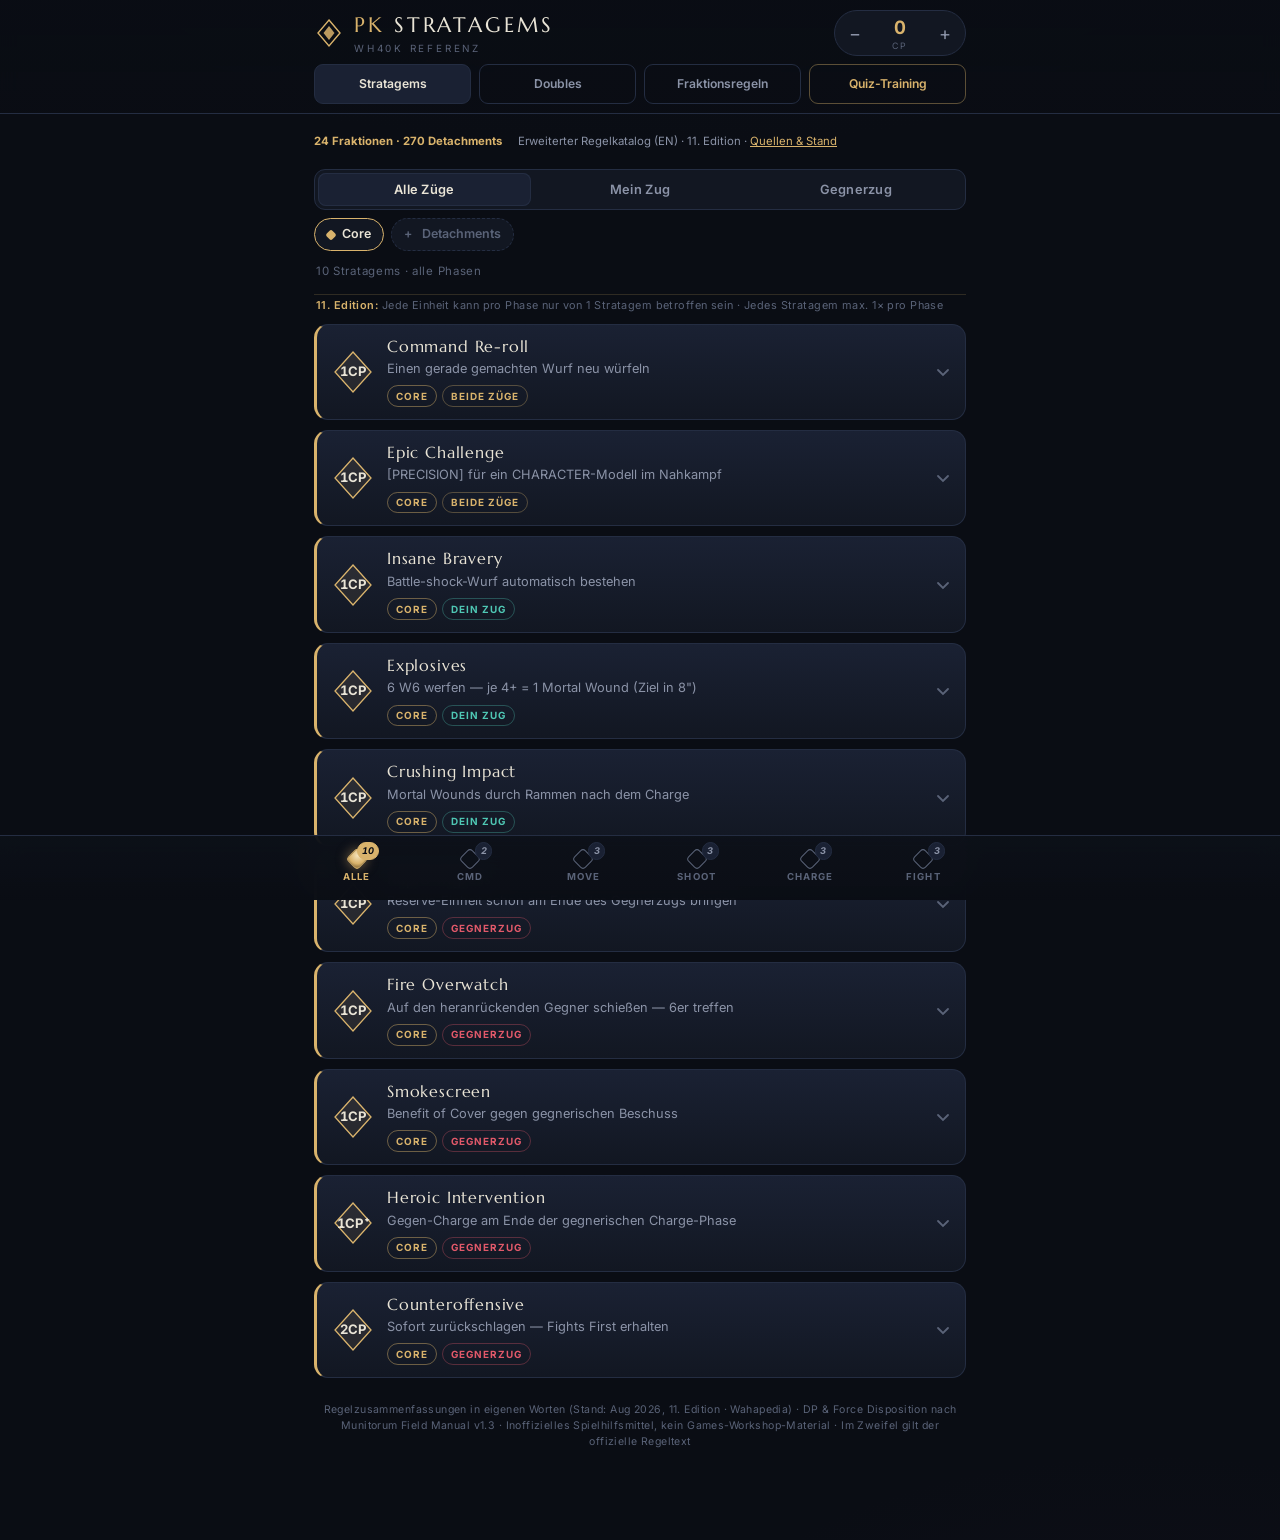
==== commit fbeb51d7: "PK training v2: ten-question sessions, full catalogue, faction rules and tactical decisions" ====
--- a/pkstratagems/index.html
+++ b/pkstratagems/index.html
@@ -222,7 +222,12 @@
 .section-links a.quiz-link{border-color:#D9B36C66;color:var(--gold)}
 .section-links a:hover,.section-links a:focus-visible{background:var(--panel-2);outline:2px solid var(--gold);outline-offset:2px}
 @media(max-width:380px){.hdr-in{gap:8px}.brand{gap:7px}.brand svg{width:24px;height:24px}.brand h1{font-size:.91rem;letter-spacing:.09em}.cp button{width:29px;height:32px}.cp .val{min-width:40px}}
+
+.catalog-basis{max-width:680px;margin:10px auto 0;padding:9px 14px;font-size:.71rem;color:var(--dim);display:flex;gap:5px 16px;flex-wrap:wrap}.catalog-basis strong{color:var(--gold)}.catalog-basis a{color:var(--gold)}
+.section-links{flex-wrap:wrap}.section-links a{min-width:100px}.det-rule{overflow-wrap:anywhere}.gist{display:-webkit-box;-webkit-line-clamp:2;-webkit-box-orient:vertical;overflow:hidden}.card-body a{color:var(--gold)}
+@media(max-width:430px){.section-links{display:grid;grid-template-columns:1fr 1fr}.section-links a{min-width:0}#dock{overflow-x:auto;justify-content:flex-start}#dock button{flex:0 0 auto;min-width:50px}}
 </style>
+<script src="/library/browser-data.js"></script>
 </head>
 <body>
 
@@ -242,8 +247,8 @@
       <button id="cpPlus" aria-label="CP erhöhen">+</button>
     </div>
   </div>
-<nav class="section-links" aria-label="Bereiche"><a href="./" aria-current="page">Stratagems</a><a href="doubles/">Doubles</a><a class="quiz-link" href="quiz/">Quiz-Training</a></nav>
-</header>
+<nav class="section-links" aria-label="Bereiche"><a href="./" aria-current="page">Stratagems</a><a href="doubles/">Doubles</a><a href="fraktionen/">Fraktionsregeln</a><a class="quiz-link" href="quiz/">Quiz-Training</a></nav>
+</header><aside class="catalog-basis"><strong>24 Fraktionen · 270 Detachments</strong><span>Erweiterter Regelkatalog (EN) · 11. Edition · <a href="fraktionen/#sources">Quellen & Stand</a></span></aside>
 
 <div class="filters">
   <div class="seg" role="group" aria-label="Zug-Filter">
@@ -2466,6 +2471,13 @@
   ]
 };
 
+/* Catalogue v2: preserve detachment IDs, selected sources and pk_cp state. */
+if(window.PK_CATALOG){
+ DB.factions=window.PK_CATALOG.factions;
+ DB.detachments=window.PK_CATALOG.detachments;
+ DB.stratagems=window.PK_CATALOG.stratagems;
+ DB.phases.push({id:'turnend',label:'Zugende'});
+}
 /* ---------- Zustand ---------- */
 function loadActive(){
   try{
@@ -2656,6 +2668,8 @@
       <div class="rule-row"><dt>Effekt</dt><dd>${s.effect.map(e=>`<p style="margin-bottom:4px">${e}</p>`).join("")}</dd></div>
       ${s.restr ? `<div class="rule-row restr"><dt>Limit</dt><dd>${s.restr}</dd></div>` : ""}
       ${s.cpNote ? `<div class="rule-row"><dt>Kosten</dt><dd>${s.cp}CP, optionaler Modus ${s.cpNote} (siehe Effekt).</dd></div>` : ""}
+      ${s.sourceWarning ? `<div class="rule-row restr"><dt>Prüfhinweis</dt><dd>${s.sourceWarning}</dd></div>` : ''}
+      ${s.sourceUrl ? `<div class="rule-row"><dt>Quelle</dt><dd><a href="${s.sourceUrl}" target="_blank" rel="noopener noreferrer">Regeloriginal öffnen</a><br><small>${s.sourceBasis}</small></dd></div>` : ''}
     </dl>`;
   const head = el.querySelector(".card-head");
   head.addEventListener("click", ()=>{
